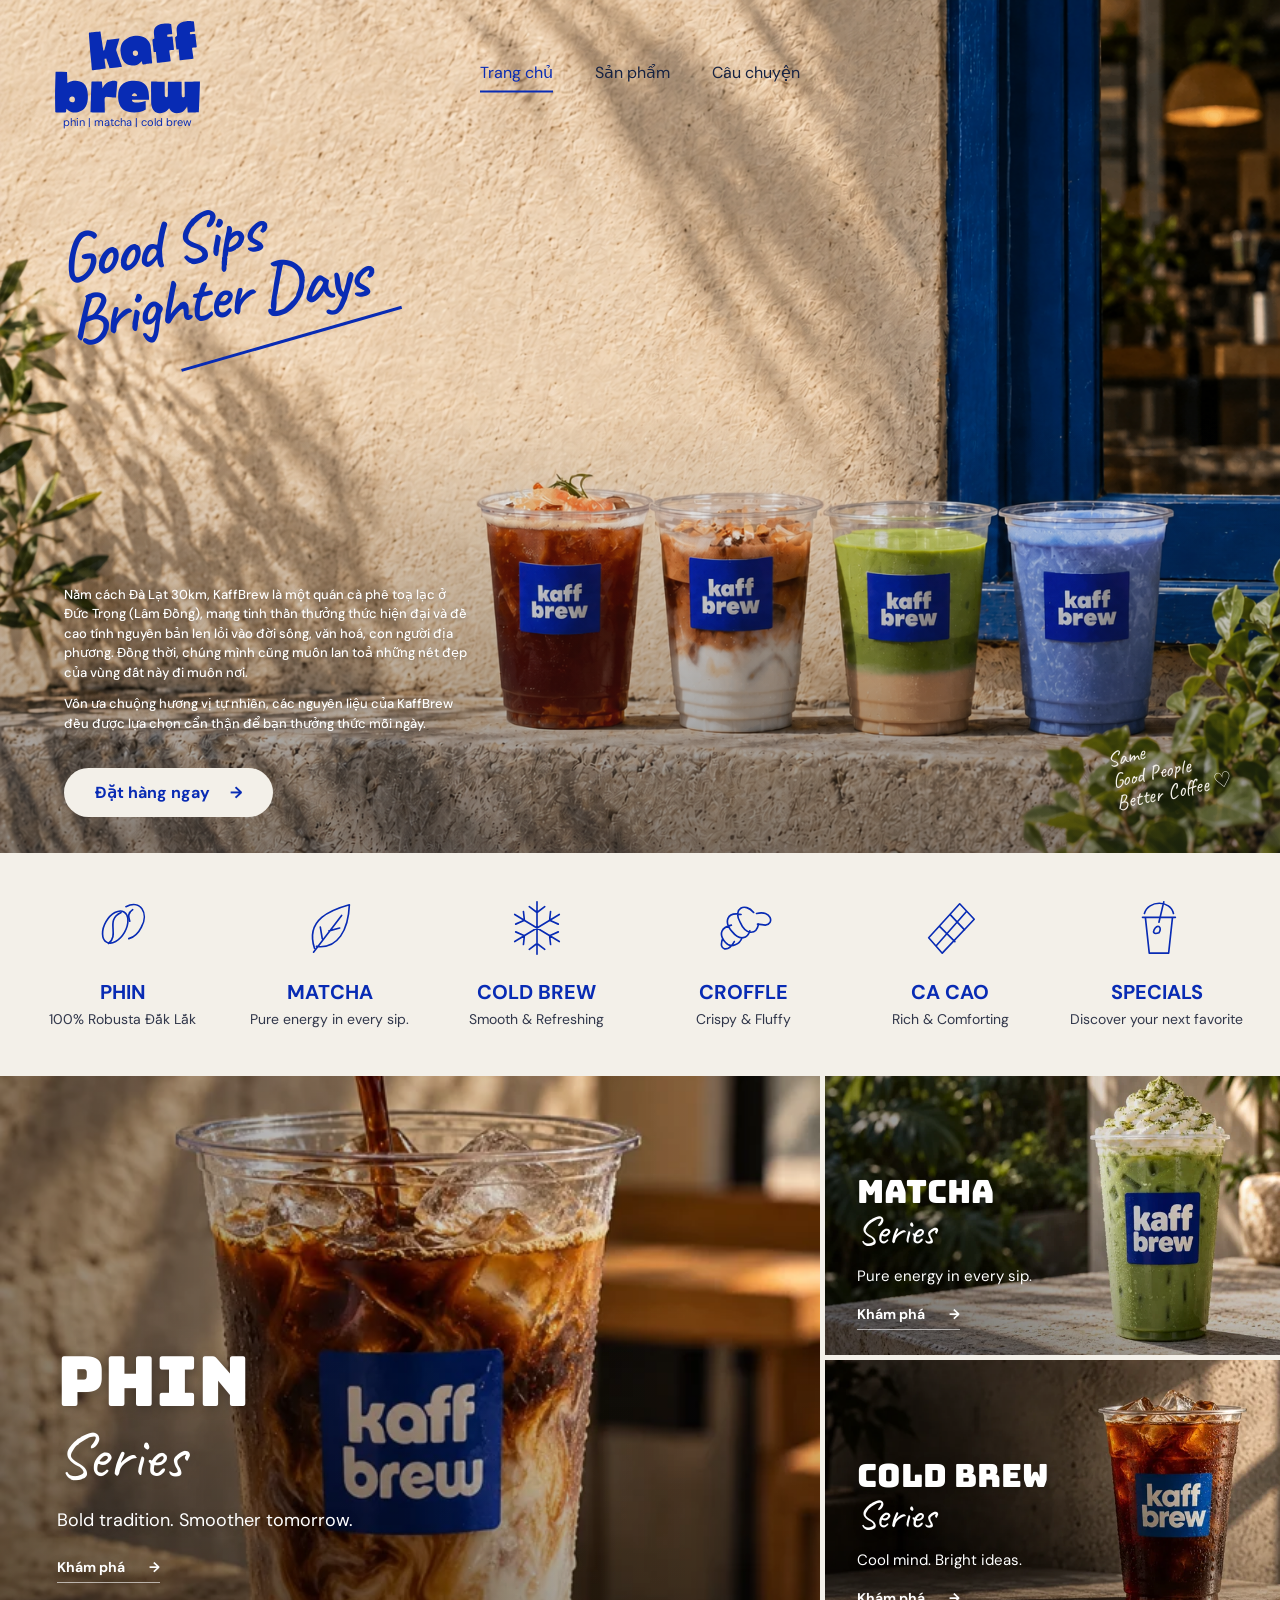
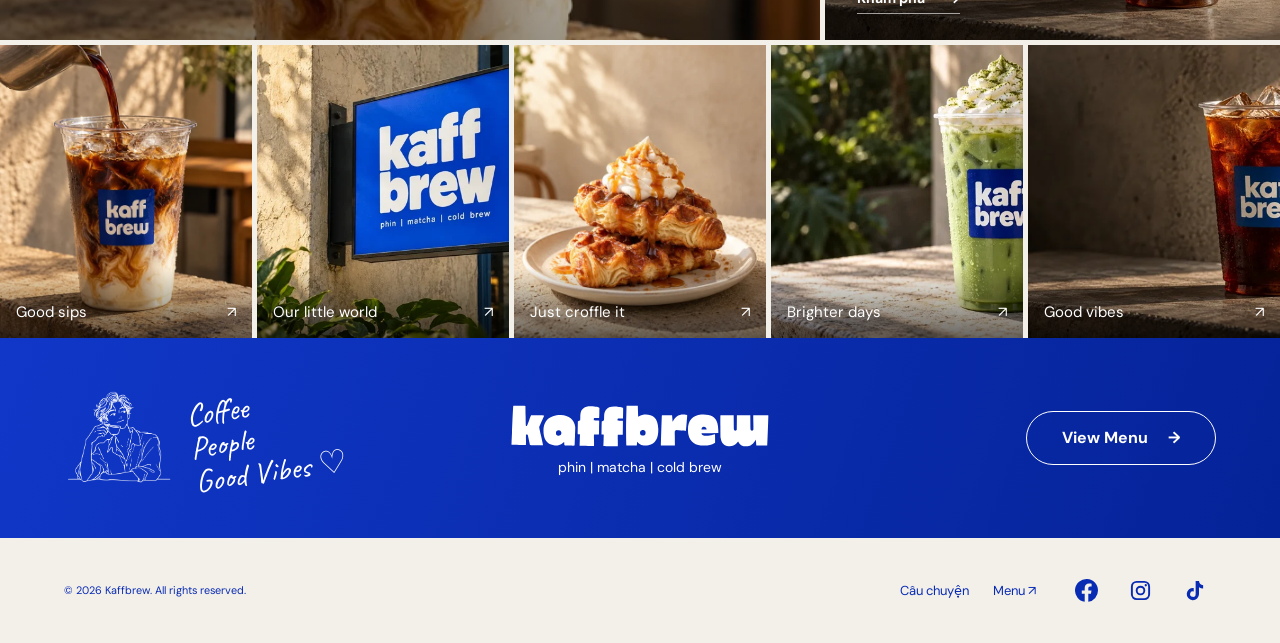
==== index.html @ 750efd96 "Restore original header and clear foliage behind KaffBrew logo" ====
<!doctype html><html lang="en"><head><meta charset="utf-8"><meta name="viewport" content="width=device-width,initial-scale=1"><meta name="theme-color" content="#0728b7"><meta name="description" content="Kaffbrew — Good sips. Brighter days. Phin, matcha and cold brew."><title>Kaffbrew — Good Sips. Brighter Days.</title><link rel="icon" href="logo.jpg"><link rel="preconnect" href="https://fonts.googleapis.com"><link rel="preconnect" href="https://fonts.gstatic.com" crossorigin><link href="https://fonts.googleapis.com/css2?family=Bungee&family=Barlow+Condensed:wght@600;700;800&family=Caveat:wght@500;600;700&family=DM+Sans:wght@400;500;600;700;800&display=swap" rel="stylesheet"><link rel="stylesheet" href="style.css?v=20261011-clear"></head><body><header id="header"><a class="brand" href="?" aria-label="Kaffbrew home"><span class="logo"></span><small>phin | matcha | cold brew</small></a><nav id="navigation" aria-label="Main navigation"><a href="?" data-page="home">Trang chủ</a><a href="?view=menu" data-page="menu">Sản phẩm</a><a href="?view=story" data-page="story">Câu chuyện</a></nav><button class="menu-toggle" aria-expanded="false" aria-controls="navigation" aria-label="Open navigation">☰</button></header><main id="main" tabindex="-1"><section class="hero"><img class="hero-photo" src="hero-concrete-clear.png" width="1536" height="1024" alt="Bốn ly đồ uống KaffBrew: cold brew, cà phê sữa, matcha và sinh tố xanh" fetchpriority="high"><div class="hero-copy"><h1>Good Sips<br>Brighter Days</h1><div class="hero-intro" lang="vi"><p>Nằm cách Đà Lạt 30km, KaffBrew là một quán cà phê toạ lạc ở Đức Trọng (Lâm Đồng), mang tinh thần thưởng thức hiện đại và đề cao tính nguyên bản len lỏi vào đời sống, văn hoá, con người địa phương. Đồng thời, chúng mình cũng muốn lan toả những nét đẹp của vùng đất này đi muôn nơi.</p><p>Vốn ưa chuộng hương vị tự nhiên, các nguyên liệu của KaffBrew đều được lựa chọn cẩn thận để bạn thưởng thức mỗi ngày.</p></div><a class="button" href="https://zalo.me/0352905250" target="_blank" rel="noopener noreferrer">Đặt hàng ngay <span>→</span></a></div><p class="hand hero-note">Same<br>Good People<br>Better Coffee ♡</p></section><section class="categories" aria-label="Explore our menu"><a class="category" href="?view=menu&category=phin"><svg viewBox="0 0 64 64" aria-hidden="true"><ellipse cx="24" cy="31" rx="11" ry="18" transform="rotate(30 24 31)"/><path d="M30 16c-17 8-1 23-13 32M35 10c15-8 24 7 16 21-3 6-6 10-13 12M42 13c-6 4-4 8-3 12"/></svg><strong>PHIN</strong><small>100% Robusta Đắk Lắk</small></a><a class="category" href="?view=menu&category=matcha"><svg viewBox="0 0 64 64" aria-hidden="true"><path d="M16 53C6 23 34 13 52 8c-1 26-12 46-34 43M15 57l29-38M24 43l-2-12m9 4 11-3"/></svg><strong>MATCHA</strong><small>Pure energy in every sip.</small></a><a class="category" href="?view=menu&category=cold-brew"><svg viewBox="0 0 64 64" aria-hidden="true"><path d="M32 5v54M9 18l46 28M9 46l46-28M24 10l8 6 8-6M24 54l8-6 8 6M10 28l9-4-1-9M46 49l-1-9 9-4M10 36l9 4-1 9M46 15l-1 9 9 4"/></svg><strong>COLD BREW</strong><small>Smooth & Refreshing</small></a><a class="category" href="?view=menu&category=croffle"><svg viewBox="0 0 64 64" aria-hidden="true"><path d="M11 43C6 56 17 57 23 46M20 29c-10 2-14 9-6 18 6 7 15 1 17-5M30 18c-15-3-18 8-9 18 8 10 16 6 18-1M43 16c-9-11-22-4-14 10 6 14 17 13 19 2M46 17c15-4 19 11 9 12l-8-1"/></svg><strong>CROFFLE</strong><small>Crispy & Fluffy</small></a><a class="category" href="?view=menu&category=ca-cao"><svg viewBox="0 0 64 64" aria-hidden="true"><path d="M10 42 42 7l15 16-33 35zM21 30l16 16M32 18l15 16M18 50l31-35"/></svg><strong>CA CAO</strong><small>Rich & Comforting</small></a><a class="category" href="?view=menu"><svg viewBox="0 0 64 64" aria-hidden="true"><path d="m20 21 4 37h20l4-37M17 21h34M19 17c4-14 27-14 30 0M39 5l-5 21M29 34c3-7 9-3 5 3-6 2-6-1-5-3"/></svg><strong>SPECIALS</strong><small>Discover your next favorite</small></a></section><section class="editorial editorial-series" aria-label="Coffee series"><a class="photo series-card series-featured" href="?view=menu&category=matcha" aria-label="Explore MATCHA Series"><img class="" src="matcha.webp" srcset="matcha-small.webp 700w, matcha.webp 1400w" sizes="(max-width:600px) 100vw, 50vw" alt="Iced matcha with cream in a Kaffbrew cup" width="1200" height="1000" loading="lazy" decoding="async"><div class="series-overlay"><h2>MATCHA</h2><span class="hand">Series</span><p>Pure energy in every sip.</p><span class="series-link">Khám phá <span aria-hidden="true">→</span></span></div></a><div class="right-panels"><a class="photo series-card" href="?view=menu&category=phin" aria-label="Explore PHIN Series"><img class="" src="phin.webp" srcset="phin-small.webp 700w, phin.webp 1400w" sizes="(max-width:600px) 100vw, 50vw" alt="Vietnamese iced milk coffee being poured" width="1200" height="1000" loading="lazy" decoding="async"><div class="series-overlay"><h2>PHIN</h2><span class="hand">Series</span><p>Bold tradition. Smoother tomorrow.</p><span class="series-link">Khám phá <span aria-hidden="true">→</span></span></div></a><a class="photo series-card" href="?view=menu&category=cold-brew" aria-label="Explore COLD BREW Series"><img class="" src="cold-brew.webp" srcset="cold-brew-small.webp 700w, cold-brew.webp 1400w" sizes="(max-width:600px) 100vw, 50vw" alt="Iced cold brew in a Kaffbrew cup" width="1200" height="1000" loading="lazy" decoding="async"><div class="series-overlay"><h2>COLD BREW</h2><span class="hand">Series</span><p>Cool mind. Bright ideas.</p><span class="series-link">Khám phá <span aria-hidden="true">→</span></span></div></a></div></section><section class="gallery" aria-label="A taste of Kaffbrew"><a class="photo" href="?view=menu&category=phin"><img class="" src="phin.webp" srcset="phin-small.webp 700w, phin.webp 1400w" sizes="(max-width:600px) 100vw, 50vw" alt="Good sips" width="1200" height="1000" loading="lazy" decoding="async"><span class="gallery-label">Good sips<span>↗</span></span></a><a class="photo" href="?view=story"><img class="" src="sign.webp" srcset="sign-small.webp 700w, sign.webp 1400w" sizes="(max-width:600px) 100vw, 50vw" alt="Our little world" width="1200" height="1000" loading="lazy" decoding="async"><span class="gallery-label">Our little world<span>↗</span></span></a><a class="photo" href="?view=menu&category=croffle"><img class="" src="croffle.webp" srcset="croffle-small.webp 700w, croffle.webp 1400w" sizes="(max-width:600px) 100vw, 50vw" alt="Just croffle it" width="1200" height="1000" loading="lazy" decoding="async"><span class="gallery-label">Just croffle it<span>↗</span></span></a><a class="photo" href="?view=menu&category=matcha"><img class="" src="matcha.webp" srcset="matcha-small.webp 700w, matcha.webp 1400w" sizes="(max-width:600px) 100vw, 50vw" alt="Brighter days" width="1200" height="1000" loading="lazy" decoding="async"><span class="gallery-label">Brighter days<span>↗</span></span></a><a class="photo" href="?view=menu&category=cold-brew"><img class="" src="cold-brew.webp" srcset="cold-brew-small.webp 700w, cold-brew.webp 1400w" sizes="(max-width:600px) 100vw, 50vw" alt="Good vibes" width="1200" height="1000" loading="lazy" decoding="async"><span class="gallery-label">Good vibes<span>↗</span></span></a></section></main><footer id="footer"><div class="brand-band"><div class="footer-character"><img class="footer-doodle" src="doodle.webp" width="130" height="150" alt="" loading="lazy"><p class="hand">Coffee<br>People<br>Good Vibes ♡</p></div><a class="footer-word" href="?" aria-label="Kaffbrew home"><span class="footer-logo-art" aria-hidden="true"></span><span class="footer-logo-type" aria-hidden="true"><span class="kaff">kaff</span><span class="brew">brew</span></span><small>phin | matcha | cold brew</small></a><a class="button outline" href="?view=menu">View Menu <span>→</span></a></div><div class="utility"><small>© 2026 Kaffbrew. All rights reserved.</small><div class="footer-links"><a href="?view=story">Câu chuyện</a><a href="?view=menu">Menu ↗</a></div><div class="footer-socials" aria-label="Kaffbrew social media"><span class="social-icon" data-social="facebook" role="img" aria-label="Facebook — profile link coming soon" title="Facebook"><svg viewBox="0 0 24 24" aria-hidden="true"><path d="M24 12a12 12 0 1 0-13.875 11.855v-8.386H7.078V12h3.047V9.356c0-3.007 1.792-4.669 4.533-4.669 1.312 0 2.686.234 2.686.234v2.953h-1.513c-1.491 0-1.956.925-1.956 1.874V12h3.328l-.532 3.469h-2.796v8.386A12.003 12.003 0 0 0 24 12Z"/></svg></span><span class="social-icon" data-social="instagram" role="img" aria-label="Instagram — profile link coming soon" title="Instagram"><svg viewBox="0 0 24 24" aria-hidden="true"><rect x="3" y="3" width="18" height="18" rx="5" fill="none" stroke="currentColor" stroke-width="2"/><circle cx="12" cy="12" r="4" fill="none" stroke="currentColor" stroke-width="2"/><circle cx="17.5" cy="6.5" r="1.2"/></svg></span><span class="social-icon" data-social="tiktok" role="img" aria-label="Tiktok — profile link coming soon" title="Tiktok"><svg viewBox="0 0 24 24" aria-hidden="true"><path d="M16.7 2c.3 2.6 1.8 4.2 4.3 4.4v3.5a9 9 0 0 1-4.3-1.3v7.1a6.4 6.4 0 1 1-5.5-6.3V13a2.9 2.9 0 1 0 2 2.7V2z"/></svg></span></div></div></footer><script type="module" src="app.js?v=20261011-clear"></script></body></html>
---- style.css ----
:root{--blue:#082bb4;--cream:#f3f0e9;--ink:#152242}*{box-sizing:border-box}html{scroll-behavior:smooth}body{margin:0;background:var(--cream);color:var(--ink);font-family:'DM Sans',sans-serif}a{color:inherit;text-decoration:none}button{font:inherit}a:focus-visible,button:focus-visible{outline:3px solid #f8b94d;outline-offset:5px}header{position:absolute;z-index:10;top:0;left:0;width:100%;height:145px;display:flex;align-items:center;justify-content:space-between;padding:20px 4%;gap:28px}header.scrolled{position:fixed;height:94px;background:#f3f0e9f5;border-bottom:1px solid #082bb420;backdrop-filter:blur(12px)}.brand{width:152px;display:block;flex-shrink:0;color:var(--blue)}.logo{display:block;width:100%;height:99px;background:var(--blue);mask-image:url('logo-stacked.svg');mask-mode:alpha;mask-size:contain;mask-position:center;mask-repeat:no-repeat}.brand small{display:block;text-align:center;font-size:11px;margin-top:-1px}header.scrolled .brand{width:105px}header.scrolled .logo{height:66px}header.scrolled small{font-size:8px}nav{display:flex;gap:42px;font-size:16px}nav a{padding:8px 0}nav a[aria-current=page]{border-bottom:2px solid var(--blue);color:var(--blue)}.button{background:var(--blue);color:#fff;border-radius:40px;display:inline-flex;align-items:center;justify-content:center;gap:20px;min-height:54px;padding:13px 30px;font-size:16px;font-weight:700;border:1px solid transparent;transition:background .2s}.button:hover{background:#001a87}.button span{display:inline-block;transition:transform .3s}.button:hover span{transform:translateX(4px)}.header-order{border-color:#fff;box-shadow:0 0 0 2px #082bb4;min-width:205px}.menu-toggle{display:none}.hero{height:67.2vw;max-height:1100px;min-height:630px;position:relative;isolation:isolate}.hero-photo{position:absolute;inset:0;width:100%;height:100%;object-fit:cover;z-index:-2}.hero-copy{position:absolute;left:7%;top:24%;width:36%}.hero h1{font-family:Caveat,cursive;font-weight:600;font-size:clamp(62px,7.3vw,120px);line-height:.86;letter-spacing:-3px;color:var(--blue);margin:0 0 55px;transform:rotate(-9deg)}.hero h1:after{content:'';display:block;width:56%;height:5px;background:var(--blue);margin:22px 0 0 25%;transform:rotate(-7deg)}.hero-copy p{font-size:clamp(16px,1.45vw,23px);line-height:1.42;margin-bottom:28px;font-weight:500}.hand{font-family:Caveat,cursive;color:var(--blue);font-size:34px;line-height:1.04}.hero-note{position:absolute;left:3%;bottom:6%;transform:rotate(-12deg);margin:0}.hero-note-right{position:absolute;right:22%;top:20%;transform:rotate(-12deg);text-align:center;font-size:36px}.categories{display:grid;grid-template-columns:repeat(6,1fr);padding:44px 2% 48px;gap:12px;color:var(--blue)}.category{text-align:center;min-width:0}.category svg{display:block;width:62px;height:62px;margin:0 auto 20px;stroke:currentColor;stroke-width:1.7;fill:none;stroke-linecap:round;stroke-linejoin:round}.category strong{font-size:20px}.category small{display:block;color:#30364a;font-size:14px;margin-top:5px}.category:hover strong{text-decoration:underline}.editorial{display:grid;grid-template-columns:minmax(0,1fr) minmax(0,.817fr) minmax(0,1fr);height:42.2vw;max-height:720px;min-height:480px;gap:5px;background:var(--cream);overflow:hidden}.photo{position:relative;display:block;overflow:hidden;background:#d8d0be}.photo img{width:100%;height:100%;object-fit:cover;display:block;transition:transform .5s}.photo:hover img{transform:scale(1.025)}.photo:focus-visible{outline-offset:-6px}.photo-copy{position:absolute;left:8%;top:15%;color:white;text-shadow:0 1px 9px #0008}.photo-copy h3{font-family:'Barlow Condensed',sans-serif;font-size:48px;line-height:1;margin:0}.photo-copy .hand{color:#fff;font-size:43px;margin:0 0 25px}.photo-copy p{font-size:18px;line-height:1.35}.phin-photo .photo-copy{top:27%;left:6%}.phin-photo h3{font-family:'DM Sans',sans-serif;font-size:21px;letter-spacing:2px;line-height:1.6}.series{display:flex;align-items:center;justify-content:center;flex-direction:column;background:#e8e2d7;color:var(--blue);padding:30px 6%;text-align:center}.series h2{font-size:clamp(65px,9.2vw,148px);line-height:.9;letter-spacing:-6px;margin:0;font-weight:800}.series .hand{font-size:clamp(60px,7vw,110px);margin:-2px 0 5px;transform:rotate(-12deg);line-height:.8;font-weight:500}.series p{font-size:19px;line-height:1.45;margin:34px 0 42px;color:var(--ink)}.right-panels{display:grid;grid-template-rows:1fr 1fr;gap:5px}.right-panels .photo img{object-position:65% center}.story{display:grid;grid-template-columns:65% 35%;min-height:495px;margin-top:5px}.story-body{position:relative;background:#e5ddcf;padding:35px 8% 50px;display:flex;align-items:center;gap:40px}.story-copy{max-width:350px}.story-copy .brand{width:220px;margin-bottom:25px}.story-copy .logo{height:140px}.story-copy .brand small{font-size:14px}.story-copy p{line-height:1.45;font-size:18px}.story-body>.hand{font-size:48px;transform:rotate(-12deg);margin-left:auto;min-width:150px}.gallery{display:grid;grid-template-columns:repeat(5,1fr);gap:5px;margin-top:5px}.gallery .photo{aspect-ratio:.86}.gallery-label{position:absolute;bottom:0;left:0;width:100%;padding:35px 16px 16px;color:white;background:linear-gradient(transparent,#0009);font-size:15px;display:flex;justify-content:space-between}.brand-band{display:flex;align-items:center;justify-content:space-between;background:linear-gradient(110deg,#1037c8,#052398);color:#fff;padding:32px 6%;min-height:198px}.brand-band .hand{color:#fff;font-size:34px;margin:0;transform:rotate(-8deg)}.footer-word{font-size:54px;font-weight:900;letter-spacing:-3px;line-height:1}.footer-word small{font-weight:400;font-size:16px;letter-spacing:0;display:block;text-align:center;margin-top:7px}.outline{border:1px solid #fff;background:transparent;min-width:220px}.utility{min-height:116px;display:flex;align-items:center;gap:30px;padding:30px 5%;color:var(--blue);font-size:13px}.utility small{margin-right:auto}.page{padding:170px 5% 75px;min-height:70vh}.page h1{font-size:68px;color:var(--blue);margin:10px 0}.eyebrow{text-transform:uppercase;letter-spacing:3px;font-size:13px;font-weight:700;color:var(--blue)}.filters{display:flex;flex-wrap:wrap;gap:12px;margin:35px 0}.filters a{padding:12px 22px;border:1px solid var(--blue);border-radius:30px;color:var(--blue)}.filters a[aria-current=true]{background:var(--blue);color:white}.menu-grid{display:grid;grid-template-columns:repeat(3,1fr);gap:24px}.menu-card .photo{aspect-ratio:1.15}.menu-card h2{color:var(--blue);margin-bottom:7px}.menu-card p{margin-top:0}.menu-intro{font-size:18px;max-width:650px;line-height:1.6}.story-page .story{margin:35px -5.55% -75px}.reveal{animation:rise .45s both}@keyframes rise{from{opacity:0;transform:translateY(10px)}to{opacity:1;transform:translateY(0)}}@media(min-width:1500px){.hero{height:1000px}}@media(max-width:1000px){header{height:110px;padding:15px 4%}.brand{width:115px}.logo{height:75px}.brand small{font-size:9px}nav{gap:25px;font-size:14px}.header-order{min-width:155px;padding:12px 20px;font-size:14px}.hero{min-height:570px}.hero h1{font-size:76px;margin-bottom:40px}.hero-note-right{right:16%;font-size:26px}.categories{padding:30px 2%}.category strong{font-size:16px}.category small{font-size:12px}.category svg{width:48px;height:48px}.editorial{min-height:430px}.series p{font-size:16px}.series .button{font-size:13px;padding:10px 19px}.photo-copy h3{font-size:34px}.photo-copy p{font-size:16px}.story{min-height:350px}.story-body{padding:28px 7%}.story-copy .brand{width:160px}.story-copy .logo{height:102px}.story-copy p{font-size:15px}.story-body>.hand{font-size:35px;min-width:110px}.gallery-label{font-size:12px;padding:30px 9px 10px}}@media(max-width:600px){header{height:100px;gap:15px}.brand{width:105px}.logo{height:69px}.header-order{margin-left:auto;min-width:0;min-height:42px;font-size:12px;padding:10px 16px;gap:10px}.menu-toggle{display:block;border:0;background:transparent;color:var(--blue);font-size:25px;padding:8px}nav{display:none;position:absolute;top:90px;left:0;width:100%;background:var(--cream);padding:25px;box-shadow:0 8px 14px #0001}nav.open{display:flex;flex-direction:column;gap:12px}.hero{height:790px;min-height:0;max-height:none}.hero-photo{object-position:63% bottom;height:480px;top:auto;bottom:0}.hero:before{content:'';position:absolute;inset:0;background:linear-gradient(#e6ded1 0%,#e6ded1 39%,#e6ded100 54%);z-index:-1}.hero-copy{left:8%;top:145px;width:85%}.hero h1{font-size:73px;letter-spacing:-2px;width:85%;margin-bottom:30px;line-height:.89;transform:rotate(-7deg)}.hero h1:after{height:3px;margin-top:15px}.hero-copy p{font-size:16px;margin-top:20px}.hero .button{min-height:46px;padding:10px 24px;font-size:14px}.hero-note{font-size:26px;bottom:24px;left:7%;background:#f3f0e9cc;padding:8px}.hero-note-right{display:none}.categories{grid-template-columns:repeat(3,1fr);padding:28px 12px;row-gap:28px}.category svg{margin-bottom:9px;width:42px;height:42px}.category strong{font-size:15px}.category small{font-size:11px}.editorial{height:auto;grid-template-columns:1fr 1fr;min-height:0}.phin-photo,.series{height:410px}.series{padding:25px 10px}.series h2{font-size:65px;letter-spacing:-3px}.series .hand{font-size:63px}.series p{font-size:14px;margin:30px 0}.series .button{font-size:12px;padding:10px 14px;gap:10px;min-height:44px}.phin-photo .photo-copy{top:6%}.phin-photo h3{font-size:13px;letter-spacing:1px}.right-panels{grid-column:1/-1;grid-template-columns:1fr 1fr;grid-template-rows:260px}.photo-copy h3{font-size:30px}.photo-copy .hand{font-size:34px}.photo-copy p{font-size:14px}.story{grid-template-columns:1fr}.story-body{padding:30px 7%;gap:15px;min-height:375px}.story-copy{max-width:235px}.story-copy .brand{width:165px}.story-body>.hand{font-size:28px;min-width:75px}.story>.photo{height:300px}.gallery{grid-template-columns:repeat(2,1fr)}.gallery .photo{aspect-ratio:1}.gallery .photo:last-child{grid-column:1/-1;aspect-ratio:2}.gallery-label{font-size:14px}.brand-band{padding:32px 7%;gap:25px;flex-wrap:wrap;justify-content:center}.brand-band>.hand{font-size:27px;margin-right:auto}.footer-word{font-size:41px}.footer-word small{font-size:12px}.outline{width:100%}.utility{padding:27px 6%;gap:17px;flex-wrap:wrap;min-height:100px}.utility small{flex-basis:100%}.page{padding:135px 6% 50px}.page h1{font-size:48px}.menu-grid{grid-template-columns:1fr 1fr;gap:18px 12px}.menu-card h2{font-size:19px}.menu-card p{font-size:14px}.filters{gap:8px}.filters a{font-size:13px;padding:10px 15px}.story-page .story{margin-bottom:-50px}.story-page .story-body{padding:25px}}@media(prefers-reduced-motion:reduce){html{scroll-behavior:auto}*,*:before,*:after{animation:none!important;transition:none!important}}

.filters{position:static;background:transparent;box-shadow:none;padding:0}.filters a{display:block}@media(max-width:600px){.filters{display:flex;flex-direction:row;width:auto}}
@media(max-width:600px){.hero{height:755px}.hero-photo{height:330px;object-position:right center}.hero:before{background:linear-gradient(#e6ded1 0%,#e6ded1 54%,#e6ded100 67%)}.hero-note{bottom:260px;left:auto;right:7%;font-size:22px;background:transparent;padding:0}}
.hero-doodle{position:absolute;width:18%;height:30%;object-fit:contain;top:17%;right:24%;mix-blend-mode:multiply}.hero-note-right{right:20%;top:18%}.story-doodle{position:absolute;right:18%;bottom:6%;width:28%;height:68%;object-fit:contain;mix-blend-mode:multiply}.story-body>.hand{z-index:1;font-size:clamp(26px,3.1vw,48px);min-width:90px;align-self:flex-start;margin-top:100px}.story-copy{z-index:1;max-width:52%}.footer-doodle{object-fit:contain;filter:brightness(0) invert(1);height:140px;width:140px;margin-right:15px}.brand-band>.hand{margin-right:auto}.brand-band .footer-word{margin:0 auto}.brand-band>.outline{margin-left:auto}@media(max-width:1000px){.story-doodle{right:15%;width:30%}.story-body>.hand{margin-top:65px;min-width:70px}.footer-doodle{width:90px;height:110px}}@media(max-width:600px){.hero-doodle{display:none}.story-copy{max-width:65%}.story-doodle{right:0;bottom:5%;width:42%;height:60%}.story-body>.hand{font-size:25px;margin-top:45px;min-width:70px}.footer-doodle{width:80px;height:100px;margin:0}.brand-band{gap:16px}.brand-band>.hand{font-size:24px;margin-right:0}.brand-band .footer-word{font-size:35px}.footer-word small{font-size:10px}.brand-band>.outline{margin-left:0}}
/* Canva story content — scoped to the homepage story and story route. */
.story-home{grid-template-columns:65% 35%}.story-home .story-body{padding:48px 7%;min-height:520px;align-items:center}.story-home .story-copy{max-width:76%;width:76%}.story-home .story-copy .brand{width:170px;margin-bottom:24px}.story-home .story-copy .logo{height:110px}.story-home h2{font-size:clamp(24px,2.2vw,36px);color:var(--blue);line-height:1.25;margin:0 0 18px;letter-spacing:-.7px}.story-home .story-copy p{font-size:17px;line-height:1.7;margin:0 0 25px}.story-home .story-doodle{width:24%;height:230px;right:1%;bottom:35px}.story-detail{display:grid;grid-template-columns:1.25fr 1fr;padding:180px 7% 85px;gap:55px 7%;background:var(--cream)}.story-detail-heading{align-self:center}.story-detail h1{font-size:clamp(42px,5.4vw,82px);line-height:1.12;color:var(--blue);letter-spacing:-2px;margin:24px 0}.story-detail-lead{font-size:clamp(21px,2vw,29px);line-height:1.5;max-width:550px}.story-detail-photo{aspect-ratio:1.1;overflow:hidden}.story-detail-photo img{display:block;width:100%;height:100%;object-fit:cover}.story-detail-reading{max-width:730px}.story-detail-reading p{font-size:18px;line-height:1.9;margin:0 0 27px}.story-detail-reading p:last-of-type{font-weight:500}.story-detail-reading .button{margin-top:12px}.story-detail-art{align-self:center;text-align:center;color:var(--blue)}.story-detail-art img{width:75%;height:auto;max-width:330px}.story-detail-art span{display:block;font-family:Caveat,cursive;font-size:48px;line-height:1.1;transform:rotate(-7deg);margin-top:20px}@media(max-width:1000px){.story-home .story-body{padding:35px 7%}.story-home .story-copy{width:100%;max-width:100%}.story-home .story-doodle{display:none}.story-detail{gap:35px;padding:145px 6% 65px}.story-detail-reading p{font-size:17px}}@media(max-width:600px){.story-home{grid-template-columns:1fr}.story-home .story-body{min-height:0;padding:35px 7%}.story-home .story-copy p{font-size:16px;line-height:1.75}.story-home .button{font-size:14px;padding:12px 22px}.story-home>.photo{height:290px}.story-detail{grid-template-columns:1fr;padding:130px 7% 50px;gap:28px}.story-detail h1{font-size:44px;letter-spacing:-1px;margin:18px 0}.story-detail-lead{font-size:21px}.story-detail-photo{aspect-ratio:1.3}.story-detail-reading p{font-size:16px;line-height:1.85}.story-detail-art img{max-width:170px}.story-detail-art span{font-size:38px}}

/* Longer Vietnamese hero introduction. */
.hero-copy{top:22%;width:35%}.hero h1{margin-bottom:38px}.hero-intro p{font-size:clamp(14px,1.18vw,19px);line-height:1.55;margin:0 0 15px}.hero-intro{margin-bottom:22px}.hero-note{font-size:28px;bottom:3%}@media(min-width:601px) and (max-width:1000px){.hero{min-height:850px}.hero-copy{top:19%;width:43%}.hero h1{font-size:65px}.hero-intro p{font-size:15px}.hero-note{font-size:23px}}@media(max-width:600px){.hero{height:auto;min-height:0;padding:145px 7% 350px;background:#e6ded1}.hero-copy{position:relative;top:auto;left:auto;width:100%}.hero h1{font-size:66px;margin-bottom:32px}.hero-intro p{font-size:16px;line-height:1.65}.hero-photo{height:330px}.hero:before{display:none}.hero-note{display:none}}

/* Concept footer: truly centered branding with independent side columns. */
@font-face{font-family:'Kaffbrew Lemonade';src:local('Lemonade Display');font-weight:100 900;font-display:swap}
#footer .brand-band{display:grid;grid-template-columns:minmax(0,1fr) auto minmax(0,1fr);gap:28px;padding:30px 5%;min-height:200px}
.footer-character{display:flex;align-items:center;gap:16px;justify-self:start}#footer .footer-character .hand{margin:0;font-size:32px}#footer .footer-doodle{margin:0;width:110px;height:135px}#footer .footer-word{display:block;margin:0;text-align:center;justify-self:center;letter-spacing:0;line-height:1}#footer .footer-logo-art{display:block;width:180px;height:115px;margin:auto;background:#fff;mask:url('logo-stacked.svg') center/contain no-repeat;mask-mode:alpha}#footer .footer-logo-type{display:none;font-family:'Kaffbrew Lemonade';font-size:60px;letter-spacing:-2px;white-space:nowrap;font-synthesis:none}#footer .kaff{font-weight:340;font-variation-settings:'wght' 340}#footer .brew{font-weight:366;font-variation-settings:'wght' 366}#footer.font-ready .footer-logo-type{display:block}#footer.font-ready .footer-logo-art{display:none}#footer .footer-word small{font-size:14px;letter-spacing:0;margin-top:8px}#footer .brand-band>.outline{justify-self:end;margin:0;min-width:190px}.footer-links{display:flex;gap:24px}.footer-socials{display:flex;gap:10px;align-items:center}.social-icon{display:inline-flex;width:44px;height:44px;align-items:center;justify-content:center;color:var(--blue)}.social-icon svg{width:23px;height:23px;fill:currentColor}.footer-socials a:hover{opacity:.7}#footer .utility{gap:28px;min-height:105px}
@media(max-width:800px){#footer .brand-band{gap:16px}#footer .footer-doodle{width:65px;height:100px}#footer .footer-character .hand{font-size:24px}#footer .brand-band>.outline{min-width:140px;padding:12px 18px;font-size:14px}#footer .footer-logo-art{width:155px;height:100px}#footer .footer-logo-type{font-size:48px}}
@media(max-width:600px){#footer .brand-band{grid-template-columns:1fr;gap:24px;padding:32px 7%}#footer .footer-word{grid-row:1}#footer .footer-character{justify-self:center}#footer .footer-doodle{width:80px;height:95px}#footer .brand-band>.outline{justify-self:center;width:auto;min-width:200px}#footer .utility{justify-content:center;text-align:center;gap:12px;padding:22px 6%}#footer .utility small{margin:0;flex-basis:100%}.footer-links{justify-content:center;gap:20px}.footer-socials{justify-content:center}#footer .footer-logo-art{width:175px;height:115px}}

/* Actual outlined vector lettering; no raster or font dependency. */
#footer .footer-logo-art{mask-image:url('logo-horizontal.svg');width:260px;height:48px}#footer .footer-logo-type,#footer.font-ready .footer-logo-type{display:none}#footer.font-ready .footer-logo-art{display:block}#footer .footer-word small{margin-top:10px}@media(max-width:800px){#footer .footer-logo-art{width:210px;height:40px}}@media(max-width:600px){#footer .footer-logo-art{width:245px;height:46px}}

/* Readable hero copy with a directional shade over the photo. */
.hero::before{content:"";display:block;position:absolute;inset:0;z-index:-1;pointer-events:none;background:linear-gradient(90deg,rgba(12,17,24,.78) 0%,rgba(12,17,24,.64) 35%,rgba(12,17,24,.18) 65%,transparent 90%);mask-image:linear-gradient(transparent 85px,#000 220px)}
.hero h1{font-size:clamp(56px,6.1vw,98px);color:var(--cream);letter-spacing:-2px;margin-bottom:32px;text-shadow:0 2px 15px #0003}
.hero h1::after{background:var(--cream);height:3px}
.hero-intro p{font-size:clamp(13px,1.06vw,17px);line-height:1.65;color:#fff;text-shadow:0 1px 8px #0004}
.hero-note{color:var(--cream);font-size:24px;text-shadow:0 2px 10px #0005}
.hero-copy .button{background:var(--cream);color:var(--blue)}
.hero-copy .button:hover{background:#fff}
@media(min-width:601px) and (max-width:1000px){.hero h1{font-size:58px}.hero-intro p{font-size:14px}.hero-note{font-size:21px}.hero::before{mask-image:linear-gradient(transparent 75px,#000 170px)}}
@media(max-width:600px){.hero h1{font-size:56px;color:var(--ink);text-shadow:none}.hero h1::after{background:var(--ink)}.hero-intro p{font-size:14px;color:var(--ink);text-shadow:none}.hero-copy .button{background:var(--blue);color:#fff}.hero-copy .button:hover{background:#001a87}.hero::before{inset:auto 0 0;height:330px;mask-image:none;background:linear-gradient(180deg,rgba(12,17,24,.28),transparent 70%)}}

/* Subtle bottom shade; keep the photograph bright. */
.hero::before{background:linear-gradient(to top,rgba(12,17,24,.30),rgba(12,17,24,.10) 24%,transparent 48%);mask-image:none}
.hero-copy{top:auto;bottom:13%}
.hero h1,.hero-intro p{ text-shadow:0 1px 5px rgba(0,0,0,.3)}
@media(min-width:601px) and (max-width:1000px){.hero-copy{top:auto;bottom:12%}.hero::before{mask-image:none}}
@media(max-width:600px){.hero{padding-top:180px}.hero-copy{top:auto;bottom:auto}.hero::before{background:linear-gradient(to top,rgba(12,17,24,.25),transparent 55%)}.hero h1,.hero-intro p{text-shadow:none}}

/* Permanent introduction near the bottom of the photograph. */
.hero::before{background:linear-gradient(to top,rgba(12,17,24,.48) 0%,rgba(12,17,24,.24) 24%,transparent 52%);mask-image:none}
.hero-copy{top:0;bottom:0}
.hero h1{position:absolute;top:32%;width:100%;color:var(--blue);text-shadow:none;transform:rotate(-9deg)}
.hero h1::after{background:var(--blue)}
.hero-intro{position:absolute;bottom:130px;margin:0;width:100%}
.hero-intro p{color:#fff;text-shadow:0 1px 5px #0005}
.hero-copy>.button{position:absolute;bottom:56px}
.hero-note{left:auto;right:4%;bottom:5%;font-size:22px}
@media(min-width:601px) and (max-width:1000px){.hero-copy{top:0;bottom:0}.hero h1{top:26%}}
@media(max-width:600px){.hero{padding:160px 7% 50px;min-height:900px;background:#e6ded1}.hero-photo{height:100%;object-position:62% center}.hero::before{inset:0;height:auto;background:linear-gradient(to top,rgba(12,17,24,.6),rgba(12,17,24,.28) 35%,transparent 65%)}.hero-copy{position:static;width:100%}.hero h1{top:170px;left:7%;width:86%;font-size:56px;transform:rotate(-7deg)}.hero-intro{left:7%;width:86%;bottom:130px}.hero-intro p{font-size:14px;color:#fff}.hero-copy>.button{left:7%;bottom:50px;background:var(--cream);color:var(--blue)}}

/* Fit the desktop hero and its menu action within the first screen. */
@media(min-width:601px){
 .hero{height:100svh;min-height:0;max-height:none}
 .hero-photo{object-position:center 30%}
 .hero-copy{width:38%;left:7%}
 .hero h1{top:23%;font-size:clamp(50px,5.3vw,76px);line-height:.9;margin:0}
 .hero-intro{bottom:108px}
 .hero-intro p{font-size:clamp(13px,1vw,15px);line-height:1.5;margin-bottom:12px}
 .hero-copy>.button{bottom:36px;min-height:48px}
 .hero-note{bottom:6%;font-size:21px}
}
@media(min-width:601px) and (max-height:650px){
 .hero h1{top:22%;font-size:48px}
 .hero-copy{width:46%}
 .hero-intro{bottom:88px}
 .hero-intro p{font-size:12px;line-height:1.4;margin-bottom:8px}
 .hero-copy>.button{bottom:24px;min-height:44px}
}
@media(max-width:600px){
 .hero{height:100svh;min-height:640px;max-height:none;padding:0}
 .hero h1{top:145px;font-size:48px}
 .hero-intro{bottom:98px}
 .hero-intro p{font-size:13px;line-height:1.5;margin-bottom:10px}
 .hero-copy>.button{bottom:30px;min-height:46px}
}

/* The opening view is exclusively the hero, including browser resizing. */
.hero{height:100dvh;min-height:0;max-height:none}

/* Preserve the navigation position after removing the header action. */
@media(min-width:601px){header::after{content:"";display:block;width:205px;flex:0 0 205px}}
@media(min-width:601px) and (max-width:1000px){header::after{width:155px;flex-basis:155px}}
@media(max-width:600px){header .menu-toggle{margin-left:auto}}

/* Center desktop navigation independently of the logo width. */
@media(min-width:601px){header::after{display:none}header #navigation{position:absolute;left:50%;top:50%;transform:translate(-50%,-50%);margin:0}}

/* One large series photograph, with the remaining two stacked beside it. */
.editorial-series{grid-template-columns:1.8fr 1fr;height:clamp(520px,44vw,720px);min-height:0;max-height:none}
.editorial-series .series-card{height:100%;min-height:0;isolation:isolate}
.editorial-series .series-card::after{content:"";position:absolute;inset:0;z-index:0;background:linear-gradient(90deg,#0007,transparent 85%),linear-gradient(0deg,#0005,transparent 60%);pointer-events:none}
.series-overlay{position:absolute;z-index:1;left:7%;bottom:9%;right:7%;color:#fff;text-shadow:0 2px 12px #0004}
.series-overlay h2{font-family:'Barlow Condensed',sans-serif;font-size:clamp(32px,3.3vw,50px);line-height:1;margin:0}
.series-overlay .hand{display:block;color:#fff;font-size:40px;margin:0}
.series-overlay p{font-size:15px;line-height:1.5;margin:12px 0}
.series-link{display:inline-flex;align-items:center;gap:24px;border-bottom:1px solid #fff9;padding:6px 0;font-size:14px;font-weight:700}
.series-featured .series-overlay{bottom:10%}
.series-featured .series-overlay h2{font-size:clamp(65px,7vw,108px)}
.series-featured .hand{font-size:clamp(52px,5vw,78px)}
.series-featured .series-overlay p{font-size:18px;margin:18px 0}
.editorial-series .right-panels{min-height:0;grid-template-rows:minmax(0,1fr) minmax(0,1fr)}
@media(max-width:600px){.editorial-series{height:auto;grid-template-columns:1fr}.editorial-series>.series-featured{height:430px}.editorial-series .right-panels{grid-column:auto;grid-template-columns:1fr 1fr;grid-template-rows:290px}.series-overlay h2{font-size:30px}.series-overlay .hand{font-size:32px}.series-overlay p{font-size:13px}.series-featured .series-overlay h2{font-size:68px}.series-featured .hand{font-size:56px}.series-featured .series-overlay p{font-size:16px}.series-link{font-size:13px;gap:12px}}

/* Bungee headings on coffee series photographs. */
.editorial-series .series-overlay h2{font-family:'Bungee',sans-serif;font-weight:400;font-size:clamp(26px,2.5vw,40px);line-height:1.2}
.editorial-series .series-featured h2{font-size:clamp(44px,5.4vw,82px)}
@media(max-width:600px){.editorial-series .series-overlay h2{font-size:22px}.editorial-series .series-featured h2{font-size:44px}}

/* Phin collection introduction, ready for accompanying photography. */
.phin-menu-copy{max-width:1000px;margin:40px 0 20px}.phin-lead{max-width:880px;font-size:20px;line-height:1.8;margin:0 0 42px}.phin-taste-groups{display:grid;gap:30px;max-width:880px}.phin-taste-groups section{border-top:1px solid #082bb426;padding-top:26px}.phin-taste-groups h2{font-size:25px;color:var(--blue);line-height:1.35;margin:0 0 14px}.phin-taste-groups p{font-size:18px;line-height:1.85;margin:0}@media(max-width:600px){.phin-menu-copy{margin-top:28px}.phin-lead{font-size:17px;margin-bottom:28px}.phin-taste-groups h2{font-size:22px}.phin-taste-groups p{font-size:16px}}

.collection-menu-copy{max-width:880px;margin:40px 0 20px;font-size:20px;line-height:1.85}.collection-menu-copy>p{margin:0 0 30px}.matcha-landscapes{list-style:none;padding:0;margin:0}.matcha-landscapes li{border-top:1px solid #082bb426;padding:22px 0;font-size:18px;line-height:1.8}@media(max-width:600px){.collection-menu-copy{font-size:17px;margin-top:28px}.matcha-landscapes li{font-size:16px;padding:18px 0}}

/* Original full-photo hero and transparent header, with complete cup bases. */
.hero-photo{object-position:center bottom}
@media(min-width:901px){.hero{height:max(760px,66.6667vw);min-height:0;max-height:none}.hero-copy{width:32%;left:5%}}
@media(max-width:900px){.hero{height:100svh;min-height:850px;background:#dfd1ba}.hero-photo{inset:auto 0 0;width:100%;height:auto;object-fit:contain;object-position:center bottom}.hero h1{top:180px}.hero-copy{width:86%;left:7%}.hero-intro{bottom:340px}.hero-intro p{color:var(--ink);text-shadow:none}.hero-copy>.button{bottom:265px}.hero::before{background:linear-gradient(to top,rgba(12,17,24,.3),transparent 30%)}.hero-note{display:none}}
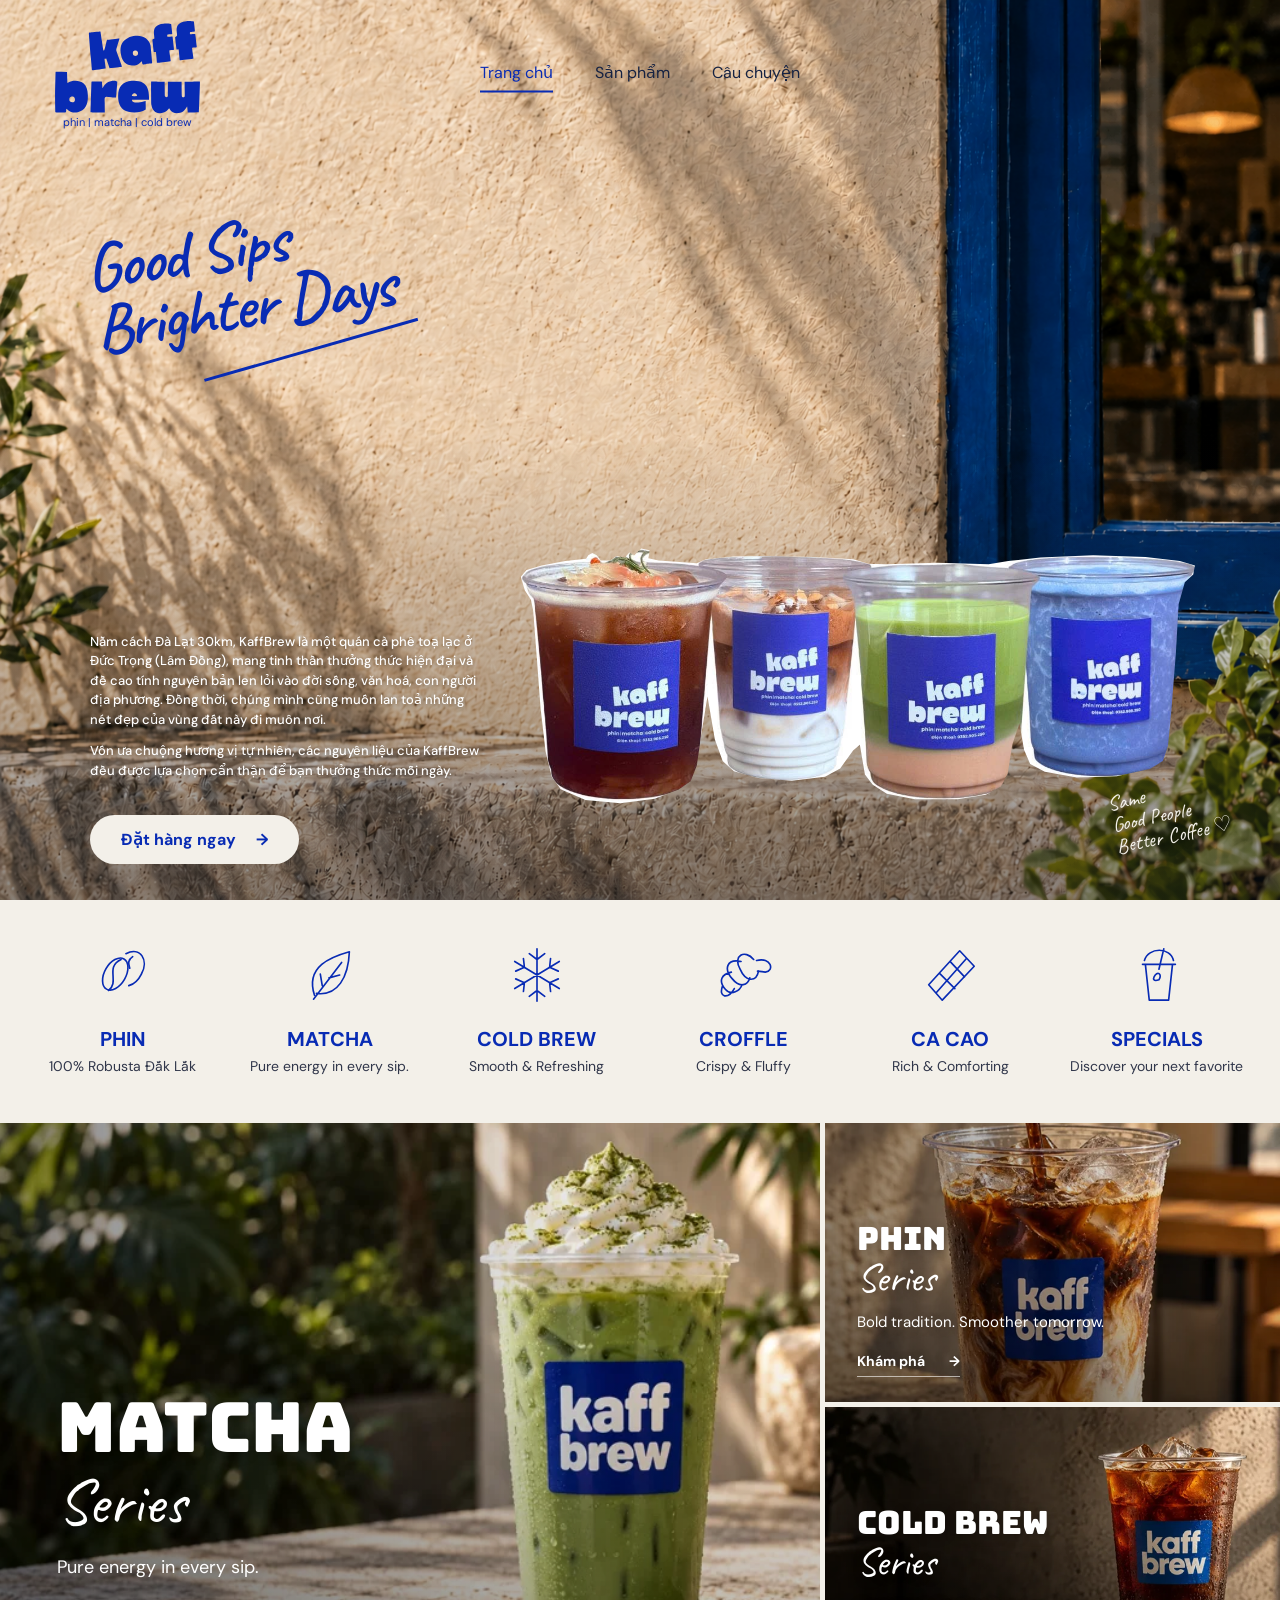
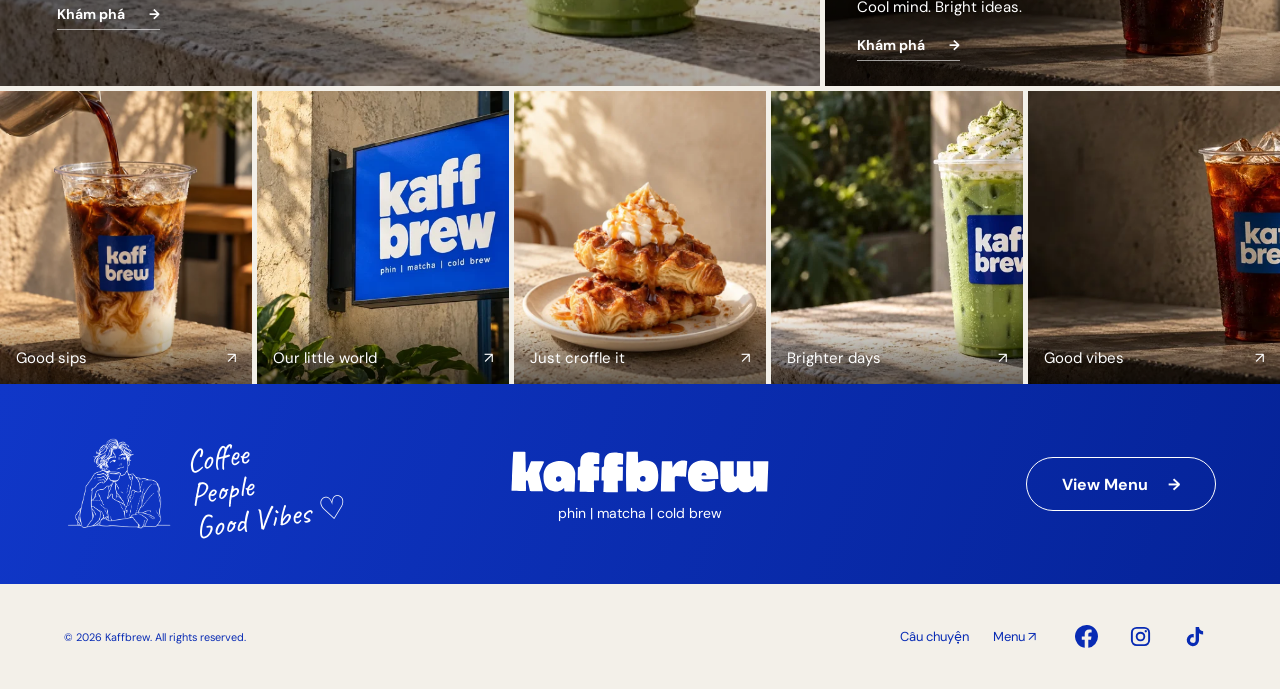
==== commit 0b2d28e7: "Use untouched original cup photograph and preserve full-photo top hero" ====
--- a/index.html
+++ b/index.html
@@ -1 +1 @@
-<!doctype html><html lang="en"><head><meta charset="utf-8"><meta name="viewport" content="width=device-width,initial-scale=1"><meta name="theme-color" content="#0728b7"><meta name="description" content="Kaffbrew — Good sips. Brighter days. Phin, matcha and cold brew."><title>Kaffbrew — Good Sips. Brighter Days.</title><link rel="icon" href="logo.jpg"><link rel="preconnect" href="https://fonts.googleapis.com"><link rel="preconnect" href="https://fonts.gstatic.com" crossorigin><link href="https://fonts.googleapis.com/css2?family=Bungee&family=Barlow+Condensed:wght@600;700;800&family=Caveat:wght@500;600;700&family=DM+Sans:wght@400;500;600;700;800&display=swap" rel="stylesheet"><link rel="stylesheet" href="style.css?v=20261011-clear"></head><body><header id="header"><a class="brand" href="?" aria-label="Kaffbrew home"><span class="logo"></span><small>phin | matcha | cold brew</small></a><nav id="navigation" aria-label="Main navigation"><a href="?" data-page="home">Trang chủ</a><a href="?view=menu" data-page="menu">Sản phẩm</a><a href="?view=story" data-page="story">Câu chuyện</a></nav><button class="menu-toggle" aria-expanded="false" aria-controls="navigation" aria-label="Open navigation">☰</button></header><main id="main" tabindex="-1"><section class="hero"><img class="hero-photo" src="hero-concrete-clear.png" width="1536" height="1024" alt="Bốn ly đồ uống KaffBrew: cold brew, cà phê sữa, matcha và sinh tố xanh" fetchpriority="high"><div class="hero-copy"><h1>Good Sips<br>Brighter Days</h1><div class="hero-intro" lang="vi"><p>Nằm cách Đà Lạt 30km, KaffBrew là một quán cà phê toạ lạc ở Đức Trọng (Lâm Đồng), mang tinh thần thưởng thức hiện đại và đề cao tính nguyên bản len lỏi vào đời sống, văn hoá, con người địa phương. Đồng thời, chúng mình cũng muốn lan toả những nét đẹp của vùng đất này đi muôn nơi.</p><p>Vốn ưa chuộng hương vị tự nhiên, các nguyên liệu của KaffBrew đều được lựa chọn cẩn thận để bạn thưởng thức mỗi ngày.</p></div><a class="button" href="https://zalo.me/0352905250" target="_blank" rel="noopener noreferrer">Đặt hàng ngay <span>→</span></a></div><p class="hand hero-note">Same<br>Good People<br>Better Coffee ♡</p></section><section class="categories" aria-label="Explore our menu"><a class="category" href="?view=menu&category=phin"><svg viewBox="0 0 64 64" aria-hidden="true"><ellipse cx="24" cy="31" rx="11" ry="18" transform="rotate(30 24 31)"/><path d="M30 16c-17 8-1 23-13 32M35 10c15-8 24 7 16 21-3 6-6 10-13 12M42 13c-6 4-4 8-3 12"/></svg><strong>PHIN</strong><small>100% Robusta Đắk Lắk</small></a><a class="category" href="?view=menu&category=matcha"><svg viewBox="0 0 64 64" aria-hidden="true"><path d="M16 53C6 23 34 13 52 8c-1 26-12 46-34 43M15 57l29-38M24 43l-2-12m9 4 11-3"/></svg><strong>MATCHA</strong><small>Pure energy in every sip.</small></a><a class="category" href="?view=menu&category=cold-brew"><svg viewBox="0 0 64 64" aria-hidden="true"><path d="M32 5v54M9 18l46 28M9 46l46-28M24 10l8 6 8-6M24 54l8-6 8 6M10 28l9-4-1-9M46 49l-1-9 9-4M10 36l9 4-1 9M46 15l-1 9 9 4"/></svg><strong>COLD BREW</strong><small>Smooth & Refreshing</small></a><a class="category" href="?view=menu&category=croffle"><svg viewBox="0 0 64 64" aria-hidden="true"><path d="M11 43C6 56 17 57 23 46M20 29c-10 2-14 9-6 18 6 7 15 1 17-5M30 18c-15-3-18 8-9 18 8 10 16 6 18-1M43 16c-9-11-22-4-14 10 6 14 17 13 19 2M46 17c15-4 19 11 9 12l-8-1"/></svg><strong>CROFFLE</strong><small>Crispy & Fluffy</small></a><a class="category" href="?view=menu&category=ca-cao"><svg viewBox="0 0 64 64" aria-hidden="true"><path d="M10 42 42 7l15 16-33 35zM21 30l16 16M32 18l15 16M18 50l31-35"/></svg><strong>CA CAO</strong><small>Rich & Comforting</small></a><a class="category" href="?view=menu"><svg viewBox="0 0 64 64" aria-hidden="true"><path d="m20 21 4 37h20l4-37M17 21h34M19 17c4-14 27-14 30 0M39 5l-5 21M29 34c3-7 9-3 5 3-6 2-6-1-5-3"/></svg><strong>SPECIALS</strong><small>Discover your next favorite</small></a></section><section class="editorial editorial-series" aria-label="Coffee series"><a class="photo series-card series-featured" href="?view=menu&category=matcha" aria-label="Explore MATCHA Series"><img class="" src="matcha.webp" srcset="matcha-small.webp 700w, matcha.webp 1400w" sizes="(max-width:600px) 100vw, 50vw" alt="Iced matcha with cream in a Kaffbrew cup" width="1200" height="1000" loading="lazy" decoding="async"><div class="series-overlay"><h2>MATCHA</h2><span class="hand">Series</span><p>Pure energy in every sip.</p><span class="series-link">Khám phá <span aria-hidden="true">→</span></span></div></a><div class="right-panels"><a class="photo series-card" href="?view=menu&category=phin" aria-label="Explore PHIN Series"><img class="" src="phin.webp" srcset="phin-small.webp 700w, phin.webp 1400w" sizes="(max-width:600px) 100vw, 50vw" alt="Vietnamese iced milk coffee being poured" width="1200" height="1000" loading="lazy" decoding="async"><div class="series-overlay"><h2>PHIN</h2><span class="hand">Series</span><p>Bold tradition. Smoother tomorrow.</p><span class="series-link">Khám phá <span aria-hidden="true">→</span></span></div></a><a class="photo series-card" href="?view=menu&category=cold-brew" aria-label="Explore COLD BREW Series"><img class="" src="cold-brew.webp" srcset="cold-brew-small.webp 700w, cold-brew.webp 1400w" sizes="(max-width:600px) 100vw, 50vw" alt="Iced cold brew in a Kaffbrew cup" width="1200" height="1000" loading="lazy" decoding="async"><div class="series-overlay"><h2>COLD BREW</h2><span class="hand">Series</span><p>Cool mind. Bright ideas.</p><span class="series-link">Khám phá <span aria-hidden="true">→</span></span></div></a></div></section><section class="gallery" aria-label="A taste of Kaffbrew"><a class="photo" href="?view=menu&category=phin"><img class="" src="phin.webp" srcset="phin-small.webp 700w, phin.webp 1400w" sizes="(max-width:600px) 100vw, 50vw" alt="Good sips" width="1200" height="1000" loading="lazy" decoding="async"><span class="gallery-label">Good sips<span>↗</span></span></a><a class="photo" href="?view=story"><img class="" src="sign.webp" srcset="sign-small.webp 700w, sign.webp 1400w" sizes="(max-width:600px) 100vw, 50vw" alt="Our little world" width="1200" height="1000" loading="lazy" decoding="async"><span class="gallery-label">Our little world<span>↗</span></span></a><a class="photo" href="?view=menu&category=croffle"><img class="" src="croffle.webp" srcset="croffle-small.webp 700w, croffle.webp 1400w" sizes="(max-width:600px) 100vw, 50vw" alt="Just croffle it" width="1200" height="1000" loading="lazy" decoding="async"><span class="gallery-label">Just croffle it<span>↗</span></span></a><a class="photo" href="?view=menu&category=matcha"><img class="" src="matcha.webp" srcset="matcha-small.webp 700w, matcha.webp 1400w" sizes="(max-width:600px) 100vw, 50vw" alt="Brighter days" width="1200" height="1000" loading="lazy" decoding="async"><span class="gallery-label">Brighter days<span>↗</span></span></a><a class="photo" href="?view=menu&category=cold-brew"><img class="" src="cold-brew.webp" srcset="cold-brew-small.webp 700w, cold-brew.webp 1400w" sizes="(max-width:600px) 100vw, 50vw" alt="Good vibes" width="1200" height="1000" loading="lazy" decoding="async"><span class="gallery-label">Good vibes<span>↗</span></span></a></section></main><footer id="footer"><div class="brand-band"><div class="footer-character"><img class="footer-doodle" src="doodle.webp" width="130" height="150" alt="" loading="lazy"><p class="hand">Coffee<br>People<br>Good Vibes ♡</p></div><a class="footer-word" href="?" aria-label="Kaffbrew home"><span class="footer-logo-art" aria-hidden="true"></span><span class="footer-logo-type" aria-hidden="true"><span class="kaff">kaff</span><span class="brew">brew</span></span><small>phin | matcha | cold brew</small></a><a class="button outline" href="?view=menu">View Menu <span>→</span></a></div><div class="utility"><small>© 2026 Kaffbrew. All rights reserved.</small><div class="footer-links"><a href="?view=story">Câu chuyện</a><a href="?view=menu">Menu ↗</a></div><div class="footer-socials" aria-label="Kaffbrew social media"><span class="social-icon" data-social="facebook" role="img" aria-label="Facebook — profile link coming soon" title="Facebook"><svg viewBox="0 0 24 24" aria-hidden="true"><path d="M24 12a12 12 0 1 0-13.875 11.855v-8.386H7.078V12h3.047V9.356c0-3.007 1.792-4.669 4.533-4.669 1.312 0 2.686.234 2.686.234v2.953h-1.513c-1.491 0-1.956.925-1.956 1.874V12h3.328l-.532 3.469h-2.796v8.386A12.003 12.003 0 0 0 24 12Z"/></svg></span><span class="social-icon" data-social="instagram" role="img" aria-label="Instagram — profile link coming soon" title="Instagram"><svg viewBox="0 0 24 24" aria-hidden="true"><rect x="3" y="3" width="18" height="18" rx="5" fill="none" stroke="currentColor" stroke-width="2"/><circle cx="12" cy="12" r="4" fill="none" stroke="currentColor" stroke-width="2"/><circle cx="17.5" cy="6.5" r="1.2"/></svg></span><span class="social-icon" data-social="tiktok" role="img" aria-label="Tiktok — profile link coming soon" title="Tiktok"><svg viewBox="0 0 24 24" aria-hidden="true"><path d="M16.7 2c.3 2.6 1.8 4.2 4.3 4.4v3.5a9 9 0 0 1-4.3-1.3v7.1a6.4 6.4 0 1 1-5.5-6.3V13a2.9 2.9 0 1 0 2 2.7V2z"/></svg></span></div></div></footer><script type="module" src="app.js?v=20261011-clear"></script></body></html>
+<!doctype html><html lang="en"><head><meta charset="utf-8"><meta name="viewport" content="width=device-width,initial-scale=1"><meta name="theme-color" content="#0728b7"><meta name="description" content="Kaffbrew — Good sips. Brighter days. Phin, matcha and cold brew."><title>Kaffbrew — Good Sips. Brighter Days.</title><link rel="icon" href="logo.jpg"><link rel="preconnect" href="https://fonts.googleapis.com"><link rel="preconnect" href="https://fonts.gstatic.com" crossorigin><link href="https://fonts.googleapis.com/css2?family=Bungee&family=Barlow+Condensed:wght@600;700;800&family=Caveat:wght@500;600;700&family=DM+Sans:wght@400;500;600;700;800&display=swap" rel="stylesheet"><link rel="stylesheet" href="style.css?v=20261011-original-cups"></head><body><header id="header"><a class="brand" href="?" aria-label="Kaffbrew home"><span class="logo"></span><small>phin | matcha | cold brew</small></a><nav id="navigation" aria-label="Main navigation"><a href="?" data-page="home">Trang chủ</a><a href="?view=menu" data-page="menu">Sản phẩm</a><a href="?view=story" data-page="story">Câu chuyện</a></nav><button class="menu-toggle" aria-expanded="false" aria-controls="navigation" aria-label="Open navigation">☰</button></header><main id="main" tabindex="-1"><section class="hero"><img class="hero-photo" src="hero-background-empty.png" width="1536" height="1024" alt="" fetchpriority="high"><img class="hero-real-drinks" src="hero-drinks.jpg" width="1366" height="768" alt="Bốn ly KaffBrew trong ảnh gốc, giữ nguyên nhãn và logo"><div class="hero-copy"><h1>Good Sips<br>Brighter Days</h1><div class="hero-intro" lang="vi"><p>Nằm cách Đà Lạt 30km, KaffBrew là một quán cà phê toạ lạc ở Đức Trọng (Lâm Đồng), mang tinh thần thưởng thức hiện đại và đề cao tính nguyên bản len lỏi vào đời sống, văn hoá, con người địa phương. Đồng thời, chúng mình cũng muốn lan toả những nét đẹp của vùng đất này đi muôn nơi.</p><p>Vốn ưa chuộng hương vị tự nhiên, các nguyên liệu của KaffBrew đều được lựa chọn cẩn thận để bạn thưởng thức mỗi ngày.</p></div><a class="button" href="https://zalo.me/0352905250" target="_blank" rel="noopener noreferrer">Đặt hàng ngay <span>→</span></a></div><p class="hand hero-note">Same<br>Good People<br>Better Coffee ♡</p></section><section class="categories" aria-label="Explore our menu"><a class="category" href="?view=menu&category=phin"><svg viewBox="0 0 64 64" aria-hidden="true"><ellipse cx="24" cy="31" rx="11" ry="18" transform="rotate(30 24 31)"/><path d="M30 16c-17 8-1 23-13 32M35 10c15-8 24 7 16 21-3 6-6 10-13 12M42 13c-6 4-4 8-3 12"/></svg><strong>PHIN</strong><small>100% Robusta Đắk Lắk</small></a><a class="category" href="?view=menu&category=matcha"><svg viewBox="0 0 64 64" aria-hidden="true"><path d="M16 53C6 23 34 13 52 8c-1 26-12 46-34 43M15 57l29-38M24 43l-2-12m9 4 11-3"/></svg><strong>MATCHA</strong><small>Pure energy in every sip.</small></a><a class="category" href="?view=menu&category=cold-brew"><svg viewBox="0 0 64 64" aria-hidden="true"><path d="M32 5v54M9 18l46 28M9 46l46-28M24 10l8 6 8-6M24 54l8-6 8 6M10 28l9-4-1-9M46 49l-1-9 9-4M10 36l9 4-1 9M46 15l-1 9 9 4"/></svg><strong>COLD BREW</strong><small>Smooth & Refreshing</small></a><a class="category" href="?view=menu&category=croffle"><svg viewBox="0 0 64 64" aria-hidden="true"><path d="M11 43C6 56 17 57 23 46M20 29c-10 2-14 9-6 18 6 7 15 1 17-5M30 18c-15-3-18 8-9 18 8 10 16 6 18-1M43 16c-9-11-22-4-14 10 6 14 17 13 19 2M46 17c15-4 19 11 9 12l-8-1"/></svg><strong>CROFFLE</strong><small>Crispy & Fluffy</small></a><a class="category" href="?view=menu&category=ca-cao"><svg viewBox="0 0 64 64" aria-hidden="true"><path d="M10 42 42 7l15 16-33 35zM21 30l16 16M32 18l15 16M18 50l31-35"/></svg><strong>CA CAO</strong><small>Rich & Comforting</small></a><a class="category" href="?view=menu"><svg viewBox="0 0 64 64" aria-hidden="true"><path d="m20 21 4 37h20l4-37M17 21h34M19 17c4-14 27-14 30 0M39 5l-5 21M29 34c3-7 9-3 5 3-6 2-6-1-5-3"/></svg><strong>SPECIALS</strong><small>Discover your next favorite</small></a></section><section class="editorial editorial-series" aria-label="Coffee series"><a class="photo series-card series-featured" href="?view=menu&category=matcha" aria-label="Explore MATCHA Series"><img class="" src="matcha.webp" srcset="matcha-small.webp 700w, matcha.webp 1400w" sizes="(max-width:600px) 100vw, 50vw" alt="Iced matcha with cream in a Kaffbrew cup" width="1200" height="1000" loading="lazy" decoding="async"><div class="series-overlay"><h2>MATCHA</h2><span class="hand">Series</span><p>Pure energy in every sip.</p><span class="series-link">Khám phá <span aria-hidden="true">→</span></span></div></a><div class="right-panels"><a class="photo series-card" href="?view=menu&category=phin" aria-label="Explore PHIN Series"><img class="" src="phin.webp" srcset="phin-small.webp 700w, phin.webp 1400w" sizes="(max-width:600px) 100vw, 50vw" alt="Vietnamese iced milk coffee being poured" width="1200" height="1000" loading="lazy" decoding="async"><div class="series-overlay"><h2>PHIN</h2><span class="hand">Series</span><p>Bold tradition. Smoother tomorrow.</p><span class="series-link">Khám phá <span aria-hidden="true">→</span></span></div></a><a class="photo series-card" href="?view=menu&category=cold-brew" aria-label="Explore COLD BREW Series"><img class="" src="cold-brew.webp" srcset="cold-brew-small.webp 700w, cold-brew.webp 1400w" sizes="(max-width:600px) 100vw, 50vw" alt="Iced cold brew in a Kaffbrew cup" width="1200" height="1000" loading="lazy" decoding="async"><div class="series-overlay"><h2>COLD BREW</h2><span class="hand">Series</span><p>Cool mind. Bright ideas.</p><span class="series-link">Khám phá <span aria-hidden="true">→</span></span></div></a></div></section><section class="gallery" aria-label="A taste of Kaffbrew"><a class="photo" href="?view=menu&category=phin"><img class="" src="phin.webp" srcset="phin-small.webp 700w, phin.webp 1400w" sizes="(max-width:600px) 100vw, 50vw" alt="Good sips" width="1200" height="1000" loading="lazy" decoding="async"><span class="gallery-label">Good sips<span>↗</span></span></a><a class="photo" href="?view=story"><img class="" src="sign.webp" srcset="sign-small.webp 700w, sign.webp 1400w" sizes="(max-width:600px) 100vw, 50vw" alt="Our little world" width="1200" height="1000" loading="lazy" decoding="async"><span class="gallery-label">Our little world<span>↗</span></span></a><a class="photo" href="?view=menu&category=croffle"><img class="" src="croffle.webp" srcset="croffle-small.webp 700w, croffle.webp 1400w" sizes="(max-width:600px) 100vw, 50vw" alt="Just croffle it" width="1200" height="1000" loading="lazy" decoding="async"><span class="gallery-label">Just croffle it<span>↗</span></span></a><a class="photo" href="?view=menu&category=matcha"><img class="" src="matcha.webp" srcset="matcha-small.webp 700w, matcha.webp 1400w" sizes="(max-width:600px) 100vw, 50vw" alt="Brighter days" width="1200" height="1000" loading="lazy" decoding="async"><span class="gallery-label">Brighter days<span>↗</span></span></a><a class="photo" href="?view=menu&category=cold-brew"><img class="" src="cold-brew.webp" srcset="cold-brew-small.webp 700w, cold-brew.webp 1400w" sizes="(max-width:600px) 100vw, 50vw" alt="Good vibes" width="1200" height="1000" loading="lazy" decoding="async"><span class="gallery-label">Good vibes<span>↗</span></span></a></section></main><footer id="footer"><div class="brand-band"><div class="footer-character"><img class="footer-doodle" src="doodle.webp" width="130" height="150" alt="" loading="lazy"><p class="hand">Coffee<br>People<br>Good Vibes ♡</p></div><a class="footer-word" href="?" aria-label="Kaffbrew home"><span class="footer-logo-art" aria-hidden="true"></span><span class="footer-logo-type" aria-hidden="true"><span class="kaff">kaff</span><span class="brew">brew</span></span><small>phin | matcha | cold brew</small></a><a class="button outline" href="?view=menu">View Menu <span>→</span></a></div><div class="utility"><small>© 2026 Kaffbrew. All rights reserved.</small><div class="footer-links"><a href="?view=story">Câu chuyện</a><a href="?view=menu">Menu ↗</a></div><div class="footer-socials" aria-label="Kaffbrew social media"><span class="social-icon" data-social="facebook" role="img" aria-label="Facebook — profile link coming soon" title="Facebook"><svg viewBox="0 0 24 24" aria-hidden="true"><path d="M24 12a12 12 0 1 0-13.875 11.855v-8.386H7.078V12h3.047V9.356c0-3.007 1.792-4.669 4.533-4.669 1.312 0 2.686.234 2.686.234v2.953h-1.513c-1.491 0-1.956.925-1.956 1.874V12h3.328l-.532 3.469h-2.796v8.386A12.003 12.003 0 0 0 24 12Z"/></svg></span><span class="social-icon" data-social="instagram" role="img" aria-label="Instagram — profile link coming soon" title="Instagram"><svg viewBox="0 0 24 24" aria-hidden="true"><rect x="3" y="3" width="18" height="18" rx="5" fill="none" stroke="currentColor" stroke-width="2"/><circle cx="12" cy="12" r="4" fill="none" stroke="currentColor" stroke-width="2"/><circle cx="17.5" cy="6.5" r="1.2"/></svg></span><span class="social-icon" data-social="tiktok" role="img" aria-label="Tiktok — profile link coming soon" title="Tiktok"><svg viewBox="0 0 24 24" aria-hidden="true"><path d="M16.7 2c.3 2.6 1.8 4.2 4.3 4.4v3.5a9 9 0 0 1-4.3-1.3v7.1a6.4 6.4 0 1 1-5.5-6.3V13a2.9 2.9 0 1 0 2 2.7V2z"/></svg></span></div></div></footer><script type="module" src="app.js?v=20261011-original-cups"></script></body></html>
--- a/style.css
+++ b/style.css
@@ -112,7 +112,19 @@
 
 .collection-menu-copy{max-width:880px;margin:40px 0 20px;font-size:20px;line-height:1.85}.collection-menu-copy>p{margin:0 0 30px}.matcha-landscapes{list-style:none;padding:0;margin:0}.matcha-landscapes li{border-top:1px solid #082bb426;padding:22px 0;font-size:18px;line-height:1.8}@media(max-width:600px){.collection-menu-copy{font-size:17px;margin-top:28px}.matcha-landscapes li{font-size:16px;padding:18px 0}}
 
-/* Original full-photo hero and transparent header, with complete cup bases. */
+/* Preserve the original full-bleed hero from the very top. */
 .hero-photo{object-position:center bottom}
-@media(min-width:901px){.hero{height:max(760px,66.6667vw);min-height:0;max-height:none}.hero-copy{width:32%;left:5%}}
-@media(max-width:900px){.hero{height:100svh;min-height:850px;background:#dfd1ba}.hero-photo{inset:auto 0 0;width:100%;height:auto;object-fit:contain;object-position:center bottom}.hero h1{top:180px}.hero-copy{width:86%;left:7%}.hero-intro{bottom:340px}.hero-intro p{color:var(--ink);text-shadow:none}.hero-copy>.button{bottom:265px}.hero::before{background:linear-gradient(to top,rgba(12,17,24,.3),transparent 30%)}.hero-note{display:none}}
+
+/* Original supplied product pixels are rendered directly, never regenerated. */
+.hero{isolation:isolate;background:#dfd0b8}
+.hero .hero-photo{object-fit:fill;object-position:center}
+.hero-real-drinks{position:absolute;right:5%;bottom:3%;width:60%;height:auto;mix-blend-mode:multiply;z-index:-1;pointer-events:none}
+.hero::before{z-index:-1}
+@media(max-width:900px){.hero-real-drinks{width:94%;right:3%;bottom:2%}.hero-copy{width:86%;left:7%}.hero-intro{bottom:300px}.hero-copy>.button{bottom:230px}.hero-intro p{font-size:14px;line-height:1.5}.hero h1{top:20%;font-size:52px}.hero-note{display:none}.hero{min-height:850px}}
+@media(max-width:600px){.hero{min-height:900px}.hero h1{top:160px}.hero-intro{bottom:310px}.hero-copy>.button{bottom:230px}.hero-real-drinks{bottom:2%;width:100%;right:0}}
+
+/* Geometric CSS cutout preserves the source photograph and printed labels. */
+.hero-real-drinks{mix-blend-mode:normal;clip-path:polygon(6.149% 35.547%,6.881% 33.984%,8.858% 32.943%,11.933% 31.901%,14.641% 31.380%,14.934% 30.599%,15.447% 30.078%,16.032% 30.599%,16.545% 31.771%,17.789% 31.771%,18.594% 30.729%,19.693% 31.120%,20.278% 29.948%,20.937% 30.599%,21.816% 29.036%,22.914% 29.427%,22.767% 31.250%,24.085% 31.771%,29.063% 32.422%,30.234% 31.510%,33.821% 30.859%,38.507% 30.729%,44.217% 30.990%,49.414% 31.510%,51.391% 32.552%,53.660% 32.682%,60.322% 32.292%,67.057% 32.682%,69.619% 31.901%,73.792% 31.120%,80.673% 30.599%,87.482% 30.990%,91.947% 31.901%,93.924% 32.943%,93.704% 35.026%,92.606% 36.849%,91.801% 41.927%,91.435% 53.385%,90.849% 66.667%,90.410% 74.740%,89.751% 78.255%,88.067% 80.078%,83.748% 81.771%,78.551% 82.031%,74.378% 80.729%,72.474% 78.906%,71.669% 75.651%,71.083% 69.531%,70.132% 74.479%,69.546% 81.120%,68.668% 84.115%,66.691% 86.068%,63.031% 87.109%,57.467% 87.109%,53.807% 85.807%,51.977% 83.724%,50.952% 81.380%,50.293% 74.479%,49.414% 75.781%,47.731% 79.948%,45.754% 81.901%,41.435% 82.812%,37.042% 82.161%,33.895% 80.599%,32.430% 78.255%,31.406% 73.177%,30.454% 63.281%,29.649% 72.005%,29.063% 79.297%,28.258% 82.943%,26.647% 84.896%,23.572% 86.979%,19.107% 88.021%,14.568% 87.240%,11.347% 84.766%,10.176% 81.901%,9.370% 76.042%,8.712% 65.885%,8.199% 53.646%,7.760% 43.490%,7.467% 40.885%,6.662% 38.672%);z-index:0}.hero-copy{z-index:1}
+@media(min-width:901px){.hero-copy{width:31%}.hero-real-drinks{bottom:5%;right:3%;width:60%}}
+
+@media(min-width:601px) and (max-width:900px){.hero-intro{bottom:340px}.hero-copy>.button{bottom:275px}}
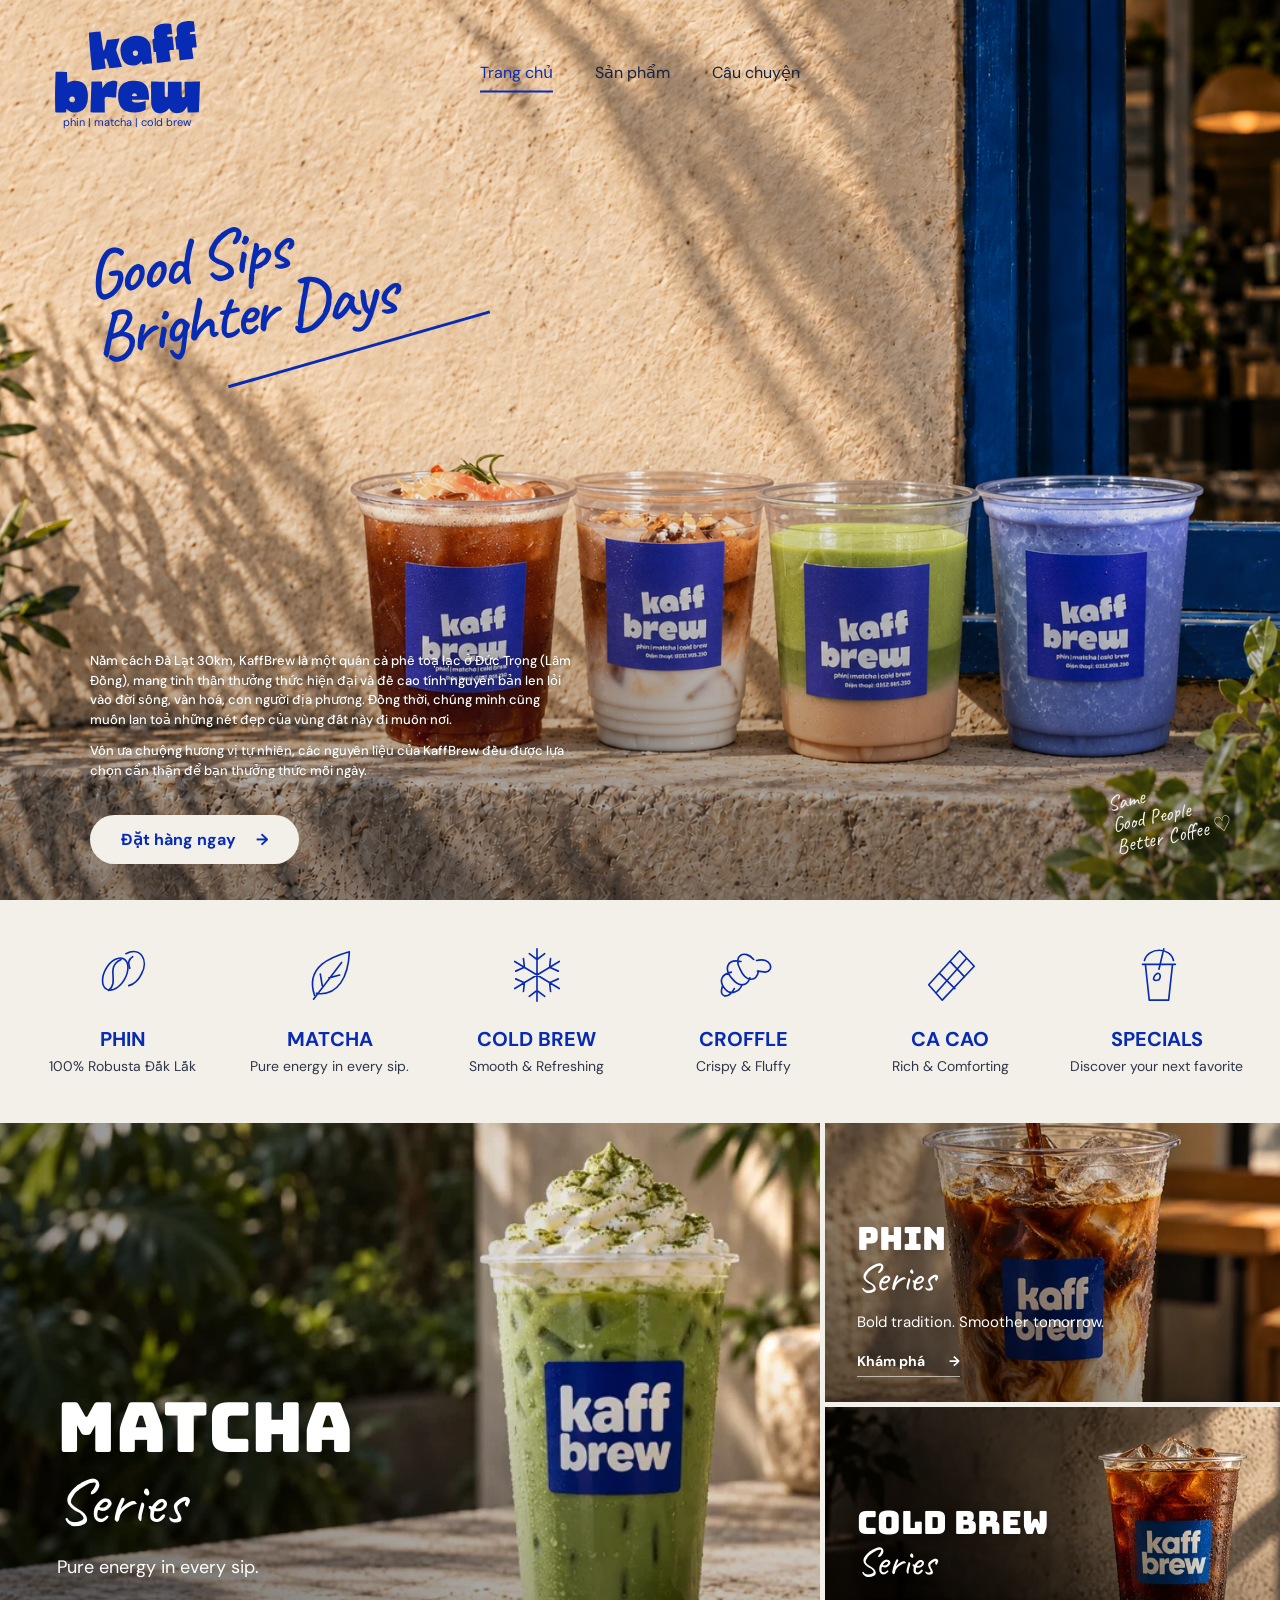
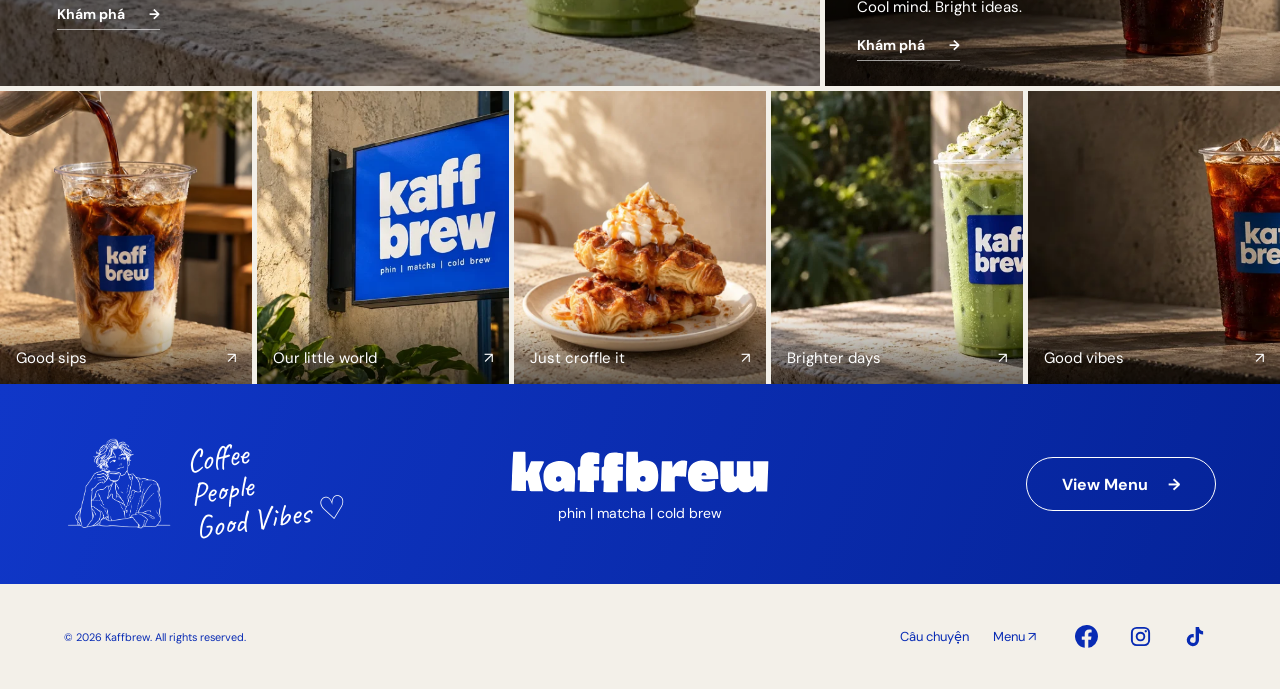
==== commit f384e074: "Publish approved integrated hero with natural cup proportions" ====
--- a/index.html
+++ b/index.html
@@ -1 +1 @@
-<!doctype html><html lang="en"><head><meta charset="utf-8"><meta name="viewport" content="width=device-width,initial-scale=1"><meta name="theme-color" content="#0728b7"><meta name="description" content="Kaffbrew — Good sips. Brighter days. Phin, matcha and cold brew."><title>Kaffbrew — Good Sips. Brighter Days.</title><link rel="icon" href="logo.jpg"><link rel="preconnect" href="https://fonts.googleapis.com"><link rel="preconnect" href="https://fonts.gstatic.com" crossorigin><link href="https://fonts.googleapis.com/css2?family=Bungee&family=Barlow+Condensed:wght@600;700;800&family=Caveat:wght@500;600;700&family=DM+Sans:wght@400;500;600;700;800&display=swap" rel="stylesheet"><link rel="stylesheet" href="style.css?v=20261011-original-cups"></head><body><header id="header"><a class="brand" href="?" aria-label="Kaffbrew home"><span class="logo"></span><small>phin | matcha | cold brew</small></a><nav id="navigation" aria-label="Main navigation"><a href="?" data-page="home">Trang chủ</a><a href="?view=menu" data-page="menu">Sản phẩm</a><a href="?view=story" data-page="story">Câu chuyện</a></nav><button class="menu-toggle" aria-expanded="false" aria-controls="navigation" aria-label="Open navigation">☰</button></header><main id="main" tabindex="-1"><section class="hero"><img class="hero-photo" src="hero-background-empty.png" width="1536" height="1024" alt="" fetchpriority="high"><img class="hero-real-drinks" src="hero-drinks.jpg" width="1366" height="768" alt="Bốn ly KaffBrew trong ảnh gốc, giữ nguyên nhãn và logo"><div class="hero-copy"><h1>Good Sips<br>Brighter Days</h1><div class="hero-intro" lang="vi"><p>Nằm cách Đà Lạt 30km, KaffBrew là một quán cà phê toạ lạc ở Đức Trọng (Lâm Đồng), mang tinh thần thưởng thức hiện đại và đề cao tính nguyên bản len lỏi vào đời sống, văn hoá, con người địa phương. Đồng thời, chúng mình cũng muốn lan toả những nét đẹp của vùng đất này đi muôn nơi.</p><p>Vốn ưa chuộng hương vị tự nhiên, các nguyên liệu của KaffBrew đều được lựa chọn cẩn thận để bạn thưởng thức mỗi ngày.</p></div><a class="button" href="https://zalo.me/0352905250" target="_blank" rel="noopener noreferrer">Đặt hàng ngay <span>→</span></a></div><p class="hand hero-note">Same<br>Good People<br>Better Coffee ♡</p></section><section class="categories" aria-label="Explore our menu"><a class="category" href="?view=menu&category=phin"><svg viewBox="0 0 64 64" aria-hidden="true"><ellipse cx="24" cy="31" rx="11" ry="18" transform="rotate(30 24 31)"/><path d="M30 16c-17 8-1 23-13 32M35 10c15-8 24 7 16 21-3 6-6 10-13 12M42 13c-6 4-4 8-3 12"/></svg><strong>PHIN</strong><small>100% Robusta Đắk Lắk</small></a><a class="category" href="?view=menu&category=matcha"><svg viewBox="0 0 64 64" aria-hidden="true"><path d="M16 53C6 23 34 13 52 8c-1 26-12 46-34 43M15 57l29-38M24 43l-2-12m9 4 11-3"/></svg><strong>MATCHA</strong><small>Pure energy in every sip.</small></a><a class="category" href="?view=menu&category=cold-brew"><svg viewBox="0 0 64 64" aria-hidden="true"><path d="M32 5v54M9 18l46 28M9 46l46-28M24 10l8 6 8-6M24 54l8-6 8 6M10 28l9-4-1-9M46 49l-1-9 9-4M10 36l9 4-1 9M46 15l-1 9 9 4"/></svg><strong>COLD BREW</strong><small>Smooth & Refreshing</small></a><a class="category" href="?view=menu&category=croffle"><svg viewBox="0 0 64 64" aria-hidden="true"><path d="M11 43C6 56 17 57 23 46M20 29c-10 2-14 9-6 18 6 7 15 1 17-5M30 18c-15-3-18 8-9 18 8 10 16 6 18-1M43 16c-9-11-22-4-14 10 6 14 17 13 19 2M46 17c15-4 19 11 9 12l-8-1"/></svg><strong>CROFFLE</strong><small>Crispy & Fluffy</small></a><a class="category" href="?view=menu&category=ca-cao"><svg viewBox="0 0 64 64" aria-hidden="true"><path d="M10 42 42 7l15 16-33 35zM21 30l16 16M32 18l15 16M18 50l31-35"/></svg><strong>CA CAO</strong><small>Rich & Comforting</small></a><a class="category" href="?view=menu"><svg viewBox="0 0 64 64" aria-hidden="true"><path d="m20 21 4 37h20l4-37M17 21h34M19 17c4-14 27-14 30 0M39 5l-5 21M29 34c3-7 9-3 5 3-6 2-6-1-5-3"/></svg><strong>SPECIALS</strong><small>Discover your next favorite</small></a></section><section class="editorial editorial-series" aria-label="Coffee series"><a class="photo series-card series-featured" href="?view=menu&category=matcha" aria-label="Explore MATCHA Series"><img class="" src="matcha.webp" srcset="matcha-small.webp 700w, matcha.webp 1400w" sizes="(max-width:600px) 100vw, 50vw" alt="Iced matcha with cream in a Kaffbrew cup" width="1200" height="1000" loading="lazy" decoding="async"><div class="series-overlay"><h2>MATCHA</h2><span class="hand">Series</span><p>Pure energy in every sip.</p><span class="series-link">Khám phá <span aria-hidden="true">→</span></span></div></a><div class="right-panels"><a class="photo series-card" href="?view=menu&category=phin" aria-label="Explore PHIN Series"><img class="" src="phin.webp" srcset="phin-small.webp 700w, phin.webp 1400w" sizes="(max-width:600px) 100vw, 50vw" alt="Vietnamese iced milk coffee being poured" width="1200" height="1000" loading="lazy" decoding="async"><div class="series-overlay"><h2>PHIN</h2><span class="hand">Series</span><p>Bold tradition. Smoother tomorrow.</p><span class="series-link">Khám phá <span aria-hidden="true">→</span></span></div></a><a class="photo series-card" href="?view=menu&category=cold-brew" aria-label="Explore COLD BREW Series"><img class="" src="cold-brew.webp" srcset="cold-brew-small.webp 700w, cold-brew.webp 1400w" sizes="(max-width:600px) 100vw, 50vw" alt="Iced cold brew in a Kaffbrew cup" width="1200" height="1000" loading="lazy" decoding="async"><div class="series-overlay"><h2>COLD BREW</h2><span class="hand">Series</span><p>Cool mind. Bright ideas.</p><span class="series-link">Khám phá <span aria-hidden="true">→</span></span></div></a></div></section><section class="gallery" aria-label="A taste of Kaffbrew"><a class="photo" href="?view=menu&category=phin"><img class="" src="phin.webp" srcset="phin-small.webp 700w, phin.webp 1400w" sizes="(max-width:600px) 100vw, 50vw" alt="Good sips" width="1200" height="1000" loading="lazy" decoding="async"><span class="gallery-label">Good sips<span>↗</span></span></a><a class="photo" href="?view=story"><img class="" src="sign.webp" srcset="sign-small.webp 700w, sign.webp 1400w" sizes="(max-width:600px) 100vw, 50vw" alt="Our little world" width="1200" height="1000" loading="lazy" decoding="async"><span class="gallery-label">Our little world<span>↗</span></span></a><a class="photo" href="?view=menu&category=croffle"><img class="" src="croffle.webp" srcset="croffle-small.webp 700w, croffle.webp 1400w" sizes="(max-width:600px) 100vw, 50vw" alt="Just croffle it" width="1200" height="1000" loading="lazy" decoding="async"><span class="gallery-label">Just croffle it<span>↗</span></span></a><a class="photo" href="?view=menu&category=matcha"><img class="" src="matcha.webp" srcset="matcha-small.webp 700w, matcha.webp 1400w" sizes="(max-width:600px) 100vw, 50vw" alt="Brighter days" width="1200" height="1000" loading="lazy" decoding="async"><span class="gallery-label">Brighter days<span>↗</span></span></a><a class="photo" href="?view=menu&category=cold-brew"><img class="" src="cold-brew.webp" srcset="cold-brew-small.webp 700w, cold-brew.webp 1400w" sizes="(max-width:600px) 100vw, 50vw" alt="Good vibes" width="1200" height="1000" loading="lazy" decoding="async"><span class="gallery-label">Good vibes<span>↗</span></span></a></section></main><footer id="footer"><div class="brand-band"><div class="footer-character"><img class="footer-doodle" src="doodle.webp" width="130" height="150" alt="" loading="lazy"><p class="hand">Coffee<br>People<br>Good Vibes ♡</p></div><a class="footer-word" href="?" aria-label="Kaffbrew home"><span class="footer-logo-art" aria-hidden="true"></span><span class="footer-logo-type" aria-hidden="true"><span class="kaff">kaff</span><span class="brew">brew</span></span><small>phin | matcha | cold brew</small></a><a class="button outline" href="?view=menu">View Menu <span>→</span></a></div><div class="utility"><small>© 2026 Kaffbrew. All rights reserved.</small><div class="footer-links"><a href="?view=story">Câu chuyện</a><a href="?view=menu">Menu ↗</a></div><div class="footer-socials" aria-label="Kaffbrew social media"><span class="social-icon" data-social="facebook" role="img" aria-label="Facebook — profile link coming soon" title="Facebook"><svg viewBox="0 0 24 24" aria-hidden="true"><path d="M24 12a12 12 0 1 0-13.875 11.855v-8.386H7.078V12h3.047V9.356c0-3.007 1.792-4.669 4.533-4.669 1.312 0 2.686.234 2.686.234v2.953h-1.513c-1.491 0-1.956.925-1.956 1.874V12h3.328l-.532 3.469h-2.796v8.386A12.003 12.003 0 0 0 24 12Z"/></svg></span><span class="social-icon" data-social="instagram" role="img" aria-label="Instagram — profile link coming soon" title="Instagram"><svg viewBox="0 0 24 24" aria-hidden="true"><rect x="3" y="3" width="18" height="18" rx="5" fill="none" stroke="currentColor" stroke-width="2"/><circle cx="12" cy="12" r="4" fill="none" stroke="currentColor" stroke-width="2"/><circle cx="17.5" cy="6.5" r="1.2"/></svg></span><span class="social-icon" data-social="tiktok" role="img" aria-label="Tiktok — profile link coming soon" title="Tiktok"><svg viewBox="0 0 24 24" aria-hidden="true"><path d="M16.7 2c.3 2.6 1.8 4.2 4.3 4.4v3.5a9 9 0 0 1-4.3-1.3v7.1a6.4 6.4 0 1 1-5.5-6.3V13a2.9 2.9 0 1 0 2 2.7V2z"/></svg></span></div></div></footer><script type="module" src="app.js?v=20261011-original-cups"></script></body></html>
+<!doctype html><html lang="en"><head><meta charset="utf-8"><meta name="viewport" content="width=device-width,initial-scale=1"><meta name="theme-color" content="#0728b7"><meta name="description" content="Kaffbrew — Good sips. Brighter days. Phin, matcha and cold brew."><title>Kaffbrew — Good Sips. Brighter Days.</title><link rel="icon" href="logo.jpg"><link rel="preconnect" href="https://fonts.googleapis.com"><link rel="preconnect" href="https://fonts.gstatic.com" crossorigin><link href="https://fonts.googleapis.com/css2?family=Bungee&family=Barlow+Condensed:wght@600;700;800&family=Caveat:wght@500;600;700&family=DM+Sans:wght@400;500;600;700;800&display=swap" rel="stylesheet"><link rel="stylesheet" href="style.css?v=20261011-approved"></head><body><header id="header"><a class="brand" href="?" aria-label="Kaffbrew home"><span class="logo"></span><small>phin | matcha | cold brew</small></a><nav id="navigation" aria-label="Main navigation"><a href="?" data-page="home">Trang chủ</a><a href="?view=menu" data-page="menu">Sản phẩm</a><a href="?view=story" data-page="story">Câu chuyện</a></nav><button class="menu-toggle" aria-expanded="false" aria-controls="navigation" aria-label="Open navigation">☰</button></header><main id="main" tabindex="-1"><section class="hero"><img class="hero-photo" src="hero-integrated.png" width="1536" height="1024" alt="" fetchpriority="high"><div class="hero-copy"><h1>Good Sips<br>Brighter Days</h1><div class="hero-intro" lang="vi"><p>Nằm cách Đà Lạt 30km, KaffBrew là một quán cà phê toạ lạc ở Đức Trọng (Lâm Đồng), mang tinh thần thưởng thức hiện đại và đề cao tính nguyên bản len lỏi vào đời sống, văn hoá, con người địa phương. Đồng thời, chúng mình cũng muốn lan toả những nét đẹp của vùng đất này đi muôn nơi.</p><p>Vốn ưa chuộng hương vị tự nhiên, các nguyên liệu của KaffBrew đều được lựa chọn cẩn thận để bạn thưởng thức mỗi ngày.</p></div><a class="button" href="https://zalo.me/0352905250" target="_blank" rel="noopener noreferrer">Đặt hàng ngay <span>→</span></a></div><p class="hand hero-note">Same<br>Good People<br>Better Coffee ♡</p></section><section class="categories" aria-label="Explore our menu"><a class="category" href="?view=menu&category=phin"><svg viewBox="0 0 64 64" aria-hidden="true"><ellipse cx="24" cy="31" rx="11" ry="18" transform="rotate(30 24 31)"/><path d="M30 16c-17 8-1 23-13 32M35 10c15-8 24 7 16 21-3 6-6 10-13 12M42 13c-6 4-4 8-3 12"/></svg><strong>PHIN</strong><small>100% Robusta Đắk Lắk</small></a><a class="category" href="?view=menu&category=matcha"><svg viewBox="0 0 64 64" aria-hidden="true"><path d="M16 53C6 23 34 13 52 8c-1 26-12 46-34 43M15 57l29-38M24 43l-2-12m9 4 11-3"/></svg><strong>MATCHA</strong><small>Pure energy in every sip.</small></a><a class="category" href="?view=menu&category=cold-brew"><svg viewBox="0 0 64 64" aria-hidden="true"><path d="M32 5v54M9 18l46 28M9 46l46-28M24 10l8 6 8-6M24 54l8-6 8 6M10 28l9-4-1-9M46 49l-1-9 9-4M10 36l9 4-1 9M46 15l-1 9 9 4"/></svg><strong>COLD BREW</strong><small>Smooth & Refreshing</small></a><a class="category" href="?view=menu&category=croffle"><svg viewBox="0 0 64 64" aria-hidden="true"><path d="M11 43C6 56 17 57 23 46M20 29c-10 2-14 9-6 18 6 7 15 1 17-5M30 18c-15-3-18 8-9 18 8 10 16 6 18-1M43 16c-9-11-22-4-14 10 6 14 17 13 19 2M46 17c15-4 19 11 9 12l-8-1"/></svg><strong>CROFFLE</strong><small>Crispy & Fluffy</small></a><a class="category" href="?view=menu&category=ca-cao"><svg viewBox="0 0 64 64" aria-hidden="true"><path d="M10 42 42 7l15 16-33 35zM21 30l16 16M32 18l15 16M18 50l31-35"/></svg><strong>CA CAO</strong><small>Rich & Comforting</small></a><a class="category" href="?view=menu"><svg viewBox="0 0 64 64" aria-hidden="true"><path d="m20 21 4 37h20l4-37M17 21h34M19 17c4-14 27-14 30 0M39 5l-5 21M29 34c3-7 9-3 5 3-6 2-6-1-5-3"/></svg><strong>SPECIALS</strong><small>Discover your next favorite</small></a></section><section class="editorial editorial-series" aria-label="Coffee series"><a class="photo series-card series-featured" href="?view=menu&category=matcha" aria-label="Explore MATCHA Series"><img class="" src="matcha.webp" srcset="matcha-small.webp 700w, matcha.webp 1400w" sizes="(max-width:600px) 100vw, 50vw" alt="Iced matcha with cream in a Kaffbrew cup" width="1200" height="1000" loading="lazy" decoding="async"><div class="series-overlay"><h2>MATCHA</h2><span class="hand">Series</span><p>Pure energy in every sip.</p><span class="series-link">Khám phá <span aria-hidden="true">→</span></span></div></a><div class="right-panels"><a class="photo series-card" href="?view=menu&category=phin" aria-label="Explore PHIN Series"><img class="" src="phin.webp" srcset="phin-small.webp 700w, phin.webp 1400w" sizes="(max-width:600px) 100vw, 50vw" alt="Vietnamese iced milk coffee being poured" width="1200" height="1000" loading="lazy" decoding="async"><div class="series-overlay"><h2>PHIN</h2><span class="hand">Series</span><p>Bold tradition. Smoother tomorrow.</p><span class="series-link">Khám phá <span aria-hidden="true">→</span></span></div></a><a class="photo series-card" href="?view=menu&category=cold-brew" aria-label="Explore COLD BREW Series"><img class="" src="cold-brew.webp" srcset="cold-brew-small.webp 700w, cold-brew.webp 1400w" sizes="(max-width:600px) 100vw, 50vw" alt="Iced cold brew in a Kaffbrew cup" width="1200" height="1000" loading="lazy" decoding="async"><div class="series-overlay"><h2>COLD BREW</h2><span class="hand">Series</span><p>Cool mind. Bright ideas.</p><span class="series-link">Khám phá <span aria-hidden="true">→</span></span></div></a></div></section><section class="gallery" aria-label="A taste of Kaffbrew"><a class="photo" href="?view=menu&category=phin"><img class="" src="phin.webp" srcset="phin-small.webp 700w, phin.webp 1400w" sizes="(max-width:600px) 100vw, 50vw" alt="Good sips" width="1200" height="1000" loading="lazy" decoding="async"><span class="gallery-label">Good sips<span>↗</span></span></a><a class="photo" href="?view=story"><img class="" src="sign.webp" srcset="sign-small.webp 700w, sign.webp 1400w" sizes="(max-width:600px) 100vw, 50vw" alt="Our little world" width="1200" height="1000" loading="lazy" decoding="async"><span class="gallery-label">Our little world<span>↗</span></span></a><a class="photo" href="?view=menu&category=croffle"><img class="" src="croffle.webp" srcset="croffle-small.webp 700w, croffle.webp 1400w" sizes="(max-width:600px) 100vw, 50vw" alt="Just croffle it" width="1200" height="1000" loading="lazy" decoding="async"><span class="gallery-label">Just croffle it<span>↗</span></span></a><a class="photo" href="?view=menu&category=matcha"><img class="" src="matcha.webp" srcset="matcha-small.webp 700w, matcha.webp 1400w" sizes="(max-width:600px) 100vw, 50vw" alt="Brighter days" width="1200" height="1000" loading="lazy" decoding="async"><span class="gallery-label">Brighter days<span>↗</span></span></a><a class="photo" href="?view=menu&category=cold-brew"><img class="" src="cold-brew.webp" srcset="cold-brew-small.webp 700w, cold-brew.webp 1400w" sizes="(max-width:600px) 100vw, 50vw" alt="Good vibes" width="1200" height="1000" loading="lazy" decoding="async"><span class="gallery-label">Good vibes<span>↗</span></span></a></section></main><footer id="footer"><div class="brand-band"><div class="footer-character"><img class="footer-doodle" src="doodle.webp" width="130" height="150" alt="" loading="lazy"><p class="hand">Coffee<br>People<br>Good Vibes ♡</p></div><a class="footer-word" href="?" aria-label="Kaffbrew home"><span class="footer-logo-art" aria-hidden="true"></span><span class="footer-logo-type" aria-hidden="true"><span class="kaff">kaff</span><span class="brew">brew</span></span><small>phin | matcha | cold brew</small></a><a class="button outline" href="?view=menu">View Menu <span>→</span></a></div><div class="utility"><small>© 2026 Kaffbrew. All rights reserved.</small><div class="footer-links"><a href="?view=story">Câu chuyện</a><a href="?view=menu">Menu ↗</a></div><div class="footer-socials" aria-label="Kaffbrew social media"><span class="social-icon" data-social="facebook" role="img" aria-label="Facebook — profile link coming soon" title="Facebook"><svg viewBox="0 0 24 24" aria-hidden="true"><path d="M24 12a12 12 0 1 0-13.875 11.855v-8.386H7.078V12h3.047V9.356c0-3.007 1.792-4.669 4.533-4.669 1.312 0 2.686.234 2.686.234v2.953h-1.513c-1.491 0-1.956.925-1.956 1.874V12h3.328l-.532 3.469h-2.796v8.386A12.003 12.003 0 0 0 24 12Z"/></svg></span><span class="social-icon" data-social="instagram" role="img" aria-label="Instagram — profile link coming soon" title="Instagram"><svg viewBox="0 0 24 24" aria-hidden="true"><rect x="3" y="3" width="18" height="18" rx="5" fill="none" stroke="currentColor" stroke-width="2"/><circle cx="12" cy="12" r="4" fill="none" stroke="currentColor" stroke-width="2"/><circle cx="17.5" cy="6.5" r="1.2"/></svg></span><span class="social-icon" data-social="tiktok" role="img" aria-label="Tiktok — profile link coming soon" title="Tiktok"><svg viewBox="0 0 24 24" aria-hidden="true"><path d="M16.7 2c.3 2.6 1.8 4.2 4.3 4.4v3.5a9 9 0 0 1-4.3-1.3v7.1a6.4 6.4 0 1 1-5.5-6.3V13a2.9 2.9 0 1 0 2 2.7V2z"/></svg></span></div></div></footer><script type="module" src="app.js?v=20261011-approved"></script></body></html>
--- a/style.css
+++ b/style.css
@@ -112,19 +112,20 @@
 
 .collection-menu-copy{max-width:880px;margin:40px 0 20px;font-size:20px;line-height:1.85}.collection-menu-copy>p{margin:0 0 30px}.matcha-landscapes{list-style:none;padding:0;margin:0}.matcha-landscapes li{border-top:1px solid #082bb426;padding:22px 0;font-size:18px;line-height:1.8}@media(max-width:600px){.collection-menu-copy{font-size:17px;margin-top:28px}.matcha-landscapes li{font-size:16px;padding:18px 0}}
 
-/* Preserve the original full-bleed hero from the very top. */
-.hero-photo{object-position:center bottom}
-
-/* Original supplied product pixels are rendered directly, never regenerated. */
-.hero{isolation:isolate;background:#dfd0b8}
-.hero .hero-photo{object-fit:fill;object-position:center}
-.hero-real-drinks{position:absolute;right:5%;bottom:3%;width:60%;height:auto;mix-blend-mode:multiply;z-index:-1;pointer-events:none}
-.hero::before{z-index:-1}
-@media(max-width:900px){.hero-real-drinks{width:94%;right:3%;bottom:2%}.hero-copy{width:86%;left:7%}.hero-intro{bottom:300px}.hero-copy>.button{bottom:230px}.hero-intro p{font-size:14px;line-height:1.5}.hero h1{top:20%;font-size:52px}.hero-note{display:none}.hero{min-height:850px}}
-@media(max-width:600px){.hero{min-height:900px}.hero h1{top:160px}.hero-intro{bottom:310px}.hero-copy>.button{bottom:230px}.hero-real-drinks{bottom:2%;width:100%;right:0}}
-
-/* Geometric CSS cutout preserves the source photograph and printed labels. */
-.hero-real-drinks{mix-blend-mode:normal;clip-path:polygon(6.149% 35.547%,6.881% 33.984%,8.858% 32.943%,11.933% 31.901%,14.641% 31.380%,14.934% 30.599%,15.447% 30.078%,16.032% 30.599%,16.545% 31.771%,17.789% 31.771%,18.594% 30.729%,19.693% 31.120%,20.278% 29.948%,20.937% 30.599%,21.816% 29.036%,22.914% 29.427%,22.767% 31.250%,24.085% 31.771%,29.063% 32.422%,30.234% 31.510%,33.821% 30.859%,38.507% 30.729%,44.217% 30.990%,49.414% 31.510%,51.391% 32.552%,53.660% 32.682%,60.322% 32.292%,67.057% 32.682%,69.619% 31.901%,73.792% 31.120%,80.673% 30.599%,87.482% 30.990%,91.947% 31.901%,93.924% 32.943%,93.704% 35.026%,92.606% 36.849%,91.801% 41.927%,91.435% 53.385%,90.849% 66.667%,90.410% 74.740%,89.751% 78.255%,88.067% 80.078%,83.748% 81.771%,78.551% 82.031%,74.378% 80.729%,72.474% 78.906%,71.669% 75.651%,71.083% 69.531%,70.132% 74.479%,69.546% 81.120%,68.668% 84.115%,66.691% 86.068%,63.031% 87.109%,57.467% 87.109%,53.807% 85.807%,51.977% 83.724%,50.952% 81.380%,50.293% 74.479%,49.414% 75.781%,47.731% 79.948%,45.754% 81.901%,41.435% 82.812%,37.042% 82.161%,33.895% 80.599%,32.430% 78.255%,31.406% 73.177%,30.454% 63.281%,29.649% 72.005%,29.063% 79.297%,28.258% 82.943%,26.647% 84.896%,23.572% 86.979%,19.107% 88.021%,14.568% 87.240%,11.347% 84.766%,10.176% 81.901%,9.370% 76.042%,8.712% 65.885%,8.199% 53.646%,7.760% 43.490%,7.467% 40.885%,6.662% 38.672%);z-index:0}.hero-copy{z-index:1}
-@media(min-width:901px){.hero-copy{width:31%}.hero-real-drinks{bottom:5%;right:3%;width:60%}}
-
-@media(min-width:601px) and (max-width:900px){.hero-intro{bottom:340px}.hero-copy>.button{bottom:275px}}
+/* Approved integrated hero stays behind the header from the top. */
+.hero .hero-photo{object-fit:fill;object-position:center bottom}
+/* Preserve cup proportions instead of stretching the photograph. */
+.hero{background:#deceb5 url('hero-background-empty.png') center top/cover no-repeat}
+.hero .hero-photo{object-fit:cover;object-position:center bottom}
+@media(max-aspect-ratio:4/3){
+ .hero{min-height:850px}
+ .hero .hero-photo{inset:auto 0 0;width:100%;height:auto;object-fit:contain;mask-image:linear-gradient(to bottom,transparent,#000 42%);-webkit-mask-image:linear-gradient(to bottom,transparent,#000 42%)}
+ .hero-copy{width:86%;left:7%}
+ .hero h1{top:18%;font-size:52px}
+ .hero-intro{top:36%;bottom:auto}
+ .hero-intro p{font-size:14px;line-height:1.5}
+ .hero-copy>.button{top:54%;bottom:auto}
+ .hero-note{display:none}
+}
+@media(max-width:600px){.hero{min-height:950px}.hero h1{top:150px}.hero-intro{top:31%;bottom:auto}.hero-copy>.button{top:62%;bottom:auto}}
+@media(max-aspect-ratio:4/3){.hero{background-size:100% 100%}}
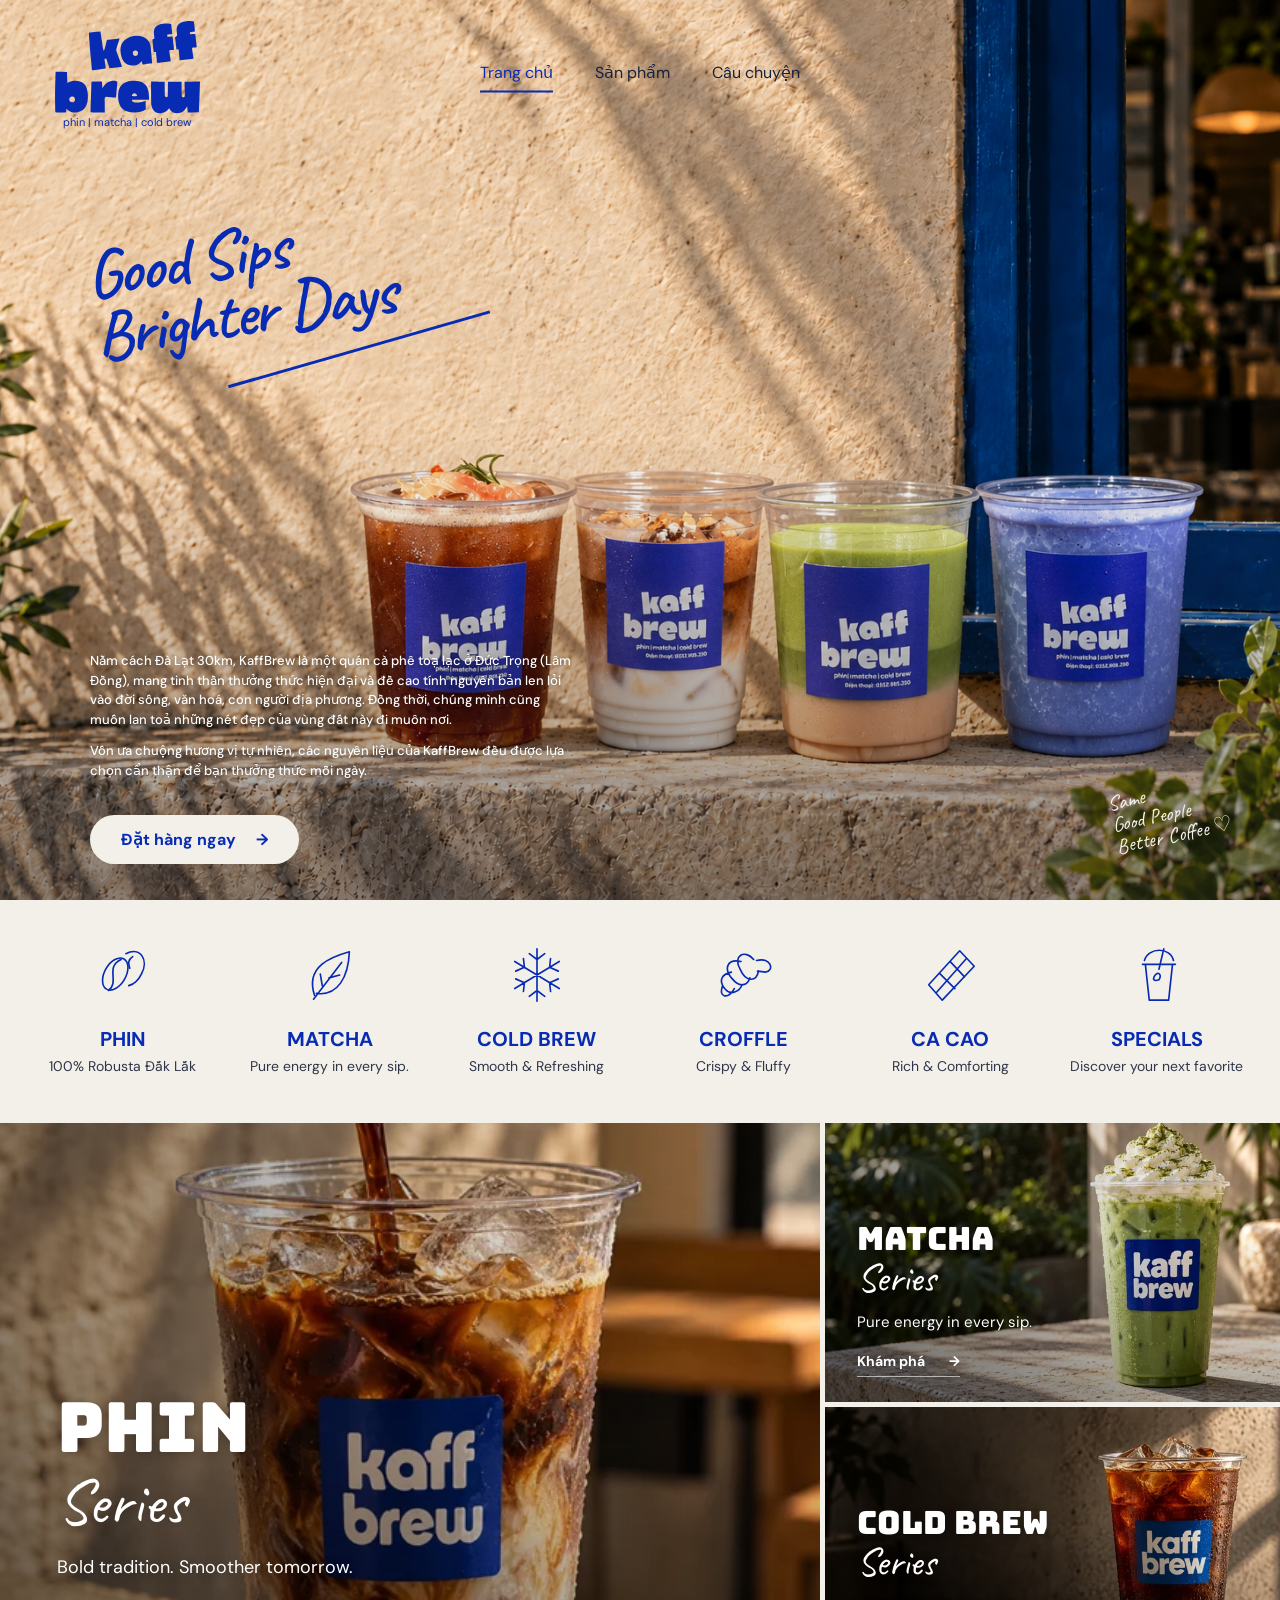
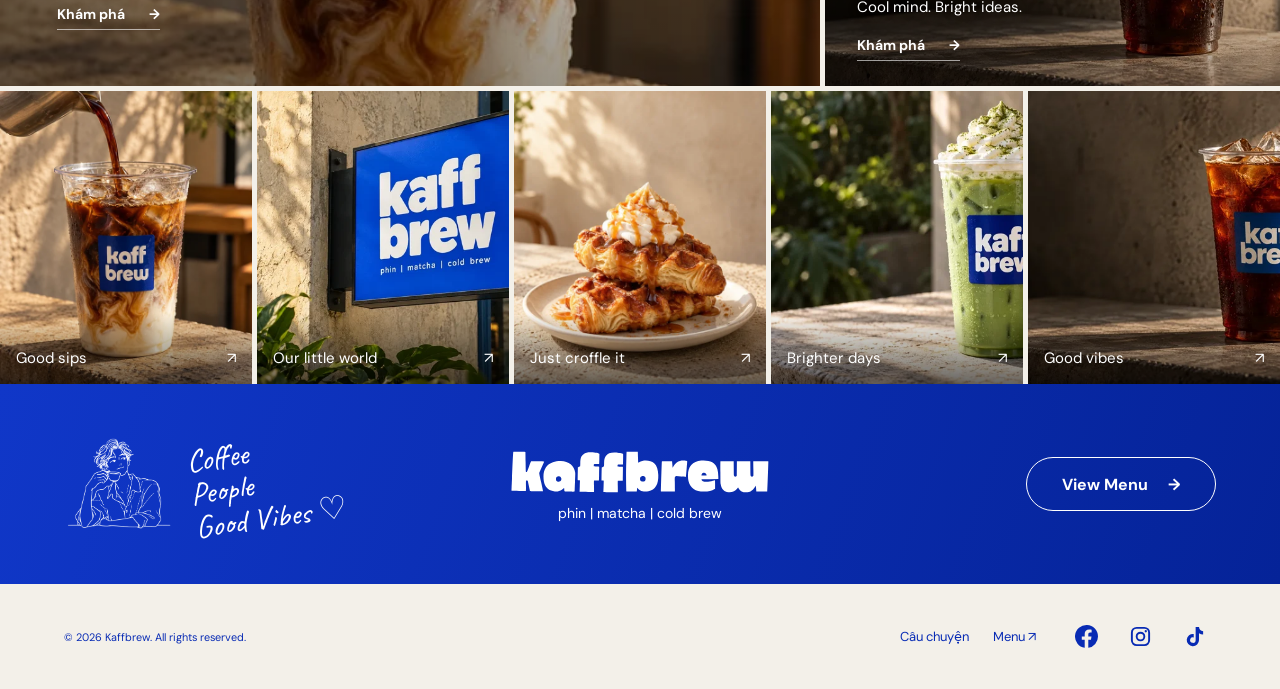
==== commit b1931f17: "Improve iPhone hero framing, readable copy and cup visibility" ====
--- a/index.html
+++ b/index.html
@@ -1 +1 @@
-<!doctype html><html lang="en"><head><meta charset="utf-8"><meta name="viewport" content="width=device-width,initial-scale=1"><meta name="theme-color" content="#0728b7"><meta name="description" content="Kaffbrew — Good sips. Brighter days. Phin, matcha and cold brew."><title>Kaffbrew — Good Sips. Brighter Days.</title><link rel="icon" href="logo.jpg"><link rel="preconnect" href="https://fonts.googleapis.com"><link rel="preconnect" href="https://fonts.gstatic.com" crossorigin><link href="https://fonts.googleapis.com/css2?family=Bungee&family=Barlow+Condensed:wght@600;700;800&family=Caveat:wght@500;600;700&family=DM+Sans:wght@400;500;600;700;800&display=swap" rel="stylesheet"><link rel="stylesheet" href="style.css?v=20261011-approved"></head><body><header id="header"><a class="brand" href="?" aria-label="Kaffbrew home"><span class="logo"></span><small>phin | matcha | cold brew</small></a><nav id="navigation" aria-label="Main navigation"><a href="?" data-page="home">Trang chủ</a><a href="?view=menu" data-page="menu">Sản phẩm</a><a href="?view=story" data-page="story">Câu chuyện</a></nav><button class="menu-toggle" aria-expanded="false" aria-controls="navigation" aria-label="Open navigation">☰</button></header><main id="main" tabindex="-1"><section class="hero"><img class="hero-photo" src="hero-integrated.png" width="1536" height="1024" alt="" fetchpriority="high"><div class="hero-copy"><h1>Good Sips<br>Brighter Days</h1><div class="hero-intro" lang="vi"><p>Nằm cách Đà Lạt 30km, KaffBrew là một quán cà phê toạ lạc ở Đức Trọng (Lâm Đồng), mang tinh thần thưởng thức hiện đại và đề cao tính nguyên bản len lỏi vào đời sống, văn hoá, con người địa phương. Đồng thời, chúng mình cũng muốn lan toả những nét đẹp của vùng đất này đi muôn nơi.</p><p>Vốn ưa chuộng hương vị tự nhiên, các nguyên liệu của KaffBrew đều được lựa chọn cẩn thận để bạn thưởng thức mỗi ngày.</p></div><a class="button" href="https://zalo.me/0352905250" target="_blank" rel="noopener noreferrer">Đặt hàng ngay <span>→</span></a></div><p class="hand hero-note">Same<br>Good People<br>Better Coffee ♡</p></section><section class="categories" aria-label="Explore our menu"><a class="category" href="?view=menu&category=phin"><svg viewBox="0 0 64 64" aria-hidden="true"><ellipse cx="24" cy="31" rx="11" ry="18" transform="rotate(30 24 31)"/><path d="M30 16c-17 8-1 23-13 32M35 10c15-8 24 7 16 21-3 6-6 10-13 12M42 13c-6 4-4 8-3 12"/></svg><strong>PHIN</strong><small>100% Robusta Đắk Lắk</small></a><a class="category" href="?view=menu&category=matcha"><svg viewBox="0 0 64 64" aria-hidden="true"><path d="M16 53C6 23 34 13 52 8c-1 26-12 46-34 43M15 57l29-38M24 43l-2-12m9 4 11-3"/></svg><strong>MATCHA</strong><small>Pure energy in every sip.</small></a><a class="category" href="?view=menu&category=cold-brew"><svg viewBox="0 0 64 64" aria-hidden="true"><path d="M32 5v54M9 18l46 28M9 46l46-28M24 10l8 6 8-6M24 54l8-6 8 6M10 28l9-4-1-9M46 49l-1-9 9-4M10 36l9 4-1 9M46 15l-1 9 9 4"/></svg><strong>COLD BREW</strong><small>Smooth & Refreshing</small></a><a class="category" href="?view=menu&category=croffle"><svg viewBox="0 0 64 64" aria-hidden="true"><path d="M11 43C6 56 17 57 23 46M20 29c-10 2-14 9-6 18 6 7 15 1 17-5M30 18c-15-3-18 8-9 18 8 10 16 6 18-1M43 16c-9-11-22-4-14 10 6 14 17 13 19 2M46 17c15-4 19 11 9 12l-8-1"/></svg><strong>CROFFLE</strong><small>Crispy & Fluffy</small></a><a class="category" href="?view=menu&category=ca-cao"><svg viewBox="0 0 64 64" aria-hidden="true"><path d="M10 42 42 7l15 16-33 35zM21 30l16 16M32 18l15 16M18 50l31-35"/></svg><strong>CA CAO</strong><small>Rich & Comforting</small></a><a class="category" href="?view=menu"><svg viewBox="0 0 64 64" aria-hidden="true"><path d="m20 21 4 37h20l4-37M17 21h34M19 17c4-14 27-14 30 0M39 5l-5 21M29 34c3-7 9-3 5 3-6 2-6-1-5-3"/></svg><strong>SPECIALS</strong><small>Discover your next favorite</small></a></section><section class="editorial editorial-series" aria-label="Coffee series"><a class="photo series-card series-featured" href="?view=menu&category=matcha" aria-label="Explore MATCHA Series"><img class="" src="matcha.webp" srcset="matcha-small.webp 700w, matcha.webp 1400w" sizes="(max-width:600px) 100vw, 50vw" alt="Iced matcha with cream in a Kaffbrew cup" width="1200" height="1000" loading="lazy" decoding="async"><div class="series-overlay"><h2>MATCHA</h2><span class="hand">Series</span><p>Pure energy in every sip.</p><span class="series-link">Khám phá <span aria-hidden="true">→</span></span></div></a><div class="right-panels"><a class="photo series-card" href="?view=menu&category=phin" aria-label="Explore PHIN Series"><img class="" src="phin.webp" srcset="phin-small.webp 700w, phin.webp 1400w" sizes="(max-width:600px) 100vw, 50vw" alt="Vietnamese iced milk coffee being poured" width="1200" height="1000" loading="lazy" decoding="async"><div class="series-overlay"><h2>PHIN</h2><span class="hand">Series</span><p>Bold tradition. Smoother tomorrow.</p><span class="series-link">Khám phá <span aria-hidden="true">→</span></span></div></a><a class="photo series-card" href="?view=menu&category=cold-brew" aria-label="Explore COLD BREW Series"><img class="" src="cold-brew.webp" srcset="cold-brew-small.webp 700w, cold-brew.webp 1400w" sizes="(max-width:600px) 100vw, 50vw" alt="Iced cold brew in a Kaffbrew cup" width="1200" height="1000" loading="lazy" decoding="async"><div class="series-overlay"><h2>COLD BREW</h2><span class="hand">Series</span><p>Cool mind. Bright ideas.</p><span class="series-link">Khám phá <span aria-hidden="true">→</span></span></div></a></div></section><section class="gallery" aria-label="A taste of Kaffbrew"><a class="photo" href="?view=menu&category=phin"><img class="" src="phin.webp" srcset="phin-small.webp 700w, phin.webp 1400w" sizes="(max-width:600px) 100vw, 50vw" alt="Good sips" width="1200" height="1000" loading="lazy" decoding="async"><span class="gallery-label">Good sips<span>↗</span></span></a><a class="photo" href="?view=story"><img class="" src="sign.webp" srcset="sign-small.webp 700w, sign.webp 1400w" sizes="(max-width:600px) 100vw, 50vw" alt="Our little world" width="1200" height="1000" loading="lazy" decoding="async"><span class="gallery-label">Our little world<span>↗</span></span></a><a class="photo" href="?view=menu&category=croffle"><img class="" src="croffle.webp" srcset="croffle-small.webp 700w, croffle.webp 1400w" sizes="(max-width:600px) 100vw, 50vw" alt="Just croffle it" width="1200" height="1000" loading="lazy" decoding="async"><span class="gallery-label">Just croffle it<span>↗</span></span></a><a class="photo" href="?view=menu&category=matcha"><img class="" src="matcha.webp" srcset="matcha-small.webp 700w, matcha.webp 1400w" sizes="(max-width:600px) 100vw, 50vw" alt="Brighter days" width="1200" height="1000" loading="lazy" decoding="async"><span class="gallery-label">Brighter days<span>↗</span></span></a><a class="photo" href="?view=menu&category=cold-brew"><img class="" src="cold-brew.webp" srcset="cold-brew-small.webp 700w, cold-brew.webp 1400w" sizes="(max-width:600px) 100vw, 50vw" alt="Good vibes" width="1200" height="1000" loading="lazy" decoding="async"><span class="gallery-label">Good vibes<span>↗</span></span></a></section></main><footer id="footer"><div class="brand-band"><div class="footer-character"><img class="footer-doodle" src="doodle.webp" width="130" height="150" alt="" loading="lazy"><p class="hand">Coffee<br>People<br>Good Vibes ♡</p></div><a class="footer-word" href="?" aria-label="Kaffbrew home"><span class="footer-logo-art" aria-hidden="true"></span><span class="footer-logo-type" aria-hidden="true"><span class="kaff">kaff</span><span class="brew">brew</span></span><small>phin | matcha | cold brew</small></a><a class="button outline" href="?view=menu">View Menu <span>→</span></a></div><div class="utility"><small>© 2026 Kaffbrew. All rights reserved.</small><div class="footer-links"><a href="?view=story">Câu chuyện</a><a href="?view=menu">Menu ↗</a></div><div class="footer-socials" aria-label="Kaffbrew social media"><span class="social-icon" data-social="facebook" role="img" aria-label="Facebook — profile link coming soon" title="Facebook"><svg viewBox="0 0 24 24" aria-hidden="true"><path d="M24 12a12 12 0 1 0-13.875 11.855v-8.386H7.078V12h3.047V9.356c0-3.007 1.792-4.669 4.533-4.669 1.312 0 2.686.234 2.686.234v2.953h-1.513c-1.491 0-1.956.925-1.956 1.874V12h3.328l-.532 3.469h-2.796v8.386A12.003 12.003 0 0 0 24 12Z"/></svg></span><span class="social-icon" data-social="instagram" role="img" aria-label="Instagram — profile link coming soon" title="Instagram"><svg viewBox="0 0 24 24" aria-hidden="true"><rect x="3" y="3" width="18" height="18" rx="5" fill="none" stroke="currentColor" stroke-width="2"/><circle cx="12" cy="12" r="4" fill="none" stroke="currentColor" stroke-width="2"/><circle cx="17.5" cy="6.5" r="1.2"/></svg></span><span class="social-icon" data-social="tiktok" role="img" aria-label="Tiktok — profile link coming soon" title="Tiktok"><svg viewBox="0 0 24 24" aria-hidden="true"><path d="M16.7 2c.3 2.6 1.8 4.2 4.3 4.4v3.5a9 9 0 0 1-4.3-1.3v7.1a6.4 6.4 0 1 1-5.5-6.3V13a2.9 2.9 0 1 0 2 2.7V2z"/></svg></span></div></div></footer><script type="module" src="app.js?v=20261011-approved"></script></body></html>
+<!doctype html><html lang="en"><head><meta charset="utf-8"><meta name="viewport" content="width=device-width,initial-scale=1"><meta name="theme-color" content="#0728b7"><meta name="description" content="Kaffbrew — Good sips. Brighter days. Phin, matcha and cold brew."><title>Kaffbrew — Good Sips. Brighter Days.</title><link rel="icon" href="logo.jpg"><link rel="preconnect" href="https://fonts.googleapis.com"><link rel="preconnect" href="https://fonts.gstatic.com" crossorigin><link href="https://fonts.googleapis.com/css2?family=Bungee&family=Barlow+Condensed:wght@600;700;800&family=Caveat:wght@500;600;700&family=DM+Sans:wght@400;500;600;700;800&display=swap" rel="stylesheet"><link rel="stylesheet" href="style.css?v=20261011-iphone"></head><body><header id="header"><a class="brand" href="?" aria-label="Kaffbrew home"><span class="logo"></span><small>phin | matcha | cold brew</small></a><nav id="navigation" aria-label="Main navigation"><a href="?" data-page="home">Trang chủ</a><a href="?view=menu" data-page="menu">Sản phẩm</a><a href="?view=story" data-page="story">Câu chuyện</a></nav><button class="menu-toggle" aria-expanded="false" aria-controls="navigation" aria-label="Open navigation">☰</button></header><main id="main" tabindex="-1"><section class="hero"><img class="hero-photo" src="hero-integrated.png" width="1536" height="1024" alt="" fetchpriority="high"><div class="hero-copy"><h1>Good Sips<br>Brighter Days</h1><div class="hero-intro" lang="vi"><p>Nằm cách Đà Lạt 30km, KaffBrew là một quán cà phê toạ lạc ở Đức Trọng (Lâm Đồng), mang tinh thần thưởng thức hiện đại và đề cao tính nguyên bản len lỏi vào đời sống, văn hoá, con người địa phương. Đồng thời, chúng mình cũng muốn lan toả những nét đẹp của vùng đất này đi muôn nơi.</p><p>Vốn ưa chuộng hương vị tự nhiên, các nguyên liệu của KaffBrew đều được lựa chọn cẩn thận để bạn thưởng thức mỗi ngày.</p></div><a class="button" href="https://zalo.me/0352905250" target="_blank" rel="noopener noreferrer">Đặt hàng ngay <span>→</span></a></div><p class="hand hero-note">Same<br>Good People<br>Better Coffee ♡</p></section><section class="categories" aria-label="Explore our menu"><a class="category" href="?view=menu&category=phin"><svg viewBox="0 0 64 64" aria-hidden="true"><ellipse cx="24" cy="31" rx="11" ry="18" transform="rotate(30 24 31)"/><path d="M30 16c-17 8-1 23-13 32M35 10c15-8 24 7 16 21-3 6-6 10-13 12M42 13c-6 4-4 8-3 12"/></svg><strong>PHIN</strong><small>100% Robusta Đắk Lắk</small></a><a class="category" href="?view=menu&category=matcha"><svg viewBox="0 0 64 64" aria-hidden="true"><path d="M16 53C6 23 34 13 52 8c-1 26-12 46-34 43M15 57l29-38M24 43l-2-12m9 4 11-3"/></svg><strong>MATCHA</strong><small>Pure energy in every sip.</small></a><a class="category" href="?view=menu&category=cold-brew"><svg viewBox="0 0 64 64" aria-hidden="true"><path d="M32 5v54M9 18l46 28M9 46l46-28M24 10l8 6 8-6M24 54l8-6 8 6M10 28l9-4-1-9M46 49l-1-9 9-4M10 36l9 4-1 9M46 15l-1 9 9 4"/></svg><strong>COLD BREW</strong><small>Smooth & Refreshing</small></a><a class="category" href="?view=menu&category=croffle"><svg viewBox="0 0 64 64" aria-hidden="true"><path d="M11 43C6 56 17 57 23 46M20 29c-10 2-14 9-6 18 6 7 15 1 17-5M30 18c-15-3-18 8-9 18 8 10 16 6 18-1M43 16c-9-11-22-4-14 10 6 14 17 13 19 2M46 17c15-4 19 11 9 12l-8-1"/></svg><strong>CROFFLE</strong><small>Crispy & Fluffy</small></a><a class="category" href="?view=menu&category=ca-cao"><svg viewBox="0 0 64 64" aria-hidden="true"><path d="M10 42 42 7l15 16-33 35zM21 30l16 16M32 18l15 16M18 50l31-35"/></svg><strong>CA CAO</strong><small>Rich & Comforting</small></a><a class="category" href="?view=menu"><svg viewBox="0 0 64 64" aria-hidden="true"><path d="m20 21 4 37h20l4-37M17 21h34M19 17c4-14 27-14 30 0M39 5l-5 21M29 34c3-7 9-3 5 3-6 2-6-1-5-3"/></svg><strong>SPECIALS</strong><small>Discover your next favorite</small></a></section><section class="editorial editorial-series" aria-label="Coffee series"><a class="photo series-card series-featured" href="?view=menu&category=matcha" aria-label="Explore MATCHA Series"><img class="" src="matcha.webp" srcset="matcha-small.webp 700w, matcha.webp 1400w" sizes="(max-width:600px) 100vw, 50vw" alt="Iced matcha with cream in a Kaffbrew cup" width="1200" height="1000" loading="lazy" decoding="async"><div class="series-overlay"><h2>MATCHA</h2><span class="hand">Series</span><p>Pure energy in every sip.</p><span class="series-link">Khám phá <span aria-hidden="true">→</span></span></div></a><div class="right-panels"><a class="photo series-card" href="?view=menu&category=phin" aria-label="Explore PHIN Series"><img class="" src="phin.webp" srcset="phin-small.webp 700w, phin.webp 1400w" sizes="(max-width:600px) 100vw, 50vw" alt="Vietnamese iced milk coffee being poured" width="1200" height="1000" loading="lazy" decoding="async"><div class="series-overlay"><h2>PHIN</h2><span class="hand">Series</span><p>Bold tradition. Smoother tomorrow.</p><span class="series-link">Khám phá <span aria-hidden="true">→</span></span></div></a><a class="photo series-card" href="?view=menu&category=cold-brew" aria-label="Explore COLD BREW Series"><img class="" src="cold-brew.webp" srcset="cold-brew-small.webp 700w, cold-brew.webp 1400w" sizes="(max-width:600px) 100vw, 50vw" alt="Iced cold brew in a Kaffbrew cup" width="1200" height="1000" loading="lazy" decoding="async"><div class="series-overlay"><h2>COLD BREW</h2><span class="hand">Series</span><p>Cool mind. Bright ideas.</p><span class="series-link">Khám phá <span aria-hidden="true">→</span></span></div></a></div></section><section class="gallery" aria-label="A taste of Kaffbrew"><a class="photo" href="?view=menu&category=phin"><img class="" src="phin.webp" srcset="phin-small.webp 700w, phin.webp 1400w" sizes="(max-width:600px) 100vw, 50vw" alt="Good sips" width="1200" height="1000" loading="lazy" decoding="async"><span class="gallery-label">Good sips<span>↗</span></span></a><a class="photo" href="?view=story"><img class="" src="sign.webp" srcset="sign-small.webp 700w, sign.webp 1400w" sizes="(max-width:600px) 100vw, 50vw" alt="Our little world" width="1200" height="1000" loading="lazy" decoding="async"><span class="gallery-label">Our little world<span>↗</span></span></a><a class="photo" href="?view=menu&category=croffle"><img class="" src="croffle.webp" srcset="croffle-small.webp 700w, croffle.webp 1400w" sizes="(max-width:600px) 100vw, 50vw" alt="Just croffle it" width="1200" height="1000" loading="lazy" decoding="async"><span class="gallery-label">Just croffle it<span>↗</span></span></a><a class="photo" href="?view=menu&category=matcha"><img class="" src="matcha.webp" srcset="matcha-small.webp 700w, matcha.webp 1400w" sizes="(max-width:600px) 100vw, 50vw" alt="Brighter days" width="1200" height="1000" loading="lazy" decoding="async"><span class="gallery-label">Brighter days<span>↗</span></span></a><a class="photo" href="?view=menu&category=cold-brew"><img class="" src="cold-brew.webp" srcset="cold-brew-small.webp 700w, cold-brew.webp 1400w" sizes="(max-width:600px) 100vw, 50vw" alt="Good vibes" width="1200" height="1000" loading="lazy" decoding="async"><span class="gallery-label">Good vibes<span>↗</span></span></a></section></main><footer id="footer"><div class="brand-band"><div class="footer-character"><img class="footer-doodle" src="doodle.webp" width="130" height="150" alt="" loading="lazy"><p class="hand">Coffee<br>People<br>Good Vibes ♡</p></div><a class="footer-word" href="?" aria-label="Kaffbrew home"><span class="footer-logo-art" aria-hidden="true"></span><span class="footer-logo-type" aria-hidden="true"><span class="kaff">kaff</span><span class="brew">brew</span></span><small>phin | matcha | cold brew</small></a><a class="button outline" href="?view=menu">View Menu <span>→</span></a></div><div class="utility"><small>© 2026 Kaffbrew. All rights reserved.</small><div class="footer-links"><a href="?view=story">Câu chuyện</a><a href="?view=menu">Menu ↗</a></div><div class="footer-socials" aria-label="Kaffbrew social media"><span class="social-icon" data-social="facebook" role="img" aria-label="Facebook — profile link coming soon" title="Facebook"><svg viewBox="0 0 24 24" aria-hidden="true"><path d="M24 12a12 12 0 1 0-13.875 11.855v-8.386H7.078V12h3.047V9.356c0-3.007 1.792-4.669 4.533-4.669 1.312 0 2.686.234 2.686.234v2.953h-1.513c-1.491 0-1.956.925-1.956 1.874V12h3.328l-.532 3.469h-2.796v8.386A12.003 12.003 0 0 0 24 12Z"/></svg></span><span class="social-icon" data-social="instagram" role="img" aria-label="Instagram — profile link coming soon" title="Instagram"><svg viewBox="0 0 24 24" aria-hidden="true"><rect x="3" y="3" width="18" height="18" rx="5" fill="none" stroke="currentColor" stroke-width="2"/><circle cx="12" cy="12" r="4" fill="none" stroke="currentColor" stroke-width="2"/><circle cx="17.5" cy="6.5" r="1.2"/></svg></span><span class="social-icon" data-social="tiktok" role="img" aria-label="Tiktok — profile link coming soon" title="Tiktok"><svg viewBox="0 0 24 24" aria-hidden="true"><path d="M16.7 2c.3 2.6 1.8 4.2 4.3 4.4v3.5a9 9 0 0 1-4.3-1.3v7.1a6.4 6.4 0 1 1-5.5-6.3V13a2.9 2.9 0 1 0 2 2.7V2z"/></svg></span></div></div></footer><script type="module" src="app.js?v=20261011-iphone"></script></body></html>
--- a/style.css
+++ b/style.css
@@ -129,3 +129,20 @@
 }
 @media(max-width:600px){.hero{min-height:950px}.hero h1{top:150px}.hero-intro{top:31%;bottom:auto}.hero-copy>.button{top:62%;bottom:auto}}
 @media(max-aspect-ratio:4/3){.hero{background-size:100% 100%}}
+/* iPhone: show the scene and every cup before the longer introduction. */
+@media(max-width:600px){
+ header{height:104px;padding:14px 6%}
+ header .brand{width:105px}header .logo{height:68px}header .brand small{font-size:8px}
+ .hero{height:auto;min-height:0;max-height:none;padding:126px 6% 30px;background-size:100% 650px;background-position:center top;background-color:#e5d7c3;overflow:hidden}
+ .hero .hero-photo{inset:auto;top:230px;left:-40%;width:145%;max-width:none;height:auto;object-fit:contain;mask-image:linear-gradient(to bottom,transparent,#000 25%,#000 92%,transparent);-webkit-mask-image:linear-gradient(to bottom,transparent,#000 25%,#000 92%,transparent)}
+ .hero::before{display:none}
+ .hero .hero-copy{position:relative;inset:auto;width:100%;display:flex;flex-direction:column}
+ .hero .hero-copy h1{position:static;width:100%;font-size:48px;line-height:1;transform:rotate(-5deg);margin:0;order:0}
+ .hero .hero-copy h1::after{width:180px}
+ .hero .hero-copy>.button{position:static;order:1;align-self:flex-start;margin-top:calc(66vw + 45px);min-height:48px;background:var(--blue);color:#fff}
+ .hero .hero-intro{position:static;width:100%;order:2;margin:28px 0 0}
+ .hero .hero-intro p{font-size:14px;line-height:1.7;color:var(--ink);text-shadow:none;margin:0 0 14px}
+ .hero .hero-note{display:none}
+}
+@media(max-width:600px){.hero .hero-intro{width:calc(100% + 12vw);margin:28px -6vw -30px;padding:24px 6vw 16px;background:var(--cream)}}
+@media(max-width:600px){.hero .hero-copy>.button{margin-top:calc(66vw + 70px)}}
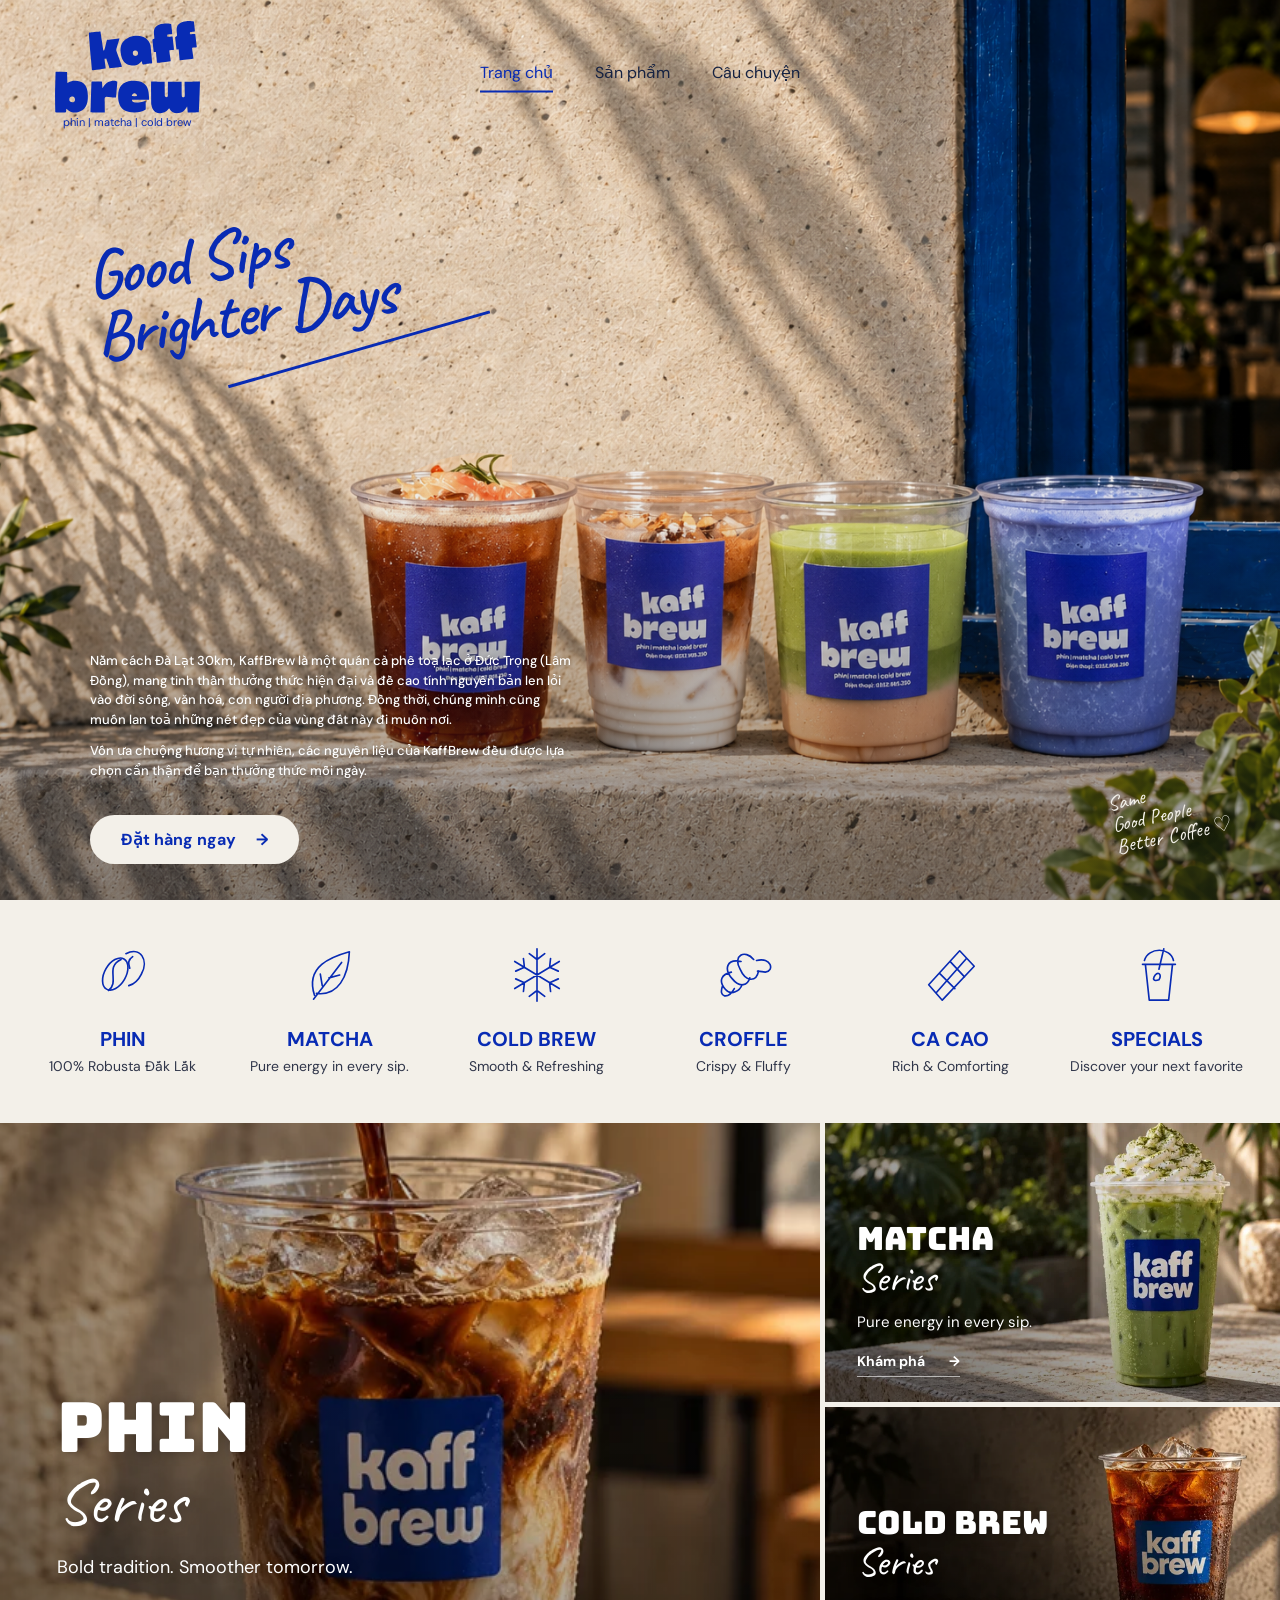
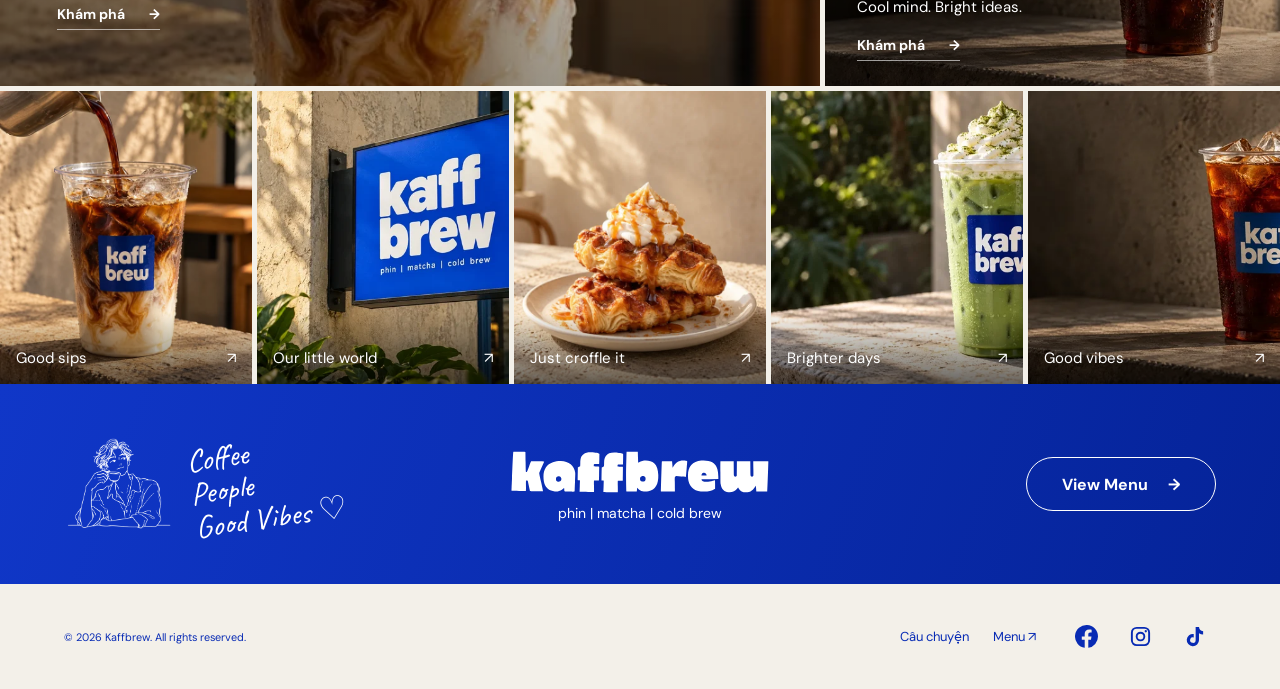
==== commit 135f48eb: "Restore natural concrete texture while preserving approved product pixels" ====
--- a/index.html
+++ b/index.html
@@ -1 +1 @@
-<!doctype html><html lang="en"><head><meta charset="utf-8"><meta name="viewport" content="width=device-width,initial-scale=1"><meta name="theme-color" content="#0728b7"><meta name="description" content="Kaffbrew — Good sips. Brighter days. Phin, matcha and cold brew."><title>Kaffbrew — Good Sips. Brighter Days.</title><link rel="icon" href="logo.jpg"><link rel="preconnect" href="https://fonts.googleapis.com"><link rel="preconnect" href="https://fonts.gstatic.com" crossorigin><link href="https://fonts.googleapis.com/css2?family=Bungee&family=Barlow+Condensed:wght@600;700;800&family=Caveat:wght@500;600;700&family=DM+Sans:wght@400;500;600;700;800&display=swap" rel="stylesheet"><link rel="stylesheet" href="style.css?v=20261011-iphone"></head><body><header id="header"><a class="brand" href="?" aria-label="Kaffbrew home"><span class="logo"></span><small>phin | matcha | cold brew</small></a><nav id="navigation" aria-label="Main navigation"><a href="?" data-page="home">Trang chủ</a><a href="?view=menu" data-page="menu">Sản phẩm</a><a href="?view=story" data-page="story">Câu chuyện</a></nav><button class="menu-toggle" aria-expanded="false" aria-controls="navigation" aria-label="Open navigation">☰</button></header><main id="main" tabindex="-1"><section class="hero"><img class="hero-photo" src="hero-integrated.png" width="1536" height="1024" alt="" fetchpriority="high"><div class="hero-copy"><h1>Good Sips<br>Brighter Days</h1><div class="hero-intro" lang="vi"><p>Nằm cách Đà Lạt 30km, KaffBrew là một quán cà phê toạ lạc ở Đức Trọng (Lâm Đồng), mang tinh thần thưởng thức hiện đại và đề cao tính nguyên bản len lỏi vào đời sống, văn hoá, con người địa phương. Đồng thời, chúng mình cũng muốn lan toả những nét đẹp của vùng đất này đi muôn nơi.</p><p>Vốn ưa chuộng hương vị tự nhiên, các nguyên liệu của KaffBrew đều được lựa chọn cẩn thận để bạn thưởng thức mỗi ngày.</p></div><a class="button" href="https://zalo.me/0352905250" target="_blank" rel="noopener noreferrer">Đặt hàng ngay <span>→</span></a></div><p class="hand hero-note">Same<br>Good People<br>Better Coffee ♡</p></section><section class="categories" aria-label="Explore our menu"><a class="category" href="?view=menu&category=phin"><svg viewBox="0 0 64 64" aria-hidden="true"><ellipse cx="24" cy="31" rx="11" ry="18" transform="rotate(30 24 31)"/><path d="M30 16c-17 8-1 23-13 32M35 10c15-8 24 7 16 21-3 6-6 10-13 12M42 13c-6 4-4 8-3 12"/></svg><strong>PHIN</strong><small>100% Robusta Đắk Lắk</small></a><a class="category" href="?view=menu&category=matcha"><svg viewBox="0 0 64 64" aria-hidden="true"><path d="M16 53C6 23 34 13 52 8c-1 26-12 46-34 43M15 57l29-38M24 43l-2-12m9 4 11-3"/></svg><strong>MATCHA</strong><small>Pure energy in every sip.</small></a><a class="category" href="?view=menu&category=cold-brew"><svg viewBox="0 0 64 64" aria-hidden="true"><path d="M32 5v54M9 18l46 28M9 46l46-28M24 10l8 6 8-6M24 54l8-6 8 6M10 28l9-4-1-9M46 49l-1-9 9-4M10 36l9 4-1 9M46 15l-1 9 9 4"/></svg><strong>COLD BREW</strong><small>Smooth & Refreshing</small></a><a class="category" href="?view=menu&category=croffle"><svg viewBox="0 0 64 64" aria-hidden="true"><path d="M11 43C6 56 17 57 23 46M20 29c-10 2-14 9-6 18 6 7 15 1 17-5M30 18c-15-3-18 8-9 18 8 10 16 6 18-1M43 16c-9-11-22-4-14 10 6 14 17 13 19 2M46 17c15-4 19 11 9 12l-8-1"/></svg><strong>CROFFLE</strong><small>Crispy & Fluffy</small></a><a class="category" href="?view=menu&category=ca-cao"><svg viewBox="0 0 64 64" aria-hidden="true"><path d="M10 42 42 7l15 16-33 35zM21 30l16 16M32 18l15 16M18 50l31-35"/></svg><strong>CA CAO</strong><small>Rich & Comforting</small></a><a class="category" href="?view=menu"><svg viewBox="0 0 64 64" aria-hidden="true"><path d="m20 21 4 37h20l4-37M17 21h34M19 17c4-14 27-14 30 0M39 5l-5 21M29 34c3-7 9-3 5 3-6 2-6-1-5-3"/></svg><strong>SPECIALS</strong><small>Discover your next favorite</small></a></section><section class="editorial editorial-series" aria-label="Coffee series"><a class="photo series-card series-featured" href="?view=menu&category=matcha" aria-label="Explore MATCHA Series"><img class="" src="matcha.webp" srcset="matcha-small.webp 700w, matcha.webp 1400w" sizes="(max-width:600px) 100vw, 50vw" alt="Iced matcha with cream in a Kaffbrew cup" width="1200" height="1000" loading="lazy" decoding="async"><div class="series-overlay"><h2>MATCHA</h2><span class="hand">Series</span><p>Pure energy in every sip.</p><span class="series-link">Khám phá <span aria-hidden="true">→</span></span></div></a><div class="right-panels"><a class="photo series-card" href="?view=menu&category=phin" aria-label="Explore PHIN Series"><img class="" src="phin.webp" srcset="phin-small.webp 700w, phin.webp 1400w" sizes="(max-width:600px) 100vw, 50vw" alt="Vietnamese iced milk coffee being poured" width="1200" height="1000" loading="lazy" decoding="async"><div class="series-overlay"><h2>PHIN</h2><span class="hand">Series</span><p>Bold tradition. Smoother tomorrow.</p><span class="series-link">Khám phá <span aria-hidden="true">→</span></span></div></a><a class="photo series-card" href="?view=menu&category=cold-brew" aria-label="Explore COLD BREW Series"><img class="" src="cold-brew.webp" srcset="cold-brew-small.webp 700w, cold-brew.webp 1400w" sizes="(max-width:600px) 100vw, 50vw" alt="Iced cold brew in a Kaffbrew cup" width="1200" height="1000" loading="lazy" decoding="async"><div class="series-overlay"><h2>COLD BREW</h2><span class="hand">Series</span><p>Cool mind. Bright ideas.</p><span class="series-link">Khám phá <span aria-hidden="true">→</span></span></div></a></div></section><section class="gallery" aria-label="A taste of Kaffbrew"><a class="photo" href="?view=menu&category=phin"><img class="" src="phin.webp" srcset="phin-small.webp 700w, phin.webp 1400w" sizes="(max-width:600px) 100vw, 50vw" alt="Good sips" width="1200" height="1000" loading="lazy" decoding="async"><span class="gallery-label">Good sips<span>↗</span></span></a><a class="photo" href="?view=story"><img class="" src="sign.webp" srcset="sign-small.webp 700w, sign.webp 1400w" sizes="(max-width:600px) 100vw, 50vw" alt="Our little world" width="1200" height="1000" loading="lazy" decoding="async"><span class="gallery-label">Our little world<span>↗</span></span></a><a class="photo" href="?view=menu&category=croffle"><img class="" src="croffle.webp" srcset="croffle-small.webp 700w, croffle.webp 1400w" sizes="(max-width:600px) 100vw, 50vw" alt="Just croffle it" width="1200" height="1000" loading="lazy" decoding="async"><span class="gallery-label">Just croffle it<span>↗</span></span></a><a class="photo" href="?view=menu&category=matcha"><img class="" src="matcha.webp" srcset="matcha-small.webp 700w, matcha.webp 1400w" sizes="(max-width:600px) 100vw, 50vw" alt="Brighter days" width="1200" height="1000" loading="lazy" decoding="async"><span class="gallery-label">Brighter days<span>↗</span></span></a><a class="photo" href="?view=menu&category=cold-brew"><img class="" src="cold-brew.webp" srcset="cold-brew-small.webp 700w, cold-brew.webp 1400w" sizes="(max-width:600px) 100vw, 50vw" alt="Good vibes" width="1200" height="1000" loading="lazy" decoding="async"><span class="gallery-label">Good vibes<span>↗</span></span></a></section></main><footer id="footer"><div class="brand-band"><div class="footer-character"><img class="footer-doodle" src="doodle.webp" width="130" height="150" alt="" loading="lazy"><p class="hand">Coffee<br>People<br>Good Vibes ♡</p></div><a class="footer-word" href="?" aria-label="Kaffbrew home"><span class="footer-logo-art" aria-hidden="true"></span><span class="footer-logo-type" aria-hidden="true"><span class="kaff">kaff</span><span class="brew">brew</span></span><small>phin | matcha | cold brew</small></a><a class="button outline" href="?view=menu">View Menu <span>→</span></a></div><div class="utility"><small>© 2026 Kaffbrew. All rights reserved.</small><div class="footer-links"><a href="?view=story">Câu chuyện</a><a href="?view=menu">Menu ↗</a></div><div class="footer-socials" aria-label="Kaffbrew social media"><span class="social-icon" data-social="facebook" role="img" aria-label="Facebook — profile link coming soon" title="Facebook"><svg viewBox="0 0 24 24" aria-hidden="true"><path d="M24 12a12 12 0 1 0-13.875 11.855v-8.386H7.078V12h3.047V9.356c0-3.007 1.792-4.669 4.533-4.669 1.312 0 2.686.234 2.686.234v2.953h-1.513c-1.491 0-1.956.925-1.956 1.874V12h3.328l-.532 3.469h-2.796v8.386A12.003 12.003 0 0 0 24 12Z"/></svg></span><span class="social-icon" data-social="instagram" role="img" aria-label="Instagram — profile link coming soon" title="Instagram"><svg viewBox="0 0 24 24" aria-hidden="true"><rect x="3" y="3" width="18" height="18" rx="5" fill="none" stroke="currentColor" stroke-width="2"/><circle cx="12" cy="12" r="4" fill="none" stroke="currentColor" stroke-width="2"/><circle cx="17.5" cy="6.5" r="1.2"/></svg></span><span class="social-icon" data-social="tiktok" role="img" aria-label="Tiktok — profile link coming soon" title="Tiktok"><svg viewBox="0 0 24 24" aria-hidden="true"><path d="M16.7 2c.3 2.6 1.8 4.2 4.3 4.4v3.5a9 9 0 0 1-4.3-1.3v7.1a6.4 6.4 0 1 1-5.5-6.3V13a2.9 2.9 0 1 0 2 2.7V2z"/></svg></span></div></div></footer><script type="module" src="app.js?v=20261011-iphone"></script></body></html>
+<!doctype html><html lang="en"><head><meta charset="utf-8"><meta name="viewport" content="width=device-width,initial-scale=1"><meta name="theme-color" content="#0728b7"><meta name="description" content="Kaffbrew — Good sips. Brighter days. Phin, matcha and cold brew."><title>Kaffbrew — Good Sips. Brighter Days.</title><link rel="icon" href="logo.jpg"><link rel="preconnect" href="https://fonts.googleapis.com"><link rel="preconnect" href="https://fonts.gstatic.com" crossorigin><link href="https://fonts.googleapis.com/css2?family=Bungee&family=Barlow+Condensed:wght@600;700;800&family=Caveat:wght@500;600;700&family=DM+Sans:wght@400;500;600;700;800&display=swap" rel="stylesheet"><link rel="stylesheet" href="style.css?v=20261011-concrete"></head><body><header id="header"><a class="brand" href="?" aria-label="Kaffbrew home"><span class="logo"></span><small>phin | matcha | cold brew</small></a><nav id="navigation" aria-label="Main navigation"><a href="?" data-page="home">Trang chủ</a><a href="?view=menu" data-page="menu">Sản phẩm</a><a href="?view=story" data-page="story">Câu chuyện</a></nav><button class="menu-toggle" aria-expanded="false" aria-controls="navigation" aria-label="Open navigation">☰</button></header><main id="main" tabindex="-1"><section class="hero"><img class="hero-photo" src="hero-concrete-natural.png" width="1536" height="1024" alt="" fetchpriority="high"><img class="hero-photo hero-products-preserved" src="hero-integrated.png" width="1536" height="1024" alt="" aria-hidden="true"><div class="hero-copy"><h1>Good Sips<br>Brighter Days</h1><div class="hero-intro" lang="vi"><p>Nằm cách Đà Lạt 30km, KaffBrew là một quán cà phê toạ lạc ở Đức Trọng (Lâm Đồng), mang tinh thần thưởng thức hiện đại và đề cao tính nguyên bản len lỏi vào đời sống, văn hoá, con người địa phương. Đồng thời, chúng mình cũng muốn lan toả những nét đẹp của vùng đất này đi muôn nơi.</p><p>Vốn ưa chuộng hương vị tự nhiên, các nguyên liệu của KaffBrew đều được lựa chọn cẩn thận để bạn thưởng thức mỗi ngày.</p></div><a class="button" href="https://zalo.me/0352905250" target="_blank" rel="noopener noreferrer">Đặt hàng ngay <span>→</span></a></div><p class="hand hero-note">Same<br>Good People<br>Better Coffee ♡</p></section><section class="categories" aria-label="Explore our menu"><a class="category" href="?view=menu&category=phin"><svg viewBox="0 0 64 64" aria-hidden="true"><ellipse cx="24" cy="31" rx="11" ry="18" transform="rotate(30 24 31)"/><path d="M30 16c-17 8-1 23-13 32M35 10c15-8 24 7 16 21-3 6-6 10-13 12M42 13c-6 4-4 8-3 12"/></svg><strong>PHIN</strong><small>100% Robusta Đắk Lắk</small></a><a class="category" href="?view=menu&category=matcha"><svg viewBox="0 0 64 64" aria-hidden="true"><path d="M16 53C6 23 34 13 52 8c-1 26-12 46-34 43M15 57l29-38M24 43l-2-12m9 4 11-3"/></svg><strong>MATCHA</strong><small>Pure energy in every sip.</small></a><a class="category" href="?view=menu&category=cold-brew"><svg viewBox="0 0 64 64" aria-hidden="true"><path d="M32 5v54M9 18l46 28M9 46l46-28M24 10l8 6 8-6M24 54l8-6 8 6M10 28l9-4-1-9M46 49l-1-9 9-4M10 36l9 4-1 9M46 15l-1 9 9 4"/></svg><strong>COLD BREW</strong><small>Smooth & Refreshing</small></a><a class="category" href="?view=menu&category=croffle"><svg viewBox="0 0 64 64" aria-hidden="true"><path d="M11 43C6 56 17 57 23 46M20 29c-10 2-14 9-6 18 6 7 15 1 17-5M30 18c-15-3-18 8-9 18 8 10 16 6 18-1M43 16c-9-11-22-4-14 10 6 14 17 13 19 2M46 17c15-4 19 11 9 12l-8-1"/></svg><strong>CROFFLE</strong><small>Crispy & Fluffy</small></a><a class="category" href="?view=menu&category=ca-cao"><svg viewBox="0 0 64 64" aria-hidden="true"><path d="M10 42 42 7l15 16-33 35zM21 30l16 16M32 18l15 16M18 50l31-35"/></svg><strong>CA CAO</strong><small>Rich & Comforting</small></a><a class="category" href="?view=menu"><svg viewBox="0 0 64 64" aria-hidden="true"><path d="m20 21 4 37h20l4-37M17 21h34M19 17c4-14 27-14 30 0M39 5l-5 21M29 34c3-7 9-3 5 3-6 2-6-1-5-3"/></svg><strong>SPECIALS</strong><small>Discover your next favorite</small></a></section><section class="editorial editorial-series" aria-label="Coffee series"><a class="photo series-card series-featured" href="?view=menu&category=matcha" aria-label="Explore MATCHA Series"><img class="" src="matcha.webp" srcset="matcha-small.webp 700w, matcha.webp 1400w" sizes="(max-width:600px) 100vw, 50vw" alt="Iced matcha with cream in a Kaffbrew cup" width="1200" height="1000" loading="lazy" decoding="async"><div class="series-overlay"><h2>MATCHA</h2><span class="hand">Series</span><p>Pure energy in every sip.</p><span class="series-link">Khám phá <span aria-hidden="true">→</span></span></div></a><div class="right-panels"><a class="photo series-card" href="?view=menu&category=phin" aria-label="Explore PHIN Series"><img class="" src="phin.webp" srcset="phin-small.webp 700w, phin.webp 1400w" sizes="(max-width:600px) 100vw, 50vw" alt="Vietnamese iced milk coffee being poured" width="1200" height="1000" loading="lazy" decoding="async"><div class="series-overlay"><h2>PHIN</h2><span class="hand">Series</span><p>Bold tradition. Smoother tomorrow.</p><span class="series-link">Khám phá <span aria-hidden="true">→</span></span></div></a><a class="photo series-card" href="?view=menu&category=cold-brew" aria-label="Explore COLD BREW Series"><img class="" src="cold-brew.webp" srcset="cold-brew-small.webp 700w, cold-brew.webp 1400w" sizes="(max-width:600px) 100vw, 50vw" alt="Iced cold brew in a Kaffbrew cup" width="1200" height="1000" loading="lazy" decoding="async"><div class="series-overlay"><h2>COLD BREW</h2><span class="hand">Series</span><p>Cool mind. Bright ideas.</p><span class="series-link">Khám phá <span aria-hidden="true">→</span></span></div></a></div></section><section class="gallery" aria-label="A taste of Kaffbrew"><a class="photo" href="?view=menu&category=phin"><img class="" src="phin.webp" srcset="phin-small.webp 700w, phin.webp 1400w" sizes="(max-width:600px) 100vw, 50vw" alt="Good sips" width="1200" height="1000" loading="lazy" decoding="async"><span class="gallery-label">Good sips<span>↗</span></span></a><a class="photo" href="?view=story"><img class="" src="sign.webp" srcset="sign-small.webp 700w, sign.webp 1400w" sizes="(max-width:600px) 100vw, 50vw" alt="Our little world" width="1200" height="1000" loading="lazy" decoding="async"><span class="gallery-label">Our little world<span>↗</span></span></a><a class="photo" href="?view=menu&category=croffle"><img class="" src="croffle.webp" srcset="croffle-small.webp 700w, croffle.webp 1400w" sizes="(max-width:600px) 100vw, 50vw" alt="Just croffle it" width="1200" height="1000" loading="lazy" decoding="async"><span class="gallery-label">Just croffle it<span>↗</span></span></a><a class="photo" href="?view=menu&category=matcha"><img class="" src="matcha.webp" srcset="matcha-small.webp 700w, matcha.webp 1400w" sizes="(max-width:600px) 100vw, 50vw" alt="Brighter days" width="1200" height="1000" loading="lazy" decoding="async"><span class="gallery-label">Brighter days<span>↗</span></span></a><a class="photo" href="?view=menu&category=cold-brew"><img class="" src="cold-brew.webp" srcset="cold-brew-small.webp 700w, cold-brew.webp 1400w" sizes="(max-width:600px) 100vw, 50vw" alt="Good vibes" width="1200" height="1000" loading="lazy" decoding="async"><span class="gallery-label">Good vibes<span>↗</span></span></a></section></main><footer id="footer"><div class="brand-band"><div class="footer-character"><img class="footer-doodle" src="doodle.webp" width="130" height="150" alt="" loading="lazy"><p class="hand">Coffee<br>People<br>Good Vibes ♡</p></div><a class="footer-word" href="?" aria-label="Kaffbrew home"><span class="footer-logo-art" aria-hidden="true"></span><span class="footer-logo-type" aria-hidden="true"><span class="kaff">kaff</span><span class="brew">brew</span></span><small>phin | matcha | cold brew</small></a><a class="button outline" href="?view=menu">View Menu <span>→</span></a></div><div class="utility"><small>© 2026 Kaffbrew. All rights reserved.</small><div class="footer-links"><a href="?view=story">Câu chuyện</a><a href="?view=menu">Menu ↗</a></div><div class="footer-socials" aria-label="Kaffbrew social media"><span class="social-icon" data-social="facebook" role="img" aria-label="Facebook — profile link coming soon" title="Facebook"><svg viewBox="0 0 24 24" aria-hidden="true"><path d="M24 12a12 12 0 1 0-13.875 11.855v-8.386H7.078V12h3.047V9.356c0-3.007 1.792-4.669 4.533-4.669 1.312 0 2.686.234 2.686.234v2.953h-1.513c-1.491 0-1.956.925-1.956 1.874V12h3.328l-.532 3.469h-2.796v8.386A12.003 12.003 0 0 0 24 12Z"/></svg></span><span class="social-icon" data-social="instagram" role="img" aria-label="Instagram — profile link coming soon" title="Instagram"><svg viewBox="0 0 24 24" aria-hidden="true"><rect x="3" y="3" width="18" height="18" rx="5" fill="none" stroke="currentColor" stroke-width="2"/><circle cx="12" cy="12" r="4" fill="none" stroke="currentColor" stroke-width="2"/><circle cx="17.5" cy="6.5" r="1.2"/></svg></span><span class="social-icon" data-social="tiktok" role="img" aria-label="Tiktok — profile link coming soon" title="Tiktok"><svg viewBox="0 0 24 24" aria-hidden="true"><path d="M16.7 2c.3 2.6 1.8 4.2 4.3 4.4v3.5a9 9 0 0 1-4.3-1.3v7.1a6.4 6.4 0 1 1-5.5-6.3V13a2.9 2.9 0 1 0 2 2.7V2z"/></svg></span></div></div></footer><script type="module" src="app.js?v=20261011-concrete"></script></body></html>
--- a/style.css
+++ b/style.css
@@ -146,3 +146,9 @@
 }
 @media(max-width:600px){.hero .hero-intro{width:calc(100% + 12vw);margin:28px -6vw -30px;padding:24px 6vw 16px;background:var(--cream)}}
 @media(max-width:600px){.hero .hero-copy>.button{margin-top:calc(66vw + 70px)}}
+
+/* Keep the approved product pixels over the restored concrete photograph. */
+.hero-products-preserved{clip-path:polygon(28.5% 54%,29.5% 53%,32% 52.5%,34.5% 51%,37% 50.3%,40% 50.5%,40% 52.5%,43% 52.8%,45.4% 53.2%,48% 52.4%,55% 52.3%,59.5% 53%,60% 54%,64% 53.6%,72% 53.6%,74.8% 54.5%,75% 53.6%,79% 52.9%,87% 52.9%,91.8% 54%,91.8% 55%,91% 56%,89.3% 82.7%,88% 83.8%,84% 84.2%,80% 83.8%,77.2% 82.7%,75.2% 60%,74% 60%,73.2% 82.4%,72.5% 83.8%,70% 84.8%,64% 84.8%,61% 83.8%,60.4% 82.7%,59% 63%,58% 64%,57.4% 82%,56% 83.5%,51% 84%,48% 83.5%,46.6% 82%,45% 63%,44% 63%,42.8% 81.5%,41.5% 82.8%,37% 83.3%,33% 82.8%,31% 81.5%,29% 57%);pointer-events:none}
+.hero{background-image:url('hero-concrete-natural.png')}
+@media(max-aspect-ratio:4/3){.hero{background-size:auto 1800px;background-position:left top}}
+@media(max-width:600px){.hero{background-size:auto 1024px;background-position:left top}}
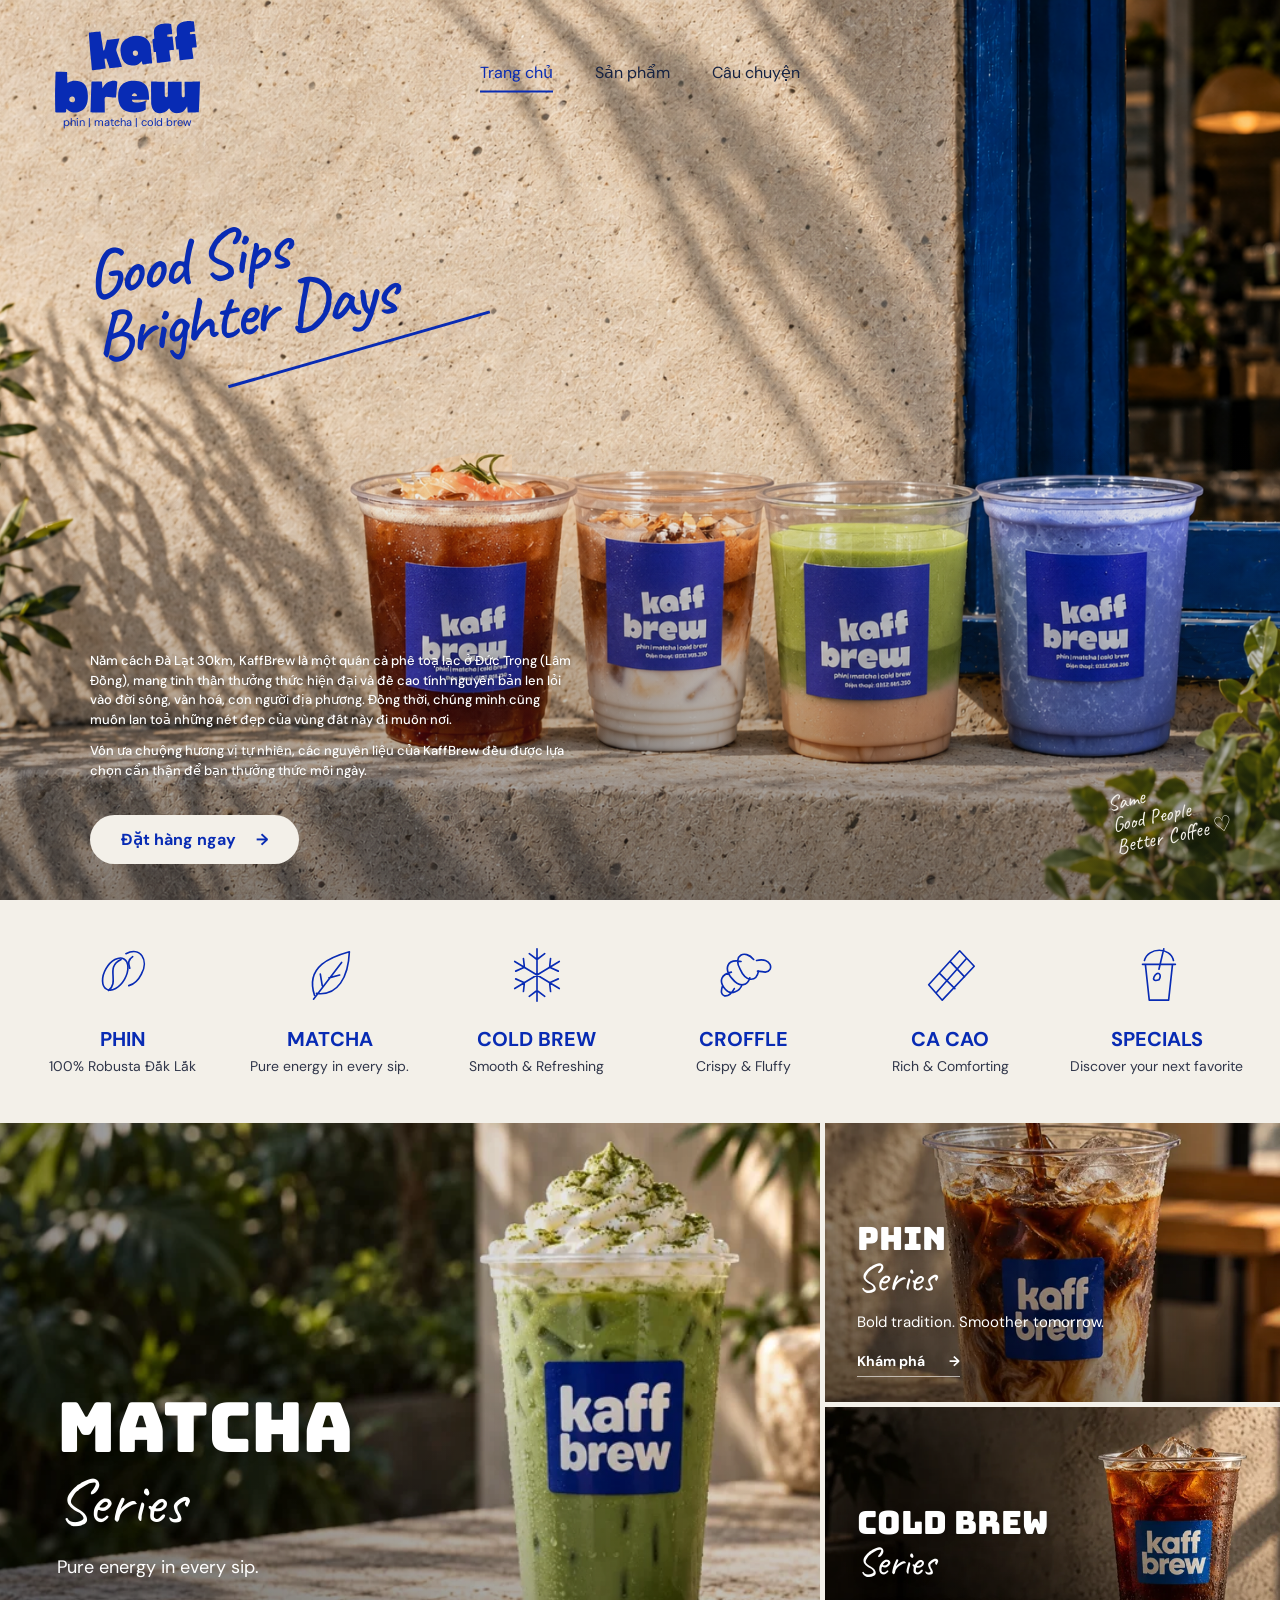
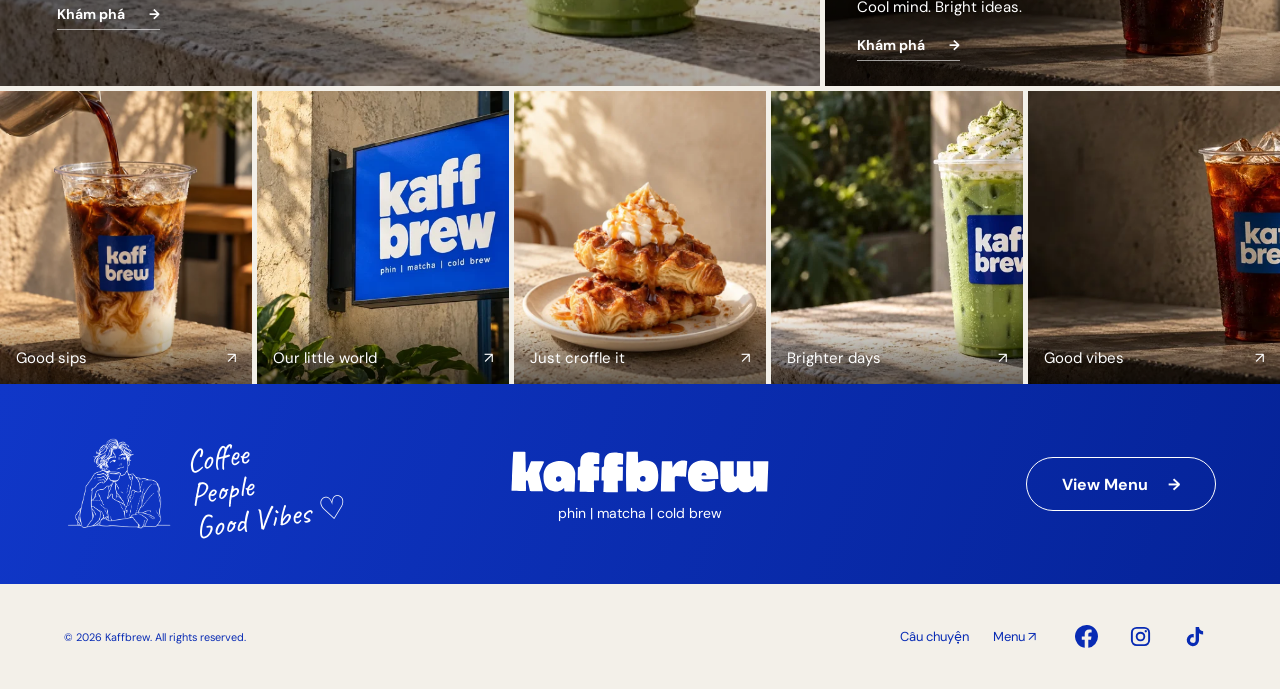
==== commit c4a49f98: "Refresh concrete hero stylesheet cache" ====
--- a/index.html
+++ b/index.html
@@ -1 +1 @@
-<!doctype html><html lang="en"><head><meta charset="utf-8"><meta name="viewport" content="width=device-width,initial-scale=1"><meta name="theme-color" content="#0728b7"><meta name="description" content="Kaffbrew — Good sips. Brighter days. Phin, matcha and cold brew."><title>Kaffbrew — Good Sips. Brighter Days.</title><link rel="icon" href="logo.jpg"><link rel="preconnect" href="https://fonts.googleapis.com"><link rel="preconnect" href="https://fonts.gstatic.com" crossorigin><link href="https://fonts.googleapis.com/css2?family=Bungee&family=Barlow+Condensed:wght@600;700;800&family=Caveat:wght@500;600;700&family=DM+Sans:wght@400;500;600;700;800&display=swap" rel="stylesheet"><link rel="stylesheet" href="style.css?v=20261011-concrete"></head><body><header id="header"><a class="brand" href="?" aria-label="Kaffbrew home"><span class="logo"></span><small>phin | matcha | cold brew</small></a><nav id="navigation" aria-label="Main navigation"><a href="?" data-page="home">Trang chủ</a><a href="?view=menu" data-page="menu">Sản phẩm</a><a href="?view=story" data-page="story">Câu chuyện</a></nav><button class="menu-toggle" aria-expanded="false" aria-controls="navigation" aria-label="Open navigation">☰</button></header><main id="main" tabindex="-1"><section class="hero"><img class="hero-photo" src="hero-concrete-natural.png" width="1536" height="1024" alt="" fetchpriority="high"><img class="hero-photo hero-products-preserved" src="hero-integrated.png" width="1536" height="1024" alt="" aria-hidden="true"><div class="hero-copy"><h1>Good Sips<br>Brighter Days</h1><div class="hero-intro" lang="vi"><p>Nằm cách Đà Lạt 30km, KaffBrew là một quán cà phê toạ lạc ở Đức Trọng (Lâm Đồng), mang tinh thần thưởng thức hiện đại và đề cao tính nguyên bản len lỏi vào đời sống, văn hoá, con người địa phương. Đồng thời, chúng mình cũng muốn lan toả những nét đẹp của vùng đất này đi muôn nơi.</p><p>Vốn ưa chuộng hương vị tự nhiên, các nguyên liệu của KaffBrew đều được lựa chọn cẩn thận để bạn thưởng thức mỗi ngày.</p></div><a class="button" href="https://zalo.me/0352905250" target="_blank" rel="noopener noreferrer">Đặt hàng ngay <span>→</span></a></div><p class="hand hero-note">Same<br>Good People<br>Better Coffee ♡</p></section><section class="categories" aria-label="Explore our menu"><a class="category" href="?view=menu&category=phin"><svg viewBox="0 0 64 64" aria-hidden="true"><ellipse cx="24" cy="31" rx="11" ry="18" transform="rotate(30 24 31)"/><path d="M30 16c-17 8-1 23-13 32M35 10c15-8 24 7 16 21-3 6-6 10-13 12M42 13c-6 4-4 8-3 12"/></svg><strong>PHIN</strong><small>100% Robusta Đắk Lắk</small></a><a class="category" href="?view=menu&category=matcha"><svg viewBox="0 0 64 64" aria-hidden="true"><path d="M16 53C6 23 34 13 52 8c-1 26-12 46-34 43M15 57l29-38M24 43l-2-12m9 4 11-3"/></svg><strong>MATCHA</strong><small>Pure energy in every sip.</small></a><a class="category" href="?view=menu&category=cold-brew"><svg viewBox="0 0 64 64" aria-hidden="true"><path d="M32 5v54M9 18l46 28M9 46l46-28M24 10l8 6 8-6M24 54l8-6 8 6M10 28l9-4-1-9M46 49l-1-9 9-4M10 36l9 4-1 9M46 15l-1 9 9 4"/></svg><strong>COLD BREW</strong><small>Smooth & Refreshing</small></a><a class="category" href="?view=menu&category=croffle"><svg viewBox="0 0 64 64" aria-hidden="true"><path d="M11 43C6 56 17 57 23 46M20 29c-10 2-14 9-6 18 6 7 15 1 17-5M30 18c-15-3-18 8-9 18 8 10 16 6 18-1M43 16c-9-11-22-4-14 10 6 14 17 13 19 2M46 17c15-4 19 11 9 12l-8-1"/></svg><strong>CROFFLE</strong><small>Crispy & Fluffy</small></a><a class="category" href="?view=menu&category=ca-cao"><svg viewBox="0 0 64 64" aria-hidden="true"><path d="M10 42 42 7l15 16-33 35zM21 30l16 16M32 18l15 16M18 50l31-35"/></svg><strong>CA CAO</strong><small>Rich & Comforting</small></a><a class="category" href="?view=menu"><svg viewBox="0 0 64 64" aria-hidden="true"><path d="m20 21 4 37h20l4-37M17 21h34M19 17c4-14 27-14 30 0M39 5l-5 21M29 34c3-7 9-3 5 3-6 2-6-1-5-3"/></svg><strong>SPECIALS</strong><small>Discover your next favorite</small></a></section><section class="editorial editorial-series" aria-label="Coffee series"><a class="photo series-card series-featured" href="?view=menu&category=matcha" aria-label="Explore MATCHA Series"><img class="" src="matcha.webp" srcset="matcha-small.webp 700w, matcha.webp 1400w" sizes="(max-width:600px) 100vw, 50vw" alt="Iced matcha with cream in a Kaffbrew cup" width="1200" height="1000" loading="lazy" decoding="async"><div class="series-overlay"><h2>MATCHA</h2><span class="hand">Series</span><p>Pure energy in every sip.</p><span class="series-link">Khám phá <span aria-hidden="true">→</span></span></div></a><div class="right-panels"><a class="photo series-card" href="?view=menu&category=phin" aria-label="Explore PHIN Series"><img class="" src="phin.webp" srcset="phin-small.webp 700w, phin.webp 1400w" sizes="(max-width:600px) 100vw, 50vw" alt="Vietnamese iced milk coffee being poured" width="1200" height="1000" loading="lazy" decoding="async"><div class="series-overlay"><h2>PHIN</h2><span class="hand">Series</span><p>Bold tradition. Smoother tomorrow.</p><span class="series-link">Khám phá <span aria-hidden="true">→</span></span></div></a><a class="photo series-card" href="?view=menu&category=cold-brew" aria-label="Explore COLD BREW Series"><img class="" src="cold-brew.webp" srcset="cold-brew-small.webp 700w, cold-brew.webp 1400w" sizes="(max-width:600px) 100vw, 50vw" alt="Iced cold brew in a Kaffbrew cup" width="1200" height="1000" loading="lazy" decoding="async"><div class="series-overlay"><h2>COLD BREW</h2><span class="hand">Series</span><p>Cool mind. Bright ideas.</p><span class="series-link">Khám phá <span aria-hidden="true">→</span></span></div></a></div></section><section class="gallery" aria-label="A taste of Kaffbrew"><a class="photo" href="?view=menu&category=phin"><img class="" src="phin.webp" srcset="phin-small.webp 700w, phin.webp 1400w" sizes="(max-width:600px) 100vw, 50vw" alt="Good sips" width="1200" height="1000" loading="lazy" decoding="async"><span class="gallery-label">Good sips<span>↗</span></span></a><a class="photo" href="?view=story"><img class="" src="sign.webp" srcset="sign-small.webp 700w, sign.webp 1400w" sizes="(max-width:600px) 100vw, 50vw" alt="Our little world" width="1200" height="1000" loading="lazy" decoding="async"><span class="gallery-label">Our little world<span>↗</span></span></a><a class="photo" href="?view=menu&category=croffle"><img class="" src="croffle.webp" srcset="croffle-small.webp 700w, croffle.webp 1400w" sizes="(max-width:600px) 100vw, 50vw" alt="Just croffle it" width="1200" height="1000" loading="lazy" decoding="async"><span class="gallery-label">Just croffle it<span>↗</span></span></a><a class="photo" href="?view=menu&category=matcha"><img class="" src="matcha.webp" srcset="matcha-small.webp 700w, matcha.webp 1400w" sizes="(max-width:600px) 100vw, 50vw" alt="Brighter days" width="1200" height="1000" loading="lazy" decoding="async"><span class="gallery-label">Brighter days<span>↗</span></span></a><a class="photo" href="?view=menu&category=cold-brew"><img class="" src="cold-brew.webp" srcset="cold-brew-small.webp 700w, cold-brew.webp 1400w" sizes="(max-width:600px) 100vw, 50vw" alt="Good vibes" width="1200" height="1000" loading="lazy" decoding="async"><span class="gallery-label">Good vibes<span>↗</span></span></a></section></main><footer id="footer"><div class="brand-band"><div class="footer-character"><img class="footer-doodle" src="doodle.webp" width="130" height="150" alt="" loading="lazy"><p class="hand">Coffee<br>People<br>Good Vibes ♡</p></div><a class="footer-word" href="?" aria-label="Kaffbrew home"><span class="footer-logo-art" aria-hidden="true"></span><span class="footer-logo-type" aria-hidden="true"><span class="kaff">kaff</span><span class="brew">brew</span></span><small>phin | matcha | cold brew</small></a><a class="button outline" href="?view=menu">View Menu <span>→</span></a></div><div class="utility"><small>© 2026 Kaffbrew. All rights reserved.</small><div class="footer-links"><a href="?view=story">Câu chuyện</a><a href="?view=menu">Menu ↗</a></div><div class="footer-socials" aria-label="Kaffbrew social media"><span class="social-icon" data-social="facebook" role="img" aria-label="Facebook — profile link coming soon" title="Facebook"><svg viewBox="0 0 24 24" aria-hidden="true"><path d="M24 12a12 12 0 1 0-13.875 11.855v-8.386H7.078V12h3.047V9.356c0-3.007 1.792-4.669 4.533-4.669 1.312 0 2.686.234 2.686.234v2.953h-1.513c-1.491 0-1.956.925-1.956 1.874V12h3.328l-.532 3.469h-2.796v8.386A12.003 12.003 0 0 0 24 12Z"/></svg></span><span class="social-icon" data-social="instagram" role="img" aria-label="Instagram — profile link coming soon" title="Instagram"><svg viewBox="0 0 24 24" aria-hidden="true"><rect x="3" y="3" width="18" height="18" rx="5" fill="none" stroke="currentColor" stroke-width="2"/><circle cx="12" cy="12" r="4" fill="none" stroke="currentColor" stroke-width="2"/><circle cx="17.5" cy="6.5" r="1.2"/></svg></span><span class="social-icon" data-social="tiktok" role="img" aria-label="Tiktok — profile link coming soon" title="Tiktok"><svg viewBox="0 0 24 24" aria-hidden="true"><path d="M16.7 2c.3 2.6 1.8 4.2 4.3 4.4v3.5a9 9 0 0 1-4.3-1.3v7.1a6.4 6.4 0 1 1-5.5-6.3V13a2.9 2.9 0 1 0 2 2.7V2z"/></svg></span></div></div></footer><script type="module" src="app.js?v=20261011-concrete"></script></body></html>
+<!doctype html><html lang="en"><head><meta charset="utf-8"><meta name="viewport" content="width=device-width,initial-scale=1"><meta name="theme-color" content="#0728b7"><meta name="description" content="Kaffbrew — Good sips. Brighter days. Phin, matcha and cold brew."><title>Kaffbrew — Good Sips. Brighter Days.</title><link rel="icon" href="logo.jpg"><link rel="preconnect" href="https://fonts.googleapis.com"><link rel="preconnect" href="https://fonts.gstatic.com" crossorigin><link href="https://fonts.googleapis.com/css2?family=Bungee&family=Barlow+Condensed:wght@600;700;800&family=Caveat:wght@500;600;700&family=DM+Sans:wght@400;500;600;700;800&display=swap" rel="stylesheet"><link rel="stylesheet" href="style.css?v=20261011-concrete-final"></head><body><header id="header"><a class="brand" href="?" aria-label="Kaffbrew home"><span class="logo"></span><small>phin | matcha | cold brew</small></a><nav id="navigation" aria-label="Main navigation"><a href="?" data-page="home">Trang chủ</a><a href="?view=menu" data-page="menu">Sản phẩm</a><a href="?view=story" data-page="story">Câu chuyện</a></nav><button class="menu-toggle" aria-expanded="false" aria-controls="navigation" aria-label="Open navigation">☰</button></header><main id="main" tabindex="-1"><section class="hero"><img class="hero-photo" src="hero-concrete-natural.png" width="1536" height="1024" alt="" fetchpriority="high"><img class="hero-photo hero-products-preserved" src="hero-integrated.png" width="1536" height="1024" alt="" aria-hidden="true"><div class="hero-copy"><h1>Good Sips<br>Brighter Days</h1><div class="hero-intro" lang="vi"><p>Nằm cách Đà Lạt 30km, KaffBrew là một quán cà phê toạ lạc ở Đức Trọng (Lâm Đồng), mang tinh thần thưởng thức hiện đại và đề cao tính nguyên bản len lỏi vào đời sống, văn hoá, con người địa phương. Đồng thời, chúng mình cũng muốn lan toả những nét đẹp của vùng đất này đi muôn nơi.</p><p>Vốn ưa chuộng hương vị tự nhiên, các nguyên liệu của KaffBrew đều được lựa chọn cẩn thận để bạn thưởng thức mỗi ngày.</p></div><a class="button" href="https://zalo.me/0352905250" target="_blank" rel="noopener noreferrer">Đặt hàng ngay <span>→</span></a></div><p class="hand hero-note">Same<br>Good People<br>Better Coffee ♡</p></section><section class="categories" aria-label="Explore our menu"><a class="category" href="?view=menu&category=phin"><svg viewBox="0 0 64 64" aria-hidden="true"><ellipse cx="24" cy="31" rx="11" ry="18" transform="rotate(30 24 31)"/><path d="M30 16c-17 8-1 23-13 32M35 10c15-8 24 7 16 21-3 6-6 10-13 12M42 13c-6 4-4 8-3 12"/></svg><strong>PHIN</strong><small>100% Robusta Đắk Lắk</small></a><a class="category" href="?view=menu&category=matcha"><svg viewBox="0 0 64 64" aria-hidden="true"><path d="M16 53C6 23 34 13 52 8c-1 26-12 46-34 43M15 57l29-38M24 43l-2-12m9 4 11-3"/></svg><strong>MATCHA</strong><small>Pure energy in every sip.</small></a><a class="category" href="?view=menu&category=cold-brew"><svg viewBox="0 0 64 64" aria-hidden="true"><path d="M32 5v54M9 18l46 28M9 46l46-28M24 10l8 6 8-6M24 54l8-6 8 6M10 28l9-4-1-9M46 49l-1-9 9-4M10 36l9 4-1 9M46 15l-1 9 9 4"/></svg><strong>COLD BREW</strong><small>Smooth & Refreshing</small></a><a class="category" href="?view=menu&category=croffle"><svg viewBox="0 0 64 64" aria-hidden="true"><path d="M11 43C6 56 17 57 23 46M20 29c-10 2-14 9-6 18 6 7 15 1 17-5M30 18c-15-3-18 8-9 18 8 10 16 6 18-1M43 16c-9-11-22-4-14 10 6 14 17 13 19 2M46 17c15-4 19 11 9 12l-8-1"/></svg><strong>CROFFLE</strong><small>Crispy & Fluffy</small></a><a class="category" href="?view=menu&category=ca-cao"><svg viewBox="0 0 64 64" aria-hidden="true"><path d="M10 42 42 7l15 16-33 35zM21 30l16 16M32 18l15 16M18 50l31-35"/></svg><strong>CA CAO</strong><small>Rich & Comforting</small></a><a class="category" href="?view=menu"><svg viewBox="0 0 64 64" aria-hidden="true"><path d="m20 21 4 37h20l4-37M17 21h34M19 17c4-14 27-14 30 0M39 5l-5 21M29 34c3-7 9-3 5 3-6 2-6-1-5-3"/></svg><strong>SPECIALS</strong><small>Discover your next favorite</small></a></section><section class="editorial editorial-series" aria-label="Coffee series"><a class="photo series-card series-featured" href="?view=menu&category=matcha" aria-label="Explore MATCHA Series"><img class="" src="matcha.webp" srcset="matcha-small.webp 700w, matcha.webp 1400w" sizes="(max-width:600px) 100vw, 50vw" alt="Iced matcha with cream in a Kaffbrew cup" width="1200" height="1000" loading="lazy" decoding="async"><div class="series-overlay"><h2>MATCHA</h2><span class="hand">Series</span><p>Pure energy in every sip.</p><span class="series-link">Khám phá <span aria-hidden="true">→</span></span></div></a><div class="right-panels"><a class="photo series-card" href="?view=menu&category=phin" aria-label="Explore PHIN Series"><img class="" src="phin.webp" srcset="phin-small.webp 700w, phin.webp 1400w" sizes="(max-width:600px) 100vw, 50vw" alt="Vietnamese iced milk coffee being poured" width="1200" height="1000" loading="lazy" decoding="async"><div class="series-overlay"><h2>PHIN</h2><span class="hand">Series</span><p>Bold tradition. Smoother tomorrow.</p><span class="series-link">Khám phá <span aria-hidden="true">→</span></span></div></a><a class="photo series-card" href="?view=menu&category=cold-brew" aria-label="Explore COLD BREW Series"><img class="" src="cold-brew.webp" srcset="cold-brew-small.webp 700w, cold-brew.webp 1400w" sizes="(max-width:600px) 100vw, 50vw" alt="Iced cold brew in a Kaffbrew cup" width="1200" height="1000" loading="lazy" decoding="async"><div class="series-overlay"><h2>COLD BREW</h2><span class="hand">Series</span><p>Cool mind. Bright ideas.</p><span class="series-link">Khám phá <span aria-hidden="true">→</span></span></div></a></div></section><section class="gallery" aria-label="A taste of Kaffbrew"><a class="photo" href="?view=menu&category=phin"><img class="" src="phin.webp" srcset="phin-small.webp 700w, phin.webp 1400w" sizes="(max-width:600px) 100vw, 50vw" alt="Good sips" width="1200" height="1000" loading="lazy" decoding="async"><span class="gallery-label">Good sips<span>↗</span></span></a><a class="photo" href="?view=story"><img class="" src="sign.webp" srcset="sign-small.webp 700w, sign.webp 1400w" sizes="(max-width:600px) 100vw, 50vw" alt="Our little world" width="1200" height="1000" loading="lazy" decoding="async"><span class="gallery-label">Our little world<span>↗</span></span></a><a class="photo" href="?view=menu&category=croffle"><img class="" src="croffle.webp" srcset="croffle-small.webp 700w, croffle.webp 1400w" sizes="(max-width:600px) 100vw, 50vw" alt="Just croffle it" width="1200" height="1000" loading="lazy" decoding="async"><span class="gallery-label">Just croffle it<span>↗</span></span></a><a class="photo" href="?view=menu&category=matcha"><img class="" src="matcha.webp" srcset="matcha-small.webp 700w, matcha.webp 1400w" sizes="(max-width:600px) 100vw, 50vw" alt="Brighter days" width="1200" height="1000" loading="lazy" decoding="async"><span class="gallery-label">Brighter days<span>↗</span></span></a><a class="photo" href="?view=menu&category=cold-brew"><img class="" src="cold-brew.webp" srcset="cold-brew-small.webp 700w, cold-brew.webp 1400w" sizes="(max-width:600px) 100vw, 50vw" alt="Good vibes" width="1200" height="1000" loading="lazy" decoding="async"><span class="gallery-label">Good vibes<span>↗</span></span></a></section></main><footer id="footer"><div class="brand-band"><div class="footer-character"><img class="footer-doodle" src="doodle.webp" width="130" height="150" alt="" loading="lazy"><p class="hand">Coffee<br>People<br>Good Vibes ♡</p></div><a class="footer-word" href="?" aria-label="Kaffbrew home"><span class="footer-logo-art" aria-hidden="true"></span><span class="footer-logo-type" aria-hidden="true"><span class="kaff">kaff</span><span class="brew">brew</span></span><small>phin | matcha | cold brew</small></a><a class="button outline" href="?view=menu">View Menu <span>→</span></a></div><div class="utility"><small>© 2026 Kaffbrew. All rights reserved.</small><div class="footer-links"><a href="?view=story">Câu chuyện</a><a href="?view=menu">Menu ↗</a></div><div class="footer-socials" aria-label="Kaffbrew social media"><span class="social-icon" data-social="facebook" role="img" aria-label="Facebook — profile link coming soon" title="Facebook"><svg viewBox="0 0 24 24" aria-hidden="true"><path d="M24 12a12 12 0 1 0-13.875 11.855v-8.386H7.078V12h3.047V9.356c0-3.007 1.792-4.669 4.533-4.669 1.312 0 2.686.234 2.686.234v2.953h-1.513c-1.491 0-1.956.925-1.956 1.874V12h3.328l-.532 3.469h-2.796v8.386A12.003 12.003 0 0 0 24 12Z"/></svg></span><span class="social-icon" data-social="instagram" role="img" aria-label="Instagram — profile link coming soon" title="Instagram"><svg viewBox="0 0 24 24" aria-hidden="true"><rect x="3" y="3" width="18" height="18" rx="5" fill="none" stroke="currentColor" stroke-width="2"/><circle cx="12" cy="12" r="4" fill="none" stroke="currentColor" stroke-width="2"/><circle cx="17.5" cy="6.5" r="1.2"/></svg></span><span class="social-icon" data-social="tiktok" role="img" aria-label="Tiktok — profile link coming soon" title="Tiktok"><svg viewBox="0 0 24 24" aria-hidden="true"><path d="M16.7 2c.3 2.6 1.8 4.2 4.3 4.4v3.5a9 9 0 0 1-4.3-1.3v7.1a6.4 6.4 0 1 1-5.5-6.3V13a2.9 2.9 0 1 0 2 2.7V2z"/></svg></span></div></div></footer><script type="module" src="app.js?v=20261011-concrete-final"></script></body></html>
--- a/style.css
+++ b/style.css
@@ -152,3 +152,5 @@
 .hero{background-image:url('hero-concrete-natural.png')}
 @media(max-aspect-ratio:4/3){.hero{background-size:auto 1800px;background-position:left top}}
 @media(max-width:600px){.hero{background-size:auto 1024px;background-position:left top}}
+
+@media(min-aspect-ratio:4/3) and (min-width:601px){.hero .hero-products-preserved{inset:auto 0 0;width:100%;height:auto;min-height:100%;object-fit:cover}}
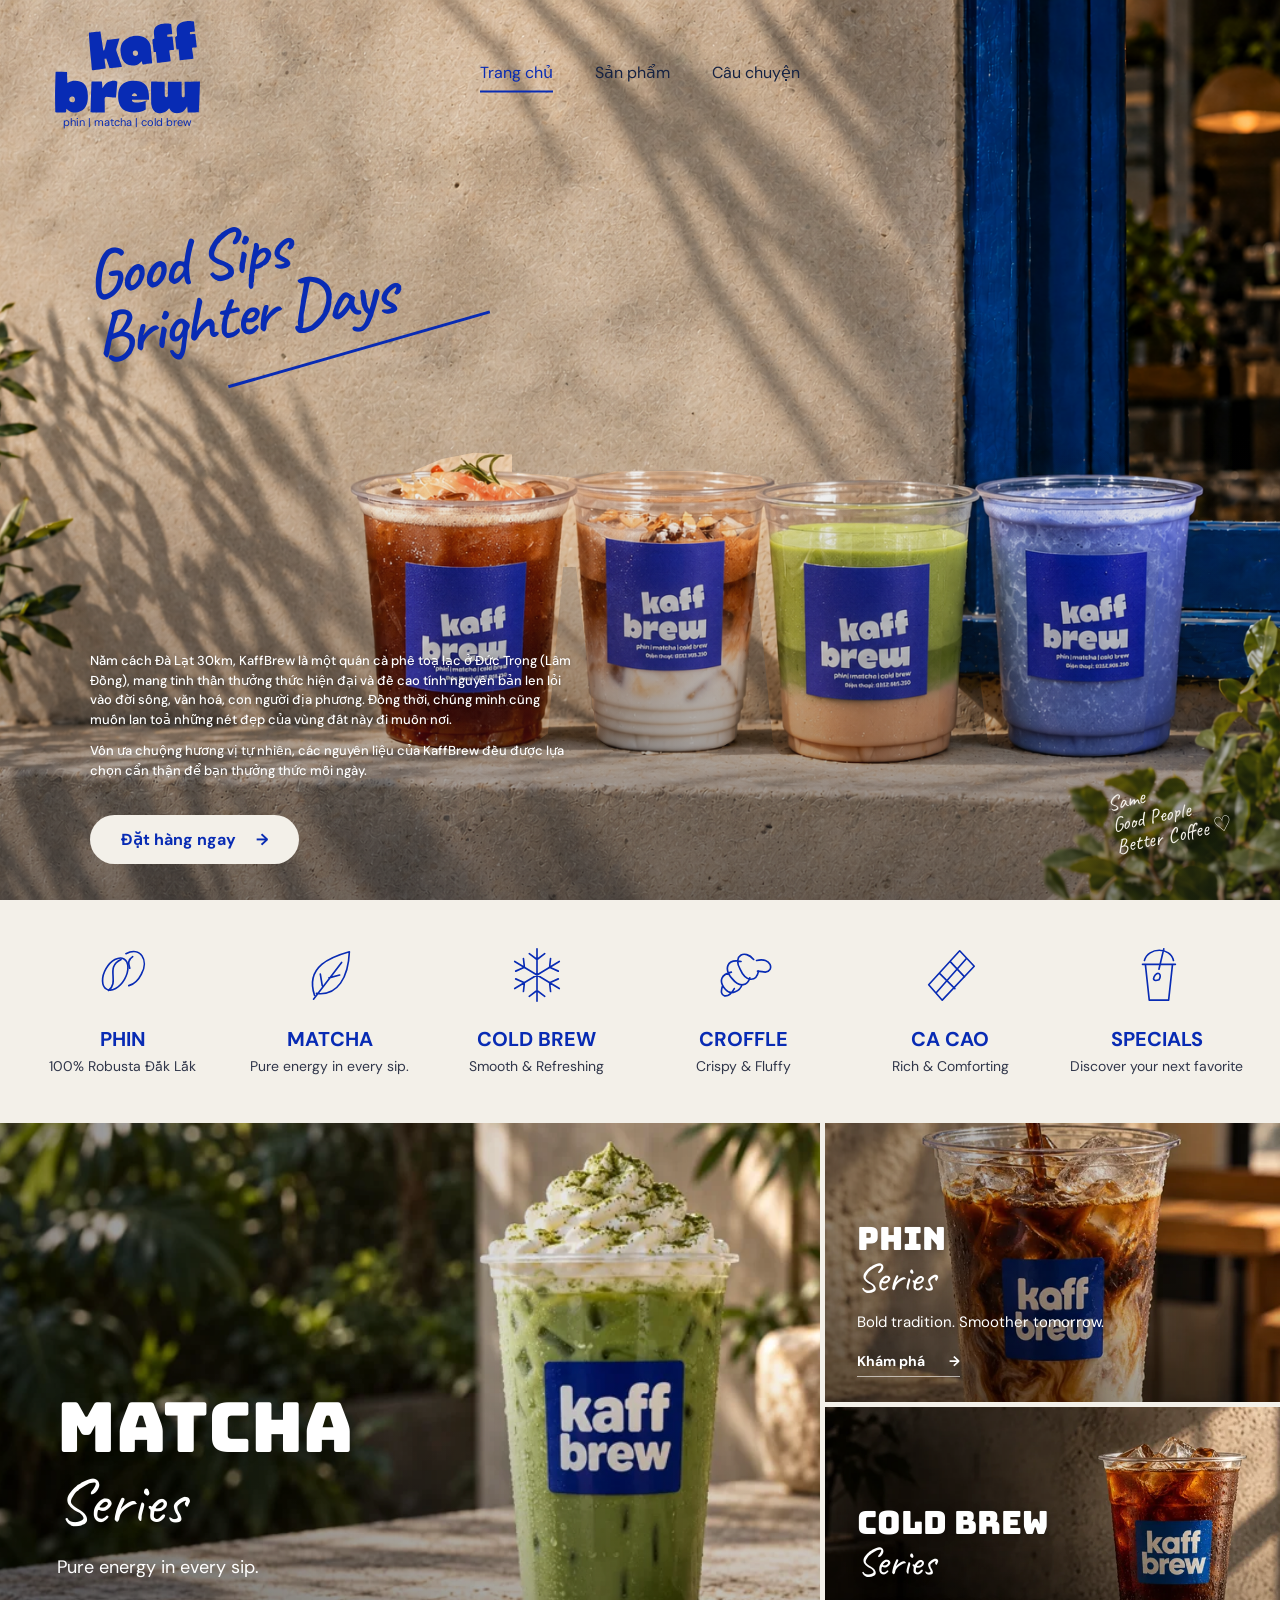
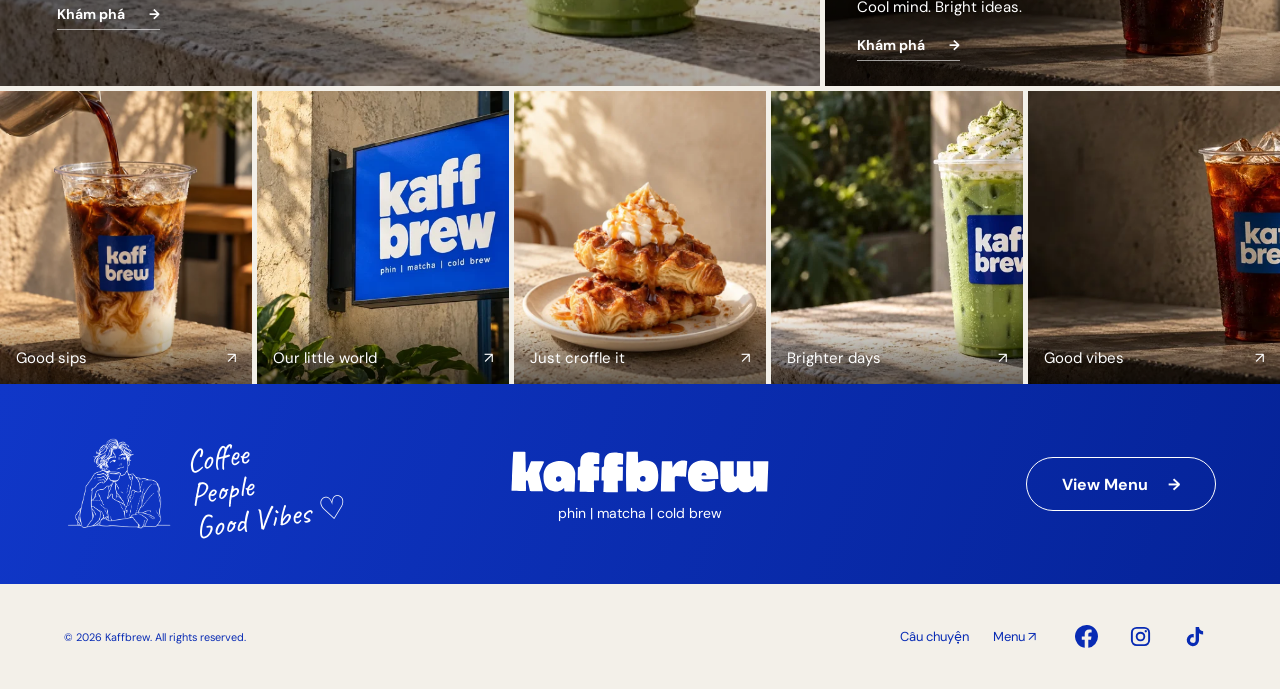
==== commit c0c4fea1: "Publish approved weathered concrete hero with original product layer" ====
--- a/index.html
+++ b/index.html
@@ -1 +1 @@
-<!doctype html><html lang="en"><head><meta charset="utf-8"><meta name="viewport" content="width=device-width,initial-scale=1"><meta name="theme-color" content="#0728b7"><meta name="description" content="Kaffbrew — Good sips. Brighter days. Phin, matcha and cold brew."><title>Kaffbrew — Good Sips. Brighter Days.</title><link rel="icon" href="logo.jpg"><link rel="preconnect" href="https://fonts.googleapis.com"><link rel="preconnect" href="https://fonts.gstatic.com" crossorigin><link href="https://fonts.googleapis.com/css2?family=Bungee&family=Barlow+Condensed:wght@600;700;800&family=Caveat:wght@500;600;700&family=DM+Sans:wght@400;500;600;700;800&display=swap" rel="stylesheet"><link rel="stylesheet" href="style.css?v=20261011-concrete-final"></head><body><header id="header"><a class="brand" href="?" aria-label="Kaffbrew home"><span class="logo"></span><small>phin | matcha | cold brew</small></a><nav id="navigation" aria-label="Main navigation"><a href="?" data-page="home">Trang chủ</a><a href="?view=menu" data-page="menu">Sản phẩm</a><a href="?view=story" data-page="story">Câu chuyện</a></nav><button class="menu-toggle" aria-expanded="false" aria-controls="navigation" aria-label="Open navigation">☰</button></header><main id="main" tabindex="-1"><section class="hero"><img class="hero-photo" src="hero-concrete-natural.png" width="1536" height="1024" alt="" fetchpriority="high"><img class="hero-photo hero-products-preserved" src="hero-integrated.png" width="1536" height="1024" alt="" aria-hidden="true"><div class="hero-copy"><h1>Good Sips<br>Brighter Days</h1><div class="hero-intro" lang="vi"><p>Nằm cách Đà Lạt 30km, KaffBrew là một quán cà phê toạ lạc ở Đức Trọng (Lâm Đồng), mang tinh thần thưởng thức hiện đại và đề cao tính nguyên bản len lỏi vào đời sống, văn hoá, con người địa phương. Đồng thời, chúng mình cũng muốn lan toả những nét đẹp của vùng đất này đi muôn nơi.</p><p>Vốn ưa chuộng hương vị tự nhiên, các nguyên liệu của KaffBrew đều được lựa chọn cẩn thận để bạn thưởng thức mỗi ngày.</p></div><a class="button" href="https://zalo.me/0352905250" target="_blank" rel="noopener noreferrer">Đặt hàng ngay <span>→</span></a></div><p class="hand hero-note">Same<br>Good People<br>Better Coffee ♡</p></section><section class="categories" aria-label="Explore our menu"><a class="category" href="?view=menu&category=phin"><svg viewBox="0 0 64 64" aria-hidden="true"><ellipse cx="24" cy="31" rx="11" ry="18" transform="rotate(30 24 31)"/><path d="M30 16c-17 8-1 23-13 32M35 10c15-8 24 7 16 21-3 6-6 10-13 12M42 13c-6 4-4 8-3 12"/></svg><strong>PHIN</strong><small>100% Robusta Đắk Lắk</small></a><a class="category" href="?view=menu&category=matcha"><svg viewBox="0 0 64 64" aria-hidden="true"><path d="M16 53C6 23 34 13 52 8c-1 26-12 46-34 43M15 57l29-38M24 43l-2-12m9 4 11-3"/></svg><strong>MATCHA</strong><small>Pure energy in every sip.</small></a><a class="category" href="?view=menu&category=cold-brew"><svg viewBox="0 0 64 64" aria-hidden="true"><path d="M32 5v54M9 18l46 28M9 46l46-28M24 10l8 6 8-6M24 54l8-6 8 6M10 28l9-4-1-9M46 49l-1-9 9-4M10 36l9 4-1 9M46 15l-1 9 9 4"/></svg><strong>COLD BREW</strong><small>Smooth & Refreshing</small></a><a class="category" href="?view=menu&category=croffle"><svg viewBox="0 0 64 64" aria-hidden="true"><path d="M11 43C6 56 17 57 23 46M20 29c-10 2-14 9-6 18 6 7 15 1 17-5M30 18c-15-3-18 8-9 18 8 10 16 6 18-1M43 16c-9-11-22-4-14 10 6 14 17 13 19 2M46 17c15-4 19 11 9 12l-8-1"/></svg><strong>CROFFLE</strong><small>Crispy & Fluffy</small></a><a class="category" href="?view=menu&category=ca-cao"><svg viewBox="0 0 64 64" aria-hidden="true"><path d="M10 42 42 7l15 16-33 35zM21 30l16 16M32 18l15 16M18 50l31-35"/></svg><strong>CA CAO</strong><small>Rich & Comforting</small></a><a class="category" href="?view=menu"><svg viewBox="0 0 64 64" aria-hidden="true"><path d="m20 21 4 37h20l4-37M17 21h34M19 17c4-14 27-14 30 0M39 5l-5 21M29 34c3-7 9-3 5 3-6 2-6-1-5-3"/></svg><strong>SPECIALS</strong><small>Discover your next favorite</small></a></section><section class="editorial editorial-series" aria-label="Coffee series"><a class="photo series-card series-featured" href="?view=menu&category=matcha" aria-label="Explore MATCHA Series"><img class="" src="matcha.webp" srcset="matcha-small.webp 700w, matcha.webp 1400w" sizes="(max-width:600px) 100vw, 50vw" alt="Iced matcha with cream in a Kaffbrew cup" width="1200" height="1000" loading="lazy" decoding="async"><div class="series-overlay"><h2>MATCHA</h2><span class="hand">Series</span><p>Pure energy in every sip.</p><span class="series-link">Khám phá <span aria-hidden="true">→</span></span></div></a><div class="right-panels"><a class="photo series-card" href="?view=menu&category=phin" aria-label="Explore PHIN Series"><img class="" src="phin.webp" srcset="phin-small.webp 700w, phin.webp 1400w" sizes="(max-width:600px) 100vw, 50vw" alt="Vietnamese iced milk coffee being poured" width="1200" height="1000" loading="lazy" decoding="async"><div class="series-overlay"><h2>PHIN</h2><span class="hand">Series</span><p>Bold tradition. Smoother tomorrow.</p><span class="series-link">Khám phá <span aria-hidden="true">→</span></span></div></a><a class="photo series-card" href="?view=menu&category=cold-brew" aria-label="Explore COLD BREW Series"><img class="" src="cold-brew.webp" srcset="cold-brew-small.webp 700w, cold-brew.webp 1400w" sizes="(max-width:600px) 100vw, 50vw" alt="Iced cold brew in a Kaffbrew cup" width="1200" height="1000" loading="lazy" decoding="async"><div class="series-overlay"><h2>COLD BREW</h2><span class="hand">Series</span><p>Cool mind. Bright ideas.</p><span class="series-link">Khám phá <span aria-hidden="true">→</span></span></div></a></div></section><section class="gallery" aria-label="A taste of Kaffbrew"><a class="photo" href="?view=menu&category=phin"><img class="" src="phin.webp" srcset="phin-small.webp 700w, phin.webp 1400w" sizes="(max-width:600px) 100vw, 50vw" alt="Good sips" width="1200" height="1000" loading="lazy" decoding="async"><span class="gallery-label">Good sips<span>↗</span></span></a><a class="photo" href="?view=story"><img class="" src="sign.webp" srcset="sign-small.webp 700w, sign.webp 1400w" sizes="(max-width:600px) 100vw, 50vw" alt="Our little world" width="1200" height="1000" loading="lazy" decoding="async"><span class="gallery-label">Our little world<span>↗</span></span></a><a class="photo" href="?view=menu&category=croffle"><img class="" src="croffle.webp" srcset="croffle-small.webp 700w, croffle.webp 1400w" sizes="(max-width:600px) 100vw, 50vw" alt="Just croffle it" width="1200" height="1000" loading="lazy" decoding="async"><span class="gallery-label">Just croffle it<span>↗</span></span></a><a class="photo" href="?view=menu&category=matcha"><img class="" src="matcha.webp" srcset="matcha-small.webp 700w, matcha.webp 1400w" sizes="(max-width:600px) 100vw, 50vw" alt="Brighter days" width="1200" height="1000" loading="lazy" decoding="async"><span class="gallery-label">Brighter days<span>↗</span></span></a><a class="photo" href="?view=menu&category=cold-brew"><img class="" src="cold-brew.webp" srcset="cold-brew-small.webp 700w, cold-brew.webp 1400w" sizes="(max-width:600px) 100vw, 50vw" alt="Good vibes" width="1200" height="1000" loading="lazy" decoding="async"><span class="gallery-label">Good vibes<span>↗</span></span></a></section></main><footer id="footer"><div class="brand-band"><div class="footer-character"><img class="footer-doodle" src="doodle.webp" width="130" height="150" alt="" loading="lazy"><p class="hand">Coffee<br>People<br>Good Vibes ♡</p></div><a class="footer-word" href="?" aria-label="Kaffbrew home"><span class="footer-logo-art" aria-hidden="true"></span><span class="footer-logo-type" aria-hidden="true"><span class="kaff">kaff</span><span class="brew">brew</span></span><small>phin | matcha | cold brew</small></a><a class="button outline" href="?view=menu">View Menu <span>→</span></a></div><div class="utility"><small>© 2026 Kaffbrew. All rights reserved.</small><div class="footer-links"><a href="?view=story">Câu chuyện</a><a href="?view=menu">Menu ↗</a></div><div class="footer-socials" aria-label="Kaffbrew social media"><span class="social-icon" data-social="facebook" role="img" aria-label="Facebook — profile link coming soon" title="Facebook"><svg viewBox="0 0 24 24" aria-hidden="true"><path d="M24 12a12 12 0 1 0-13.875 11.855v-8.386H7.078V12h3.047V9.356c0-3.007 1.792-4.669 4.533-4.669 1.312 0 2.686.234 2.686.234v2.953h-1.513c-1.491 0-1.956.925-1.956 1.874V12h3.328l-.532 3.469h-2.796v8.386A12.003 12.003 0 0 0 24 12Z"/></svg></span><span class="social-icon" data-social="instagram" role="img" aria-label="Instagram — profile link coming soon" title="Instagram"><svg viewBox="0 0 24 24" aria-hidden="true"><rect x="3" y="3" width="18" height="18" rx="5" fill="none" stroke="currentColor" stroke-width="2"/><circle cx="12" cy="12" r="4" fill="none" stroke="currentColor" stroke-width="2"/><circle cx="17.5" cy="6.5" r="1.2"/></svg></span><span class="social-icon" data-social="tiktok" role="img" aria-label="Tiktok — profile link coming soon" title="Tiktok"><svg viewBox="0 0 24 24" aria-hidden="true"><path d="M16.7 2c.3 2.6 1.8 4.2 4.3 4.4v3.5a9 9 0 0 1-4.3-1.3v7.1a6.4 6.4 0 1 1-5.5-6.3V13a2.9 2.9 0 1 0 2 2.7V2z"/></svg></span></div></div></footer><script type="module" src="app.js?v=20261011-concrete-final"></script></body></html>
+<!doctype html><html lang="en"><head><meta charset="utf-8"><meta name="viewport" content="width=device-width,initial-scale=1"><meta name="theme-color" content="#0728b7"><meta name="description" content="Kaffbrew — Good sips. Brighter days. Phin, matcha and cold brew."><title>Kaffbrew — Good Sips. Brighter Days.</title><link rel="icon" href="logo.jpg"><link rel="preconnect" href="https://fonts.googleapis.com"><link rel="preconnect" href="https://fonts.gstatic.com" crossorigin><link href="https://fonts.googleapis.com/css2?family=Bungee&family=Barlow+Condensed:wght@600;700;800&family=Caveat:wght@500;600;700&family=DM+Sans:wght@400;500;600;700;800&display=swap" rel="stylesheet"><link rel="stylesheet" href="style.css?v=20261117-approved"></head><body><header id="header"><a class="brand" href="?" aria-label="Kaffbrew home"><span class="logo"></span><small>phin | matcha | cold brew</small></a><nav id="navigation" aria-label="Main navigation"><a href="?" data-page="home">Trang chủ</a><a href="?view=menu" data-page="menu">Sản phẩm</a><a href="?view=story" data-page="story">Câu chuyện</a></nav><button class="menu-toggle" aria-expanded="false" aria-controls="navigation" aria-label="Open navigation">☰</button></header><main id="main" tabindex="-1"><section class="hero"><img class="hero-photo" src="hero-concrete-weathered.png" width="1536" height="1024" alt="" fetchpriority="high"><img class="hero-photo hero-products-preserved" src="hero-integrated.png" width="1536" height="1024" alt="" aria-hidden="true"><div class="hero-copy"><h1>Good Sips<br>Brighter Days</h1><div class="hero-intro" lang="vi"><p>Nằm cách Đà Lạt 30km, KaffBrew là một quán cà phê toạ lạc ở Đức Trọng (Lâm Đồng), mang tinh thần thưởng thức hiện đại và đề cao tính nguyên bản len lỏi vào đời sống, văn hoá, con người địa phương. Đồng thời, chúng mình cũng muốn lan toả những nét đẹp của vùng đất này đi muôn nơi.</p><p>Vốn ưa chuộng hương vị tự nhiên, các nguyên liệu của KaffBrew đều được lựa chọn cẩn thận để bạn thưởng thức mỗi ngày.</p></div><a class="button" href="https://zalo.me/0352905250" target="_blank" rel="noopener noreferrer">Đặt hàng ngay <span>→</span></a></div><p class="hand hero-note">Same<br>Good People<br>Better Coffee ♡</p></section><section class="categories" aria-label="Explore our menu"><a class="category" href="?view=menu&category=phin"><svg viewBox="0 0 64 64" aria-hidden="true"><ellipse cx="24" cy="31" rx="11" ry="18" transform="rotate(30 24 31)"/><path d="M30 16c-17 8-1 23-13 32M35 10c15-8 24 7 16 21-3 6-6 10-13 12M42 13c-6 4-4 8-3 12"/></svg><strong>PHIN</strong><small>100% Robusta Đắk Lắk</small></a><a class="category" href="?view=menu&category=matcha"><svg viewBox="0 0 64 64" aria-hidden="true"><path d="M16 53C6 23 34 13 52 8c-1 26-12 46-34 43M15 57l29-38M24 43l-2-12m9 4 11-3"/></svg><strong>MATCHA</strong><small>Pure energy in every sip.</small></a><a class="category" href="?view=menu&category=cold-brew"><svg viewBox="0 0 64 64" aria-hidden="true"><path d="M32 5v54M9 18l46 28M9 46l46-28M24 10l8 6 8-6M24 54l8-6 8 6M10 28l9-4-1-9M46 49l-1-9 9-4M10 36l9 4-1 9M46 15l-1 9 9 4"/></svg><strong>COLD BREW</strong><small>Smooth & Refreshing</small></a><a class="category" href="?view=menu&category=croffle"><svg viewBox="0 0 64 64" aria-hidden="true"><path d="M11 43C6 56 17 57 23 46M20 29c-10 2-14 9-6 18 6 7 15 1 17-5M30 18c-15-3-18 8-9 18 8 10 16 6 18-1M43 16c-9-11-22-4-14 10 6 14 17 13 19 2M46 17c15-4 19 11 9 12l-8-1"/></svg><strong>CROFFLE</strong><small>Crispy & Fluffy</small></a><a class="category" href="?view=menu&category=ca-cao"><svg viewBox="0 0 64 64" aria-hidden="true"><path d="M10 42 42 7l15 16-33 35zM21 30l16 16M32 18l15 16M18 50l31-35"/></svg><strong>CA CAO</strong><small>Rich & Comforting</small></a><a class="category" href="?view=menu"><svg viewBox="0 0 64 64" aria-hidden="true"><path d="m20 21 4 37h20l4-37M17 21h34M19 17c4-14 27-14 30 0M39 5l-5 21M29 34c3-7 9-3 5 3-6 2-6-1-5-3"/></svg><strong>SPECIALS</strong><small>Discover your next favorite</small></a></section><section class="editorial editorial-series" aria-label="Coffee series"><a class="photo series-card series-featured" href="?view=menu&category=matcha" aria-label="Explore MATCHA Series"><img class="" src="matcha.webp" srcset="matcha-small.webp 700w, matcha.webp 1400w" sizes="(max-width:600px) 100vw, 50vw" alt="Iced matcha with cream in a Kaffbrew cup" width="1200" height="1000" loading="lazy" decoding="async"><div class="series-overlay"><h2>MATCHA</h2><span class="hand">Series</span><p>Pure energy in every sip.</p><span class="series-link">Khám phá <span aria-hidden="true">→</span></span></div></a><div class="right-panels"><a class="photo series-card" href="?view=menu&category=phin" aria-label="Explore PHIN Series"><img class="" src="phin.webp" srcset="phin-small.webp 700w, phin.webp 1400w" sizes="(max-width:600px) 100vw, 50vw" alt="Vietnamese iced milk coffee being poured" width="1200" height="1000" loading="lazy" decoding="async"><div class="series-overlay"><h2>PHIN</h2><span class="hand">Series</span><p>Bold tradition. Smoother tomorrow.</p><span class="series-link">Khám phá <span aria-hidden="true">→</span></span></div></a><a class="photo series-card" href="?view=menu&category=cold-brew" aria-label="Explore COLD BREW Series"><img class="" src="cold-brew.webp" srcset="cold-brew-small.webp 700w, cold-brew.webp 1400w" sizes="(max-width:600px) 100vw, 50vw" alt="Iced cold brew in a Kaffbrew cup" width="1200" height="1000" loading="lazy" decoding="async"><div class="series-overlay"><h2>COLD BREW</h2><span class="hand">Series</span><p>Cool mind. Bright ideas.</p><span class="series-link">Khám phá <span aria-hidden="true">→</span></span></div></a></div></section><section class="gallery" aria-label="A taste of Kaffbrew"><a class="photo" href="?view=menu&category=phin"><img class="" src="phin.webp" srcset="phin-small.webp 700w, phin.webp 1400w" sizes="(max-width:600px) 100vw, 50vw" alt="Good sips" width="1200" height="1000" loading="lazy" decoding="async"><span class="gallery-label">Good sips<span>↗</span></span></a><a class="photo" href="?view=story"><img class="" src="sign.webp" srcset="sign-small.webp 700w, sign.webp 1400w" sizes="(max-width:600px) 100vw, 50vw" alt="Our little world" width="1200" height="1000" loading="lazy" decoding="async"><span class="gallery-label">Our little world<span>↗</span></span></a><a class="photo" href="?view=menu&category=croffle"><img class="" src="croffle.webp" srcset="croffle-small.webp 700w, croffle.webp 1400w" sizes="(max-width:600px) 100vw, 50vw" alt="Just croffle it" width="1200" height="1000" loading="lazy" decoding="async"><span class="gallery-label">Just croffle it<span>↗</span></span></a><a class="photo" href="?view=menu&category=matcha"><img class="" src="matcha.webp" srcset="matcha-small.webp 700w, matcha.webp 1400w" sizes="(max-width:600px) 100vw, 50vw" alt="Brighter days" width="1200" height="1000" loading="lazy" decoding="async"><span class="gallery-label">Brighter days<span>↗</span></span></a><a class="photo" href="?view=menu&category=cold-brew"><img class="" src="cold-brew.webp" srcset="cold-brew-small.webp 700w, cold-brew.webp 1400w" sizes="(max-width:600px) 100vw, 50vw" alt="Good vibes" width="1200" height="1000" loading="lazy" decoding="async"><span class="gallery-label">Good vibes<span>↗</span></span></a></section></main><footer id="footer"><div class="brand-band"><div class="footer-character"><img class="footer-doodle" src="doodle.webp" width="130" height="150" alt="" loading="lazy"><p class="hand">Coffee<br>People<br>Good Vibes ♡</p></div><a class="footer-word" href="?" aria-label="Kaffbrew home"><span class="footer-logo-art" aria-hidden="true"></span><span class="footer-logo-type" aria-hidden="true"><span class="kaff">kaff</span><span class="brew">brew</span></span><small>phin | matcha | cold brew</small></a><a class="button outline" href="?view=menu">View Menu <span>→</span></a></div><div class="utility"><small>© 2026 Kaffbrew. All rights reserved.</small><div class="footer-links"><a href="?view=story">Câu chuyện</a><a href="?view=menu">Menu ↗</a></div><div class="footer-socials" aria-label="Kaffbrew social media"><span class="social-icon" data-social="facebook" role="img" aria-label="Facebook — profile link coming soon" title="Facebook"><svg viewBox="0 0 24 24" aria-hidden="true"><path d="M24 12a12 12 0 1 0-13.875 11.855v-8.386H7.078V12h3.047V9.356c0-3.007 1.792-4.669 4.533-4.669 1.312 0 2.686.234 2.686.234v2.953h-1.513c-1.491 0-1.956.925-1.956 1.874V12h3.328l-.532 3.469h-2.796v8.386A12.003 12.003 0 0 0 24 12Z"/></svg></span><span class="social-icon" data-social="instagram" role="img" aria-label="Instagram — profile link coming soon" title="Instagram"><svg viewBox="0 0 24 24" aria-hidden="true"><rect x="3" y="3" width="18" height="18" rx="5" fill="none" stroke="currentColor" stroke-width="2"/><circle cx="12" cy="12" r="4" fill="none" stroke="currentColor" stroke-width="2"/><circle cx="17.5" cy="6.5" r="1.2"/></svg></span><span class="social-icon" data-social="tiktok" role="img" aria-label="Tiktok — profile link coming soon" title="Tiktok"><svg viewBox="0 0 24 24" aria-hidden="true"><path d="M16.7 2c.3 2.6 1.8 4.2 4.3 4.4v3.5a9 9 0 0 1-4.3-1.3v7.1a6.4 6.4 0 1 1-5.5-6.3V13a2.9 2.9 0 1 0 2 2.7V2z"/></svg></span></div></div></footer><script type="module" src="app.js?v=20261117-approved"></script></body></html>
--- a/style.css
+++ b/style.css
@@ -149,7 +149,7 @@
 
 /* Keep the approved product pixels over the restored concrete photograph. */
 .hero-products-preserved{clip-path:polygon(28.5% 54%,29.5% 53%,32% 52.5%,34.5% 51%,37% 50.3%,40% 50.5%,40% 52.5%,43% 52.8%,45.4% 53.2%,48% 52.4%,55% 52.3%,59.5% 53%,60% 54%,64% 53.6%,72% 53.6%,74.8% 54.5%,75% 53.6%,79% 52.9%,87% 52.9%,91.8% 54%,91.8% 55%,91% 56%,89.3% 82.7%,88% 83.8%,84% 84.2%,80% 83.8%,77.2% 82.7%,75.2% 60%,74% 60%,73.2% 82.4%,72.5% 83.8%,70% 84.8%,64% 84.8%,61% 83.8%,60.4% 82.7%,59% 63%,58% 64%,57.4% 82%,56% 83.5%,51% 84%,48% 83.5%,46.6% 82%,45% 63%,44% 63%,42.8% 81.5%,41.5% 82.8%,37% 83.3%,33% 82.8%,31% 81.5%,29% 57%);pointer-events:none}
-.hero{background-image:url('hero-concrete-natural.png')}
+.hero{background-image:url('hero-concrete-weathered.png')}
 @media(max-aspect-ratio:4/3){.hero{background-size:auto 1800px;background-position:left top}}
 @media(max-width:600px){.hero{background-size:auto 1024px;background-position:left top}}
 
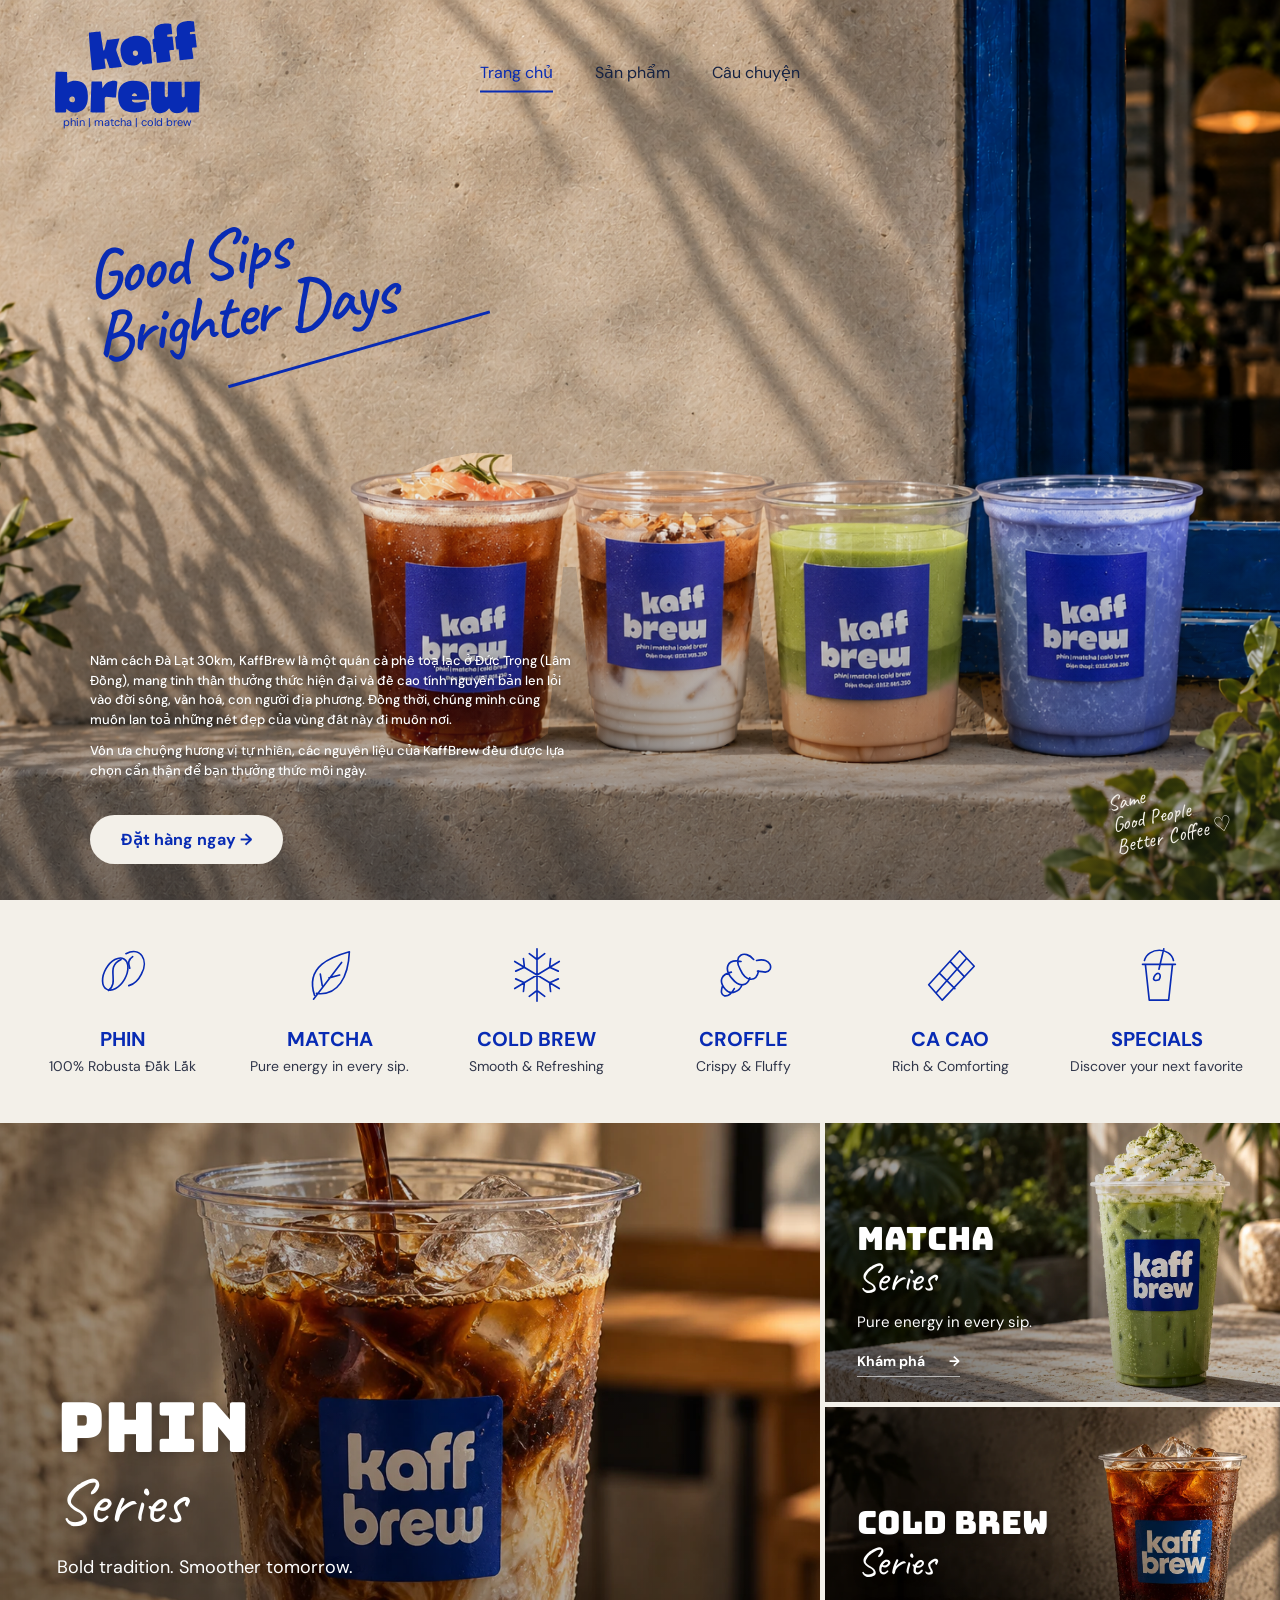
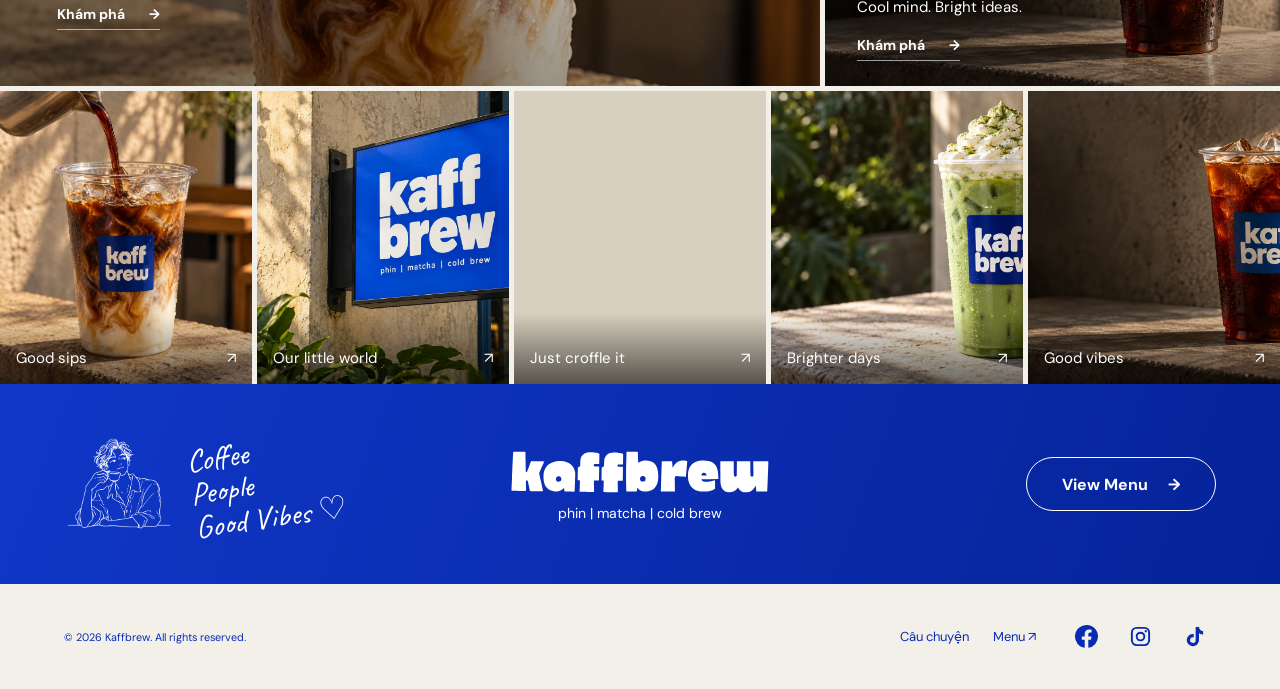
==== commit c266499a: "Add Vietnamese owner dashboard and validated draft content management" ====
--- a/index.html
+++ b/index.html
@@ -1 +1 @@
-<!doctype html><html lang="en"><head><meta charset="utf-8"><meta name="viewport" content="width=device-width,initial-scale=1"><meta name="theme-color" content="#0728b7"><meta name="description" content="Kaffbrew — Good sips. Brighter days. Phin, matcha and cold brew."><title>Kaffbrew — Good Sips. Brighter Days.</title><link rel="icon" href="logo.jpg"><link rel="preconnect" href="https://fonts.googleapis.com"><link rel="preconnect" href="https://fonts.gstatic.com" crossorigin><link href="https://fonts.googleapis.com/css2?family=Bungee&family=Barlow+Condensed:wght@600;700;800&family=Caveat:wght@500;600;700&family=DM+Sans:wght@400;500;600;700;800&display=swap" rel="stylesheet"><link rel="stylesheet" href="style.css?v=20261117-approved"></head><body><header id="header"><a class="brand" href="?" aria-label="Kaffbrew home"><span class="logo"></span><small>phin | matcha | cold brew</small></a><nav id="navigation" aria-label="Main navigation"><a href="?" data-page="home">Trang chủ</a><a href="?view=menu" data-page="menu">Sản phẩm</a><a href="?view=story" data-page="story">Câu chuyện</a></nav><button class="menu-toggle" aria-expanded="false" aria-controls="navigation" aria-label="Open navigation">☰</button></header><main id="main" tabindex="-1"><section class="hero"><img class="hero-photo" src="hero-concrete-weathered.png" width="1536" height="1024" alt="" fetchpriority="high"><img class="hero-photo hero-products-preserved" src="hero-integrated.png" width="1536" height="1024" alt="" aria-hidden="true"><div class="hero-copy"><h1>Good Sips<br>Brighter Days</h1><div class="hero-intro" lang="vi"><p>Nằm cách Đà Lạt 30km, KaffBrew là một quán cà phê toạ lạc ở Đức Trọng (Lâm Đồng), mang tinh thần thưởng thức hiện đại và đề cao tính nguyên bản len lỏi vào đời sống, văn hoá, con người địa phương. Đồng thời, chúng mình cũng muốn lan toả những nét đẹp của vùng đất này đi muôn nơi.</p><p>Vốn ưa chuộng hương vị tự nhiên, các nguyên liệu của KaffBrew đều được lựa chọn cẩn thận để bạn thưởng thức mỗi ngày.</p></div><a class="button" href="https://zalo.me/0352905250" target="_blank" rel="noopener noreferrer">Đặt hàng ngay <span>→</span></a></div><p class="hand hero-note">Same<br>Good People<br>Better Coffee ♡</p></section><section class="categories" aria-label="Explore our menu"><a class="category" href="?view=menu&category=phin"><svg viewBox="0 0 64 64" aria-hidden="true"><ellipse cx="24" cy="31" rx="11" ry="18" transform="rotate(30 24 31)"/><path d="M30 16c-17 8-1 23-13 32M35 10c15-8 24 7 16 21-3 6-6 10-13 12M42 13c-6 4-4 8-3 12"/></svg><strong>PHIN</strong><small>100% Robusta Đắk Lắk</small></a><a class="category" href="?view=menu&category=matcha"><svg viewBox="0 0 64 64" aria-hidden="true"><path d="M16 53C6 23 34 13 52 8c-1 26-12 46-34 43M15 57l29-38M24 43l-2-12m9 4 11-3"/></svg><strong>MATCHA</strong><small>Pure energy in every sip.</small></a><a class="category" href="?view=menu&category=cold-brew"><svg viewBox="0 0 64 64" aria-hidden="true"><path d="M32 5v54M9 18l46 28M9 46l46-28M24 10l8 6 8-6M24 54l8-6 8 6M10 28l9-4-1-9M46 49l-1-9 9-4M10 36l9 4-1 9M46 15l-1 9 9 4"/></svg><strong>COLD BREW</strong><small>Smooth & Refreshing</small></a><a class="category" href="?view=menu&category=croffle"><svg viewBox="0 0 64 64" aria-hidden="true"><path d="M11 43C6 56 17 57 23 46M20 29c-10 2-14 9-6 18 6 7 15 1 17-5M30 18c-15-3-18 8-9 18 8 10 16 6 18-1M43 16c-9-11-22-4-14 10 6 14 17 13 19 2M46 17c15-4 19 11 9 12l-8-1"/></svg><strong>CROFFLE</strong><small>Crispy & Fluffy</small></a><a class="category" href="?view=menu&category=ca-cao"><svg viewBox="0 0 64 64" aria-hidden="true"><path d="M10 42 42 7l15 16-33 35zM21 30l16 16M32 18l15 16M18 50l31-35"/></svg><strong>CA CAO</strong><small>Rich & Comforting</small></a><a class="category" href="?view=menu"><svg viewBox="0 0 64 64" aria-hidden="true"><path d="m20 21 4 37h20l4-37M17 21h34M19 17c4-14 27-14 30 0M39 5l-5 21M29 34c3-7 9-3 5 3-6 2-6-1-5-3"/></svg><strong>SPECIALS</strong><small>Discover your next favorite</small></a></section><section class="editorial editorial-series" aria-label="Coffee series"><a class="photo series-card series-featured" href="?view=menu&category=matcha" aria-label="Explore MATCHA Series"><img class="" src="matcha.webp" srcset="matcha-small.webp 700w, matcha.webp 1400w" sizes="(max-width:600px) 100vw, 50vw" alt="Iced matcha with cream in a Kaffbrew cup" width="1200" height="1000" loading="lazy" decoding="async"><div class="series-overlay"><h2>MATCHA</h2><span class="hand">Series</span><p>Pure energy in every sip.</p><span class="series-link">Khám phá <span aria-hidden="true">→</span></span></div></a><div class="right-panels"><a class="photo series-card" href="?view=menu&category=phin" aria-label="Explore PHIN Series"><img class="" src="phin.webp" srcset="phin-small.webp 700w, phin.webp 1400w" sizes="(max-width:600px) 100vw, 50vw" alt="Vietnamese iced milk coffee being poured" width="1200" height="1000" loading="lazy" decoding="async"><div class="series-overlay"><h2>PHIN</h2><span class="hand">Series</span><p>Bold tradition. Smoother tomorrow.</p><span class="series-link">Khám phá <span aria-hidden="true">→</span></span></div></a><a class="photo series-card" href="?view=menu&category=cold-brew" aria-label="Explore COLD BREW Series"><img class="" src="cold-brew.webp" srcset="cold-brew-small.webp 700w, cold-brew.webp 1400w" sizes="(max-width:600px) 100vw, 50vw" alt="Iced cold brew in a Kaffbrew cup" width="1200" height="1000" loading="lazy" decoding="async"><div class="series-overlay"><h2>COLD BREW</h2><span class="hand">Series</span><p>Cool mind. Bright ideas.</p><span class="series-link">Khám phá <span aria-hidden="true">→</span></span></div></a></div></section><section class="gallery" aria-label="A taste of Kaffbrew"><a class="photo" href="?view=menu&category=phin"><img class="" src="phin.webp" srcset="phin-small.webp 700w, phin.webp 1400w" sizes="(max-width:600px) 100vw, 50vw" alt="Good sips" width="1200" height="1000" loading="lazy" decoding="async"><span class="gallery-label">Good sips<span>↗</span></span></a><a class="photo" href="?view=story"><img class="" src="sign.webp" srcset="sign-small.webp 700w, sign.webp 1400w" sizes="(max-width:600px) 100vw, 50vw" alt="Our little world" width="1200" height="1000" loading="lazy" decoding="async"><span class="gallery-label">Our little world<span>↗</span></span></a><a class="photo" href="?view=menu&category=croffle"><img class="" src="croffle.webp" srcset="croffle-small.webp 700w, croffle.webp 1400w" sizes="(max-width:600px) 100vw, 50vw" alt="Just croffle it" width="1200" height="1000" loading="lazy" decoding="async"><span class="gallery-label">Just croffle it<span>↗</span></span></a><a class="photo" href="?view=menu&category=matcha"><img class="" src="matcha.webp" srcset="matcha-small.webp 700w, matcha.webp 1400w" sizes="(max-width:600px) 100vw, 50vw" alt="Brighter days" width="1200" height="1000" loading="lazy" decoding="async"><span class="gallery-label">Brighter days<span>↗</span></span></a><a class="photo" href="?view=menu&category=cold-brew"><img class="" src="cold-brew.webp" srcset="cold-brew-small.webp 700w, cold-brew.webp 1400w" sizes="(max-width:600px) 100vw, 50vw" alt="Good vibes" width="1200" height="1000" loading="lazy" decoding="async"><span class="gallery-label">Good vibes<span>↗</span></span></a></section></main><footer id="footer"><div class="brand-band"><div class="footer-character"><img class="footer-doodle" src="doodle.webp" width="130" height="150" alt="" loading="lazy"><p class="hand">Coffee<br>People<br>Good Vibes ♡</p></div><a class="footer-word" href="?" aria-label="Kaffbrew home"><span class="footer-logo-art" aria-hidden="true"></span><span class="footer-logo-type" aria-hidden="true"><span class="kaff">kaff</span><span class="brew">brew</span></span><small>phin | matcha | cold brew</small></a><a class="button outline" href="?view=menu">View Menu <span>→</span></a></div><div class="utility"><small>© 2026 Kaffbrew. All rights reserved.</small><div class="footer-links"><a href="?view=story">Câu chuyện</a><a href="?view=menu">Menu ↗</a></div><div class="footer-socials" aria-label="Kaffbrew social media"><span class="social-icon" data-social="facebook" role="img" aria-label="Facebook — profile link coming soon" title="Facebook"><svg viewBox="0 0 24 24" aria-hidden="true"><path d="M24 12a12 12 0 1 0-13.875 11.855v-8.386H7.078V12h3.047V9.356c0-3.007 1.792-4.669 4.533-4.669 1.312 0 2.686.234 2.686.234v2.953h-1.513c-1.491 0-1.956.925-1.956 1.874V12h3.328l-.532 3.469h-2.796v8.386A12.003 12.003 0 0 0 24 12Z"/></svg></span><span class="social-icon" data-social="instagram" role="img" aria-label="Instagram — profile link coming soon" title="Instagram"><svg viewBox="0 0 24 24" aria-hidden="true"><rect x="3" y="3" width="18" height="18" rx="5" fill="none" stroke="currentColor" stroke-width="2"/><circle cx="12" cy="12" r="4" fill="none" stroke="currentColor" stroke-width="2"/><circle cx="17.5" cy="6.5" r="1.2"/></svg></span><span class="social-icon" data-social="tiktok" role="img" aria-label="Tiktok — profile link coming soon" title="Tiktok"><svg viewBox="0 0 24 24" aria-hidden="true"><path d="M16.7 2c.3 2.6 1.8 4.2 4.3 4.4v3.5a9 9 0 0 1-4.3-1.3v7.1a6.4 6.4 0 1 1-5.5-6.3V13a2.9 2.9 0 1 0 2 2.7V2z"/></svg></span></div></div></footer><script type="module" src="app.js?v=20261117-approved"></script></body></html>
+<!doctype html><html lang="en"><head><meta charset="utf-8"><meta name="viewport" content="width=device-width,initial-scale=1"><meta name="theme-color" content="#0728b7"><meta name="description" content="Kaffbrew — Good sips. Brighter days. Phin, matcha and cold brew."><title>Kaffbrew — Good Sips. Brighter Days.</title><link rel="icon" href="logo.jpg"><link rel="preconnect" href="https://fonts.googleapis.com"><link rel="preconnect" href="https://fonts.gstatic.com" crossorigin><link href="https://fonts.googleapis.com/css2?family=Bungee&family=Barlow+Condensed:wght@600;700;800&family=Caveat:wght@500;600;700&family=DM+Sans:wght@400;500;600;700;800&display=swap" rel="stylesheet"><link rel="stylesheet" href="style.css?v=20261117-editor"><link rel="stylesheet" href="content.css?v=1"></head><body><header id="header"><a class="brand" href="?" aria-label="Kaffbrew home"><span class="logo"></span><small>phin | matcha | cold brew</small></a><nav id="navigation" aria-label="Main navigation"><a href="?" data-page="home">Trang chủ</a><a href="?view=menu" data-page="menu">Sản phẩm</a><a href="?view=story" data-page="story">Câu chuyện</a></nav><button class="menu-toggle" aria-expanded="false" aria-controls="navigation" aria-label="Open navigation">☰</button></header><main id="main" tabindex="-1"><section class="hero"><img class="hero-photo" src="hero-concrete-weathered.png" width="1536" height="1024" alt="" fetchpriority="high"><img class="hero-photo hero-products-preserved" src="hero-integrated.png" width="1536" height="1024" alt="" aria-hidden="true"><div class="hero-copy"><h1>Good Sips<br>Brighter Days</h1><div class="hero-intro" lang="vi"><p>Nằm cách Đà Lạt 30km, KaffBrew là một quán cà phê toạ lạc ở Đức Trọng (Lâm Đồng), mang tinh thần thưởng thức hiện đại và đề cao tính nguyên bản len lỏi vào đời sống, văn hoá, con người địa phương. Đồng thời, chúng mình cũng muốn lan toả những nét đẹp của vùng đất này đi muôn nơi.</p><p>Vốn ưa chuộng hương vị tự nhiên, các nguyên liệu của KaffBrew đều được lựa chọn cẩn thận để bạn thưởng thức mỗi ngày.</p></div><a class="button" href="https://zalo.me/0352905250" target="_blank" rel="noopener noreferrer">Đặt hàng ngay <span>→</span></a></div><p class="hand hero-note">Same<br>Good People<br>Better Coffee ♡</p></section><section class="categories" aria-label="Explore our menu"><a class="category" href="?view=menu&category=phin"><svg viewBox="0 0 64 64" aria-hidden="true"><ellipse cx="24" cy="31" rx="11" ry="18" transform="rotate(30 24 31)"/><path d="M30 16c-17 8-1 23-13 32M35 10c15-8 24 7 16 21-3 6-6 10-13 12M42 13c-6 4-4 8-3 12"/></svg><strong>PHIN</strong><small>100% Robusta Đắk Lắk</small></a><a class="category" href="?view=menu&category=matcha"><svg viewBox="0 0 64 64" aria-hidden="true"><path d="M16 53C6 23 34 13 52 8c-1 26-12 46-34 43M15 57l29-38M24 43l-2-12m9 4 11-3"/></svg><strong>MATCHA</strong><small>Pure energy in every sip.</small></a><a class="category" href="?view=menu&category=cold-brew"><svg viewBox="0 0 64 64" aria-hidden="true"><path d="M32 5v54M9 18l46 28M9 46l46-28M24 10l8 6 8-6M24 54l8-6 8 6M10 28l9-4-1-9M46 49l-1-9 9-4M10 36l9 4-1 9M46 15l-1 9 9 4"/></svg><strong>COLD BREW</strong><small>Smooth & Refreshing</small></a><a class="category" href="?view=menu&category=croffle"><svg viewBox="0 0 64 64" aria-hidden="true"><path d="M11 43C6 56 17 57 23 46M20 29c-10 2-14 9-6 18 6 7 15 1 17-5M30 18c-15-3-18 8-9 18 8 10 16 6 18-1M43 16c-9-11-22-4-14 10 6 14 17 13 19 2M46 17c15-4 19 11 9 12l-8-1"/></svg><strong>CROFFLE</strong><small>Crispy & Fluffy</small></a><a class="category" href="?view=menu&category=ca-cao"><svg viewBox="0 0 64 64" aria-hidden="true"><path d="M10 42 42 7l15 16-33 35zM21 30l16 16M32 18l15 16M18 50l31-35"/></svg><strong>CA CAO</strong><small>Rich & Comforting</small></a><a class="category" href="?view=menu"><svg viewBox="0 0 64 64" aria-hidden="true"><path d="m20 21 4 37h20l4-37M17 21h34M19 17c4-14 27-14 30 0M39 5l-5 21M29 34c3-7 9-3 5 3-6 2-6-1-5-3"/></svg><strong>SPECIALS</strong><small>Discover your next favorite</small></a></section><section class="editorial editorial-series" aria-label="Coffee series"><a class="photo series-card series-featured" href="?view=menu&category=matcha" aria-label="Explore MATCHA Series"><img class="" src="matcha.webp" srcset="matcha-small.webp 700w, matcha.webp 1400w" sizes="(max-width:600px) 100vw, 50vw" alt="Iced matcha with cream in a Kaffbrew cup" width="1200" height="1000" loading="lazy" decoding="async"><div class="series-overlay"><h2>MATCHA</h2><span class="hand">Series</span><p>Pure energy in every sip.</p><span class="series-link">Khám phá <span aria-hidden="true">→</span></span></div></a><div class="right-panels"><a class="photo series-card" href="?view=menu&category=phin" aria-label="Explore PHIN Series"><img class="" src="phin.webp" srcset="phin-small.webp 700w, phin.webp 1400w" sizes="(max-width:600px) 100vw, 50vw" alt="Vietnamese iced milk coffee being poured" width="1200" height="1000" loading="lazy" decoding="async"><div class="series-overlay"><h2>PHIN</h2><span class="hand">Series</span><p>Bold tradition. Smoother tomorrow.</p><span class="series-link">Khám phá <span aria-hidden="true">→</span></span></div></a><a class="photo series-card" href="?view=menu&category=cold-brew" aria-label="Explore COLD BREW Series"><img class="" src="cold-brew.webp" srcset="cold-brew-small.webp 700w, cold-brew.webp 1400w" sizes="(max-width:600px) 100vw, 50vw" alt="Iced cold brew in a Kaffbrew cup" width="1200" height="1000" loading="lazy" decoding="async"><div class="series-overlay"><h2>COLD BREW</h2><span class="hand">Series</span><p>Cool mind. Bright ideas.</p><span class="series-link">Khám phá <span aria-hidden="true">→</span></span></div></a></div></section><section class="gallery" aria-label="A taste of Kaffbrew"><a class="photo" href="?view=menu&category=phin"><img class="" src="phin.webp" srcset="phin-small.webp 700w, phin.webp 1400w" sizes="(max-width:600px) 100vw, 50vw" alt="Good sips" width="1200" height="1000" loading="lazy" decoding="async"><span class="gallery-label">Good sips<span>↗</span></span></a><a class="photo" href="?view=story"><img class="" src="sign.webp" srcset="sign-small.webp 700w, sign.webp 1400w" sizes="(max-width:600px) 100vw, 50vw" alt="Our little world" width="1200" height="1000" loading="lazy" decoding="async"><span class="gallery-label">Our little world<span>↗</span></span></a><a class="photo" href="?view=menu&category=croffle"><img class="" src="croffle.webp" srcset="croffle-small.webp 700w, croffle.webp 1400w" sizes="(max-width:600px) 100vw, 50vw" alt="Just croffle it" width="1200" height="1000" loading="lazy" decoding="async"><span class="gallery-label">Just croffle it<span>↗</span></span></a><a class="photo" href="?view=menu&category=matcha"><img class="" src="matcha.webp" srcset="matcha-small.webp 700w, matcha.webp 1400w" sizes="(max-width:600px) 100vw, 50vw" alt="Brighter days" width="1200" height="1000" loading="lazy" decoding="async"><span class="gallery-label">Brighter days<span>↗</span></span></a><a class="photo" href="?view=menu&category=cold-brew"><img class="" src="cold-brew.webp" srcset="cold-brew-small.webp 700w, cold-brew.webp 1400w" sizes="(max-width:600px) 100vw, 50vw" alt="Good vibes" width="1200" height="1000" loading="lazy" decoding="async"><span class="gallery-label">Good vibes<span>↗</span></span></a></section></main><footer id="footer"><div class="brand-band"><div class="footer-character"><img class="footer-doodle" src="doodle.webp" width="130" height="150" alt="" loading="lazy"><p class="hand">Coffee<br>People<br>Good Vibes ♡</p></div><a class="footer-word" href="?" aria-label="Kaffbrew home"><span class="footer-logo-art" aria-hidden="true"></span><span class="footer-logo-type" aria-hidden="true"><span class="kaff">kaff</span><span class="brew">brew</span></span><small>phin | matcha | cold brew</small></a><a class="button outline" href="?view=menu">View Menu <span>→</span></a></div><div class="utility"><small>© 2026 Kaffbrew. All rights reserved.</small><div class="footer-links"><a href="?view=story">Câu chuyện</a><a href="?view=menu">Menu ↗</a></div><div class="footer-socials" aria-label="Kaffbrew social media"><span class="social-icon" data-social="facebook" role="img" aria-label="Facebook — profile link coming soon" title="Facebook"><svg viewBox="0 0 24 24" aria-hidden="true"><path d="M24 12a12 12 0 1 0-13.875 11.855v-8.386H7.078V12h3.047V9.356c0-3.007 1.792-4.669 4.533-4.669 1.312 0 2.686.234 2.686.234v2.953h-1.513c-1.491 0-1.956.925-1.956 1.874V12h3.328l-.532 3.469h-2.796v8.386A12.003 12.003 0 0 0 24 12Z"/></svg></span><span class="social-icon" data-social="instagram" role="img" aria-label="Instagram — profile link coming soon" title="Instagram"><svg viewBox="0 0 24 24" aria-hidden="true"><rect x="3" y="3" width="18" height="18" rx="5" fill="none" stroke="currentColor" stroke-width="2"/><circle cx="12" cy="12" r="4" fill="none" stroke="currentColor" stroke-width="2"/><circle cx="17.5" cy="6.5" r="1.2"/></svg></span><span class="social-icon" data-social="tiktok" role="img" aria-label="Tiktok — profile link coming soon" title="Tiktok"><svg viewBox="0 0 24 24" aria-hidden="true"><path d="M16.7 2c.3 2.6 1.8 4.2 4.3 4.4v3.5a9 9 0 0 1-4.3-1.3v7.1a6.4 6.4 0 1 1-5.5-6.3V13a2.9 2.9 0 1 0 2 2.7V2z"/></svg></span></div></div></footer><script type="module" src="app.js?v=20261117-editor"></script></body></html>
--- a/content.css
+++ b/content.css
@@ -0,0 +1,6 @@
+.hero h1,.hero-note,.story-detail-heading h1{white-space:pre-line}
+.owner-events{padding:70px 7%;background:var(--cream)}.owner-events>h2{font-size:clamp(28px,4vw,48px);color:var(--blue);margin:10px 0 30px}
+.owner-card-grid{display:grid;grid-template-columns:repeat(auto-fit,minmax(min(100%,260px),1fr));gap:28px}.owner-card{background:#fff;padding:20px;border-radius:12px;color:var(--ink);overflow:hidden}.owner-card img{width:100%;height:280px;object-fit:cover;border-radius:8px}.owner-card h2,.owner-card h3{font-size:24px;color:var(--blue);margin:20px 0 10px}.owner-card p{line-height:1.7;white-space:pre-line}.owner-card time{font-size:14px;opacity:.7}.owner-card .button{margin-top:16px;font-size:15px;min-height:44px}.owner-price{font-size:20px;font-weight:700;color:var(--blue)}.owner-unavailable{display:inline-block;background:#eee;padding:10px 16px;border-radius:24px}.owner-products{margin-top:40px}.owner-contact{padding:0 7% 28px;line-height:1.6}
+.preview-bar{position:relative;z-index:100;background:#112cbd;color:#fff;padding:14px 20px;font:14px/1.5 sans-serif;text-align:center}.preview-bar a{color:white;text-decoration:underline;margin-left:12px}.is-preview header{top:49px}.is-preview header.scrolled{top:0}
+.hero.custom-hero{background:#e8dfd0}.hero.custom-hero .hero-photo{mask-image:none;-webkit-mask-image:none}.hero.custom-hero:before{display:block;content:'';position:absolute;inset:0;background:linear-gradient(90deg,rgba(0,0,0,.24),transparent 70%);z-index:-1}
+@media(max-width:600px){.owner-events{padding:40px 6%}.owner-card-grid{gap:18px}.owner-card img{height:260px}.hero.custom-hero{padding-top:126px}.hero.custom-hero .hero-photo{top:250px;left:0;width:100%;height:280px;min-height:0;object-fit:contain;background:#e8dfd0}.hero.custom-hero:before{display:none}.hero.custom-hero .hero-copy>.button{margin-top:330px}.is-preview header{top:70px}}
